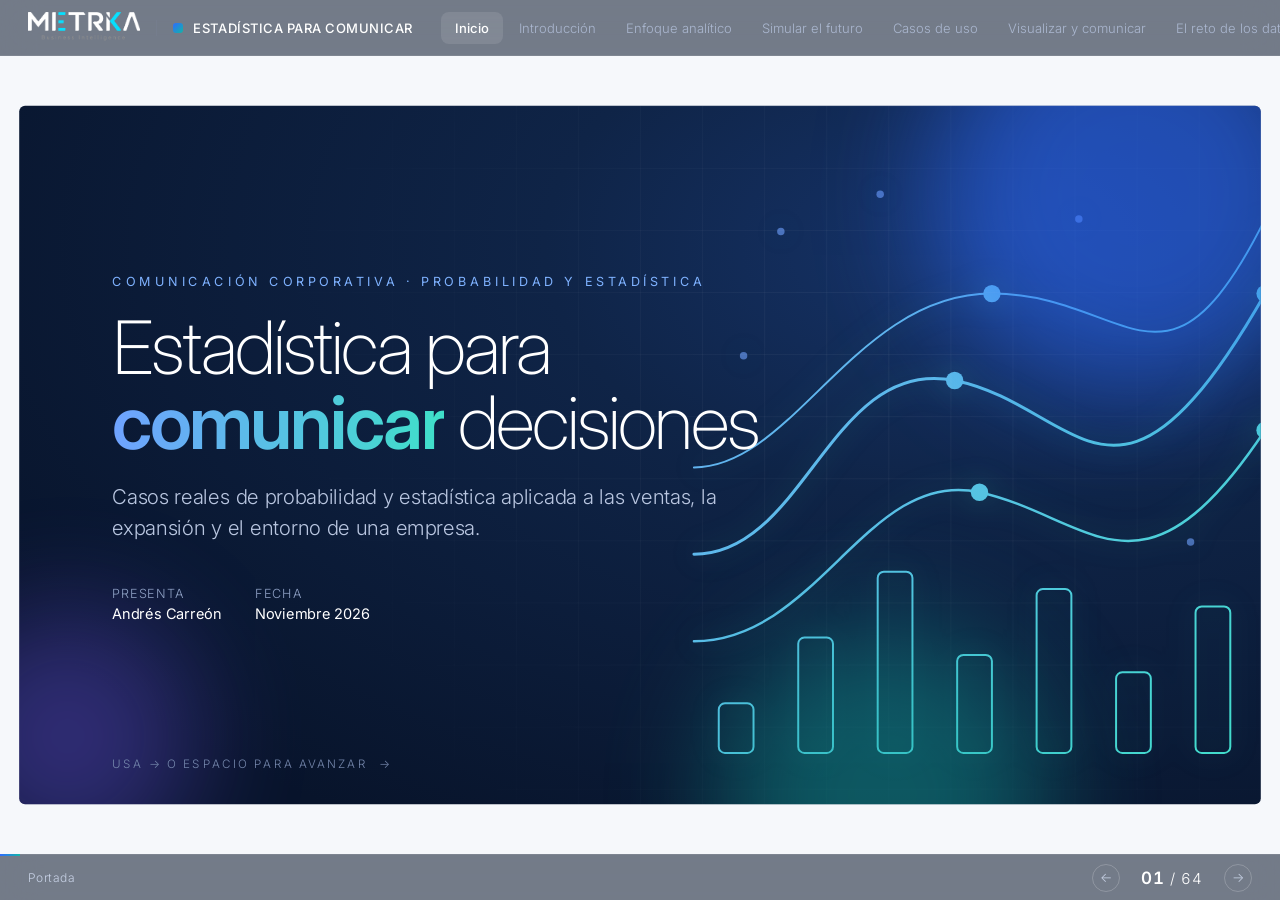
==== index.html @ eb9c6aa5 "feat: rediseño de la lámina 8 (4 enfoques con imagen y técnicas), portada con nombre y nuevo título " ====
<!DOCTYPE html>
<html lang="es">
<head>
<meta charset="utf-8">
<meta name="viewport" content="width=device-width,initial-scale=1">
<title>Estadística para comunicar decisiones · Probabilidad y estadística</title>
<meta name="description" content="Presentación ejecutiva: casos de uso de probabilidad y estadística aplicada a ventas, expansión, entorno socioeconómico, urbano y ambiental.">
<link rel="preconnect" href="https://fonts.googleapis.com">
<link href="https://fonts.googleapis.com/css2?family=Inter:wght@200;300;400;500;600&display=swap" rel="stylesheet">
<link rel="stylesheet" href="styles.css">
</head>
<body data-theme="dark">

<header class="topbar">
  <div class="brand"><img class="logo lg-d" src="assets/logo-metrika.png" alt="Metrika Business Intelligence"><img class="logo lg-w" src="assets/logo-metrika-w.png" alt="Metrika Business Intelligence"><span class="bt"><i></i>ESTADÍSTICA PARA COMUNICAR</span></div>
  <nav class="nav" id="nav"></nav>
  <button class="idx-btn" id="idxBtn">ÍNDICE · M</button>
</header>

<main id="stage">

<!-- ============ INICIO ============ -->
<section class="slide dark cover" data-sec="0" data-title="Portada" data-theme="dark">
  <div class="art" data-art="cover"></div><div class="grid-bg"></div><div class="orb a"></div><div class="orb b"></div><div class="orb c"></div>
  <div class="cover-in">
    <div class="eyebrow rv" style="--i:0">Comunicación Corporativa · Probabilidad y Estadística</div>
    <h1 class="rv" style="--i:1">Estadística para <b>comunicar</b> decisiones</h1>
    <p class="rv" style="--i:2">Casos reales de probabilidad y estadística aplicada a las ventas, la expansión y el entorno de una empresa.</p>
    <div class="meta rv" style="--i:3"><span>PRESENTA<b>Andrés Carreón</b></span><span>FECHA<b>Noviembre 2026</b></span></div>
  </div>
  <div class="hint">Usa → o espacio para avanzar <i>→</i></div>
</section>

<section class="slide content" data-sec="0" data-title="Agenda" data-theme="light">
  <div class="crumb rv" style="--i:0">Inicio</div>
  <h2 class="rv" style="--i:1">Ruta de la <em>sesión</em></h2>
  <p class="lead rv" style="--i:2">Sesenta minutos, siete bloques. Haz clic en uno para saltar a él.</p>
  <div class="body" style="top:190px"><div class="cards" style="grid-template-columns:repeat(4,1fr);grid-template-rows:1fr 1fr;gap:16px"><a class="card sm sa rv" style="--c:var(--blue);--i:3;cursor:pointer" data-go="s1" data-tip="Introducción|Las preguntas que toda empresa se hace y por qué te importan como comunicador."><div class="n">01</div><h3>Introducción</h3><p>Preguntas de negocio y tu papel como comunicador.</p><div class="q2">4 min</div></a><a class="card sm sa rv" style="--c:var(--teal);--i:4;cursor:pointer" data-go="s2" data-tip="Enfoque analítico|Por qué cuantificar y cómo un mismo objetivo tiene muchos caminos."><div class="n">02</div><h3>Enfoque analítico</h3><p>Un objetivo, muchos caminos.</p><div class="q2">8 min</div></a><a class="card sm sa rv" style="--c:var(--navy);--i:5;cursor:pointer" data-go="sx" data-tip="Simular el futuro|Entrenar, calibrar, evaluar y simular escenarios; el modelo se re-entrena."><div class="n">03</div><h3>Simular el futuro</h3><p>Detrás de los modelos predictivos.</p><div class="q2">10 min</div></a><a class="card sm sa rv" style="--c:var(--violet);--i:6;cursor:pointer" data-go="s3" data-tip="Casos de uso|Siete casos: ventas, expansión, entorno socioeconómico, urbano y ambiental."><div class="n">04</div><h3>Casos de uso</h3><p>De las ventas al entorno.</p><div class="q2">24 min</div></a><a class="card sm sa rv" style="--c:var(--amber);--i:7;cursor:pointer" data-go="s4" data-tip="Visualizar y comunicar|Elegir bien el gráfico y explicar los límites del análisis."><div class="n">05</div><h3>Visualizar y comunicar</h3><p>Claro, simple y honesto.</p><div class="q2">5 min</div></a><a class="card sm sa rv" style="--c:var(--coral);--i:8;cursor:pointer" data-go="s5" data-tip="El reto de los datos|No siempre existen los datos que necesitas, y hay que prepararlos."><div class="n">06</div><h3>El reto de los datos</h3><p>Conseguirlos y limpiarlos.</p><div class="q2">5 min</div></a><a class="card sm sa rv" style="--c:var(--green);--i:9;cursor:pointer" data-go="z1" data-tip="Cierre|Síntesis, proyectos relacionados y preguntas."><div class="n">07</div><h3>Cierre</h3><p>Síntesis y proyectos.</p><div class="q2">4 min</div></a></div></div>
</section>

<!-- ============ 1 INTRODUCCIÓN ============ -->
<section class="slide dark section" id="s1" data-sec="1" data-secname="Introducción" data-title="Introducción" data-theme="dark">
  <div class="grid-bg"></div><div class="art" data-art="qmark"></div><div class="orb a"></div><div class="orb c"></div><div class="big">01</div>
  <div class="cover-in"><div class="eyebrow rv" style="--i:0">Bloque 01</div><h1 class="rv" style="--i:1">Las preguntas<br>de toda <b>empresa</b></h1><p class="rv" style="--i:2">Antes de hablar de métodos, hablemos de lo que realmente quieren saber las organizaciones.</p><span class="time rv" style="--i:3">4 MIN</span></div>
</section>

<section class="slide content" data-sec="1" data-title="Preguntas críticas de negocio" data-theme="light">
  <div class="crumb rv" style="--i:0">Introducción · Preguntas</div>
  <h2 class="rv" style="--i:1">Seis preguntas que <em>toda empresa</em> se hace</h2>
  <p class="lead rv" style="--i:2">Cada una se puede responder con datos. Pasa el cursor para ver un ejemplo.</p>
  <div class="body" style="top:190px"><div class="s3x2">
    <div class="card sm sa rv" style="--c:var(--blue);--i:3" data-tip="Ejemplo|¿Qué producto, canal o cliente explica el crecimiento? ¿Qué promoción funciona?"><div class="n">01</div><h3>¿Cómo vender más?</h3><p>Entender qué compran, quién y por qué.</p><div class="q2">Ventas</div></div>
    <div class="card sm sa rv" style="--c:var(--violet);--i:4" data-tip="Ejemplo|¿Cuánto bajaría la demanda si subimos 5% el precio? ¿Y si lo hace la competencia?"><div class="n">02</div><h3>¿A qué precio?</h3><p>El precio que equilibra ingreso y demanda.</p><div class="q2">Precios óptimos</div></div>
    <div class="card sm sa rv" style="--c:var(--amber);--i:5" data-tip="Ejemplo|¿En qué colonia abrir la siguiente tienda sin competir contra nosotros mismos?"><div class="n">03</div><h3>¿Dónde abrir?</h3><p>Elegir ubicaciones con mayor potencial.</p><div class="q2">Expansión geográfica</div></div>
    <div class="card sm sa rv" style="--c:var(--coral);--i:6" data-tip="Ejemplo|¿Qué tan probable es que un cliente deje de pagar, que una máquina falle o que surja una crisis?"><div class="n">04</div><h3>¿Qué puede salir mal?</h3><p>Medir y reducir riesgos de toda naturaleza.</p><div class="q2">Riesgos</div></div>
    <div class="card sm sa rv" style="--c:var(--teal);--i:7" data-tip="Ejemplo|¿Cuántas unidades venderemos el próximo trimestre? ¿Con qué margen de error?"><div class="n">05</div><h3>¿Qué pasará?</h3><p>Predecir variables clave para planear.</p><div class="q2">Planeación estratégica</div></div>
    <div class="card sm sa rv" style="--c:var(--green);--i:8" data-tip="Ejemplo|¿Cuántos empleos genera? ¿Qué impuestos paga? ¿Qué huella ambiental deja?"><div class="n">06</div><h3>¿Qué impacto dejamos?</h3><p>Efectos sociales, económicos y ambientales.</p><div class="q2">Gobernanza y entorno</div></div>
  </div></div>
</section>

<section class="slide content" data-sec="1" data-title="Por qué importa en Comunicación Corporativa" data-theme="light">
  <div class="crumb rv" style="--i:0">Introducción · Tu perfil</div>
  <h2 class="rv" style="--i:1">Por qué importa a la <em>comunicación corporativa</em></h2>
  <p class="lead rv" style="--i:2">Comunicar bien es lograr coherencia entre lo que la organización es, hace, dice y cómo la perciben.</p>
  <div class="body" style="top:200px"><div class="two" style="grid-template-columns:1fr 560px">
    <div class="pts">
      <div class="rv" style="--i:3">Lo que se HACE se mide<small>Ventas, empleos, impuestos, residuos: son hechos cuantificables.</small></div>
      <div class="rv" style="--i:4">Lo que se DICE se verifica<small>Un mensaje creíble se apoya en cifras que cualquiera puede comprobar.</small></div>
      <div class="rv" style="--i:5">Lo PERCIBIDO se escucha<small>Encuestas y monitoreo de medios convierten opiniones en datos.</small></div>
    </div>
    <div class="hub cycle rv" style="--i:4">
      <div class="ring" style="--R:170px;animation-direction:normal"></div>
      <div class="core">Confianza</div>
      <div class="node" style="--a:-90deg;--R:170px;--c:var(--blue)" data-tip="Lo que ES|Identidad, valores y propósito de la organización.">Lo que ES</div>
      <div class="node" style="--a:0deg;--R:170px;--c:var(--teal)" data-tip="Lo que HACE|Operación, impactos y resultados: se miden con datos.">Lo que HACE</div>
      <div class="node" style="--a:90deg;--R:170px;--c:var(--violet)" data-tip="Lo que DICE|Mensajes comprensibles, coherentes y verificables.">Lo que DICE</div>
      <div class="node" style="--a:180deg;--R:170px;--c:var(--amber)" data-tip="Cómo la PERCIBEN|Reputación: se estudia con encuestas y análisis de medios.">Cómo la PERCIBEN</div>
    </div>
  </div></div>
</section>

<!-- ============ 2 ENFOQUE ============ -->
<section class="slide dark section" id="s2" data-sec="2" data-secname="Enfoque analítico" data-title="Enfoque analítico" data-theme="dark">
  <div class="grid-bg"></div><div class="art" data-art="tree"></div><div class="orb b"></div><div class="orb c"></div><div class="big">02</div>
  <div class="cover-in"><div class="eyebrow rv" style="--i:0">Bloque 02</div><h1 class="rv" style="--i:1">Un objetivo,<br>muchos <b>caminos</b></h1><p class="rv" style="--i:2">Por qué conviene cuantificar y cómo se elige el método adecuado.</p><span class="time rv" style="--i:3">8 MIN</span></div>
</section>

<section class="slide content" data-sec="2" data-title="Decidir con evidencia" data-theme="light">
  <div class="crumb rv" style="--i:0">Enfoque analítico · Evidencia</div>
  <h2 class="rv" style="--i:1">Cuando las cifras <em>sustentan</em> el mensaje</h2>
  <p class="lead rv" style="--i:2">Cuatro escenarios donde un resultado cuantitativo es indispensable.</p>
  <div class="body" style="top:190px"><div class="s4">
    <div class="card withph sa rv" style="--c:var(--coral);--i:3" data-tip="En una crisis|Información clara, oportuna, coherente y verificable: sin cifras, se pierde credibilidad."><div class="ph" style="background-image:url(assets/esc-crisis.jpg);background-position:center 40%"><small>Foto: EU2016 SK · CC0</small></div><div class="n">01</div><h3>En una crisis</h3><p>Reconocer el problema y explicar con datos qué se está haciendo.</p><div class="q2">Verificable</div></div>
    <div class="card withph sa rv" style="--c:var(--green);--i:4" data-tip="Sostenibilidad|Un reporte ambiental o social sin cifras es solo una declaración de intenciones."><div class="ph" style="background-image:url(assets/esc-impacto.jpg);background-position:center"><small>Foto: Leon Brooks · dominio público</small></div><div class="n">02</div><h3>Al reportar impacto</h3><p>Empleo, impuestos y huella ambiental respaldan la reputación.</p><div class="q2">Rendición de cuentas</div></div>
    <div class="card withph sa rv" style="--c:var(--violet);--i:5" data-tip="Negociar|Autoridades y comunidades piden evidencia del beneficio y del costo de una operación."><div class="ph" style="background-image:url(assets/esc-autoridades.jpg);background-position:center 35%"><small>Foto: Marvin Nauman / FEMA · dominio público</small></div><div class="n">03</div><h3>Ante autoridades</h3><p>Justificar permisos, inversiones o expansión con evidencia.</p><div class="q2">Legitimidad</div></div>
    <div class="card withph sa rv" style="--c:var(--blue);--i:6" data-tip="Planear|Pronósticos con intervalo de confianza permiten planear sin falsa certeza."><div class="ph" style="background-image:url(assets/esc-planear.jpg);background-position:center"><small>Foto: Rick González · CC BY 2.0</small></div><div class="n">04</div><h3>Al planear</h3><p>Anticipar ventas o riesgos y comunicarlos con su margen de error.</p><div class="q2">Estrategia</div></div>
  </div></div>
</section>

<section class="slide content" data-sec="2" data-title="Un objetivo, muchos caminos" data-theme="light">
  <div class="crumb rv" style="--i:0">Enfoque analítico · Caminos</div>
  <h2 class="rv" style="--i:1">Cuatro enfoques para <em>incrementar las ventas</em></h2>
  <p class="lead rv" style="--i:2">Cada enfoque tiene sub-objetivos y técnicas. Clic en una técnica con ↗ para ver un caso.</p>
  <div class="body" style="top:176px;bottom:40px"><div class="enfs"><div class="enf sa rv" style="--c:var(--amber);--t:#FFF6E3;--i:3"><div class="eim"><svg viewBox="0 0 270 104" preserveAspectRatio="xMidYMid slice"><g stroke="#E4D3B0" stroke-width="1.5" fill="none"><path d="M0 30H270M0 66H270M50 0V104M120 0V104M200 0V104"/></g><g><rect x="8" y="8" width="38" height="18" rx="4" fill="#F5A524" opacity=".25"/><rect x="54" y="36" width="60" height="26" rx="4" fill="#F5A524" opacity=".55"/><rect x="124" y="8" width="70" height="18" rx="4" fill="#F5A524" opacity=".18"/><rect x="204" y="36" width="56" height="26" rx="4" fill="#F5A524" opacity=".35"/><rect x="124" y="70" width="70" height="28" rx="4" fill="#F5A524" opacity=".12" stroke="#F5A524" stroke-dasharray="4 3"/><rect x="8" y="70" width="38" height="28" rx="4" fill="#F5A524" opacity=".3"/></g><circle cx="84" cy="49" r="30" fill="none" stroke="#B97800" stroke-dasharray="4 3"/><path d="M84 58C74 44 70 40 70 34a14 14 0 0128 0c0 6-4 10-14 24z" fill="#E8920C" stroke="#fff" stroke-width="2"/><circle cx="84" cy="34" r="5" fill="#fff"/><path d="M160 84l8-8 8 8" stroke="#B97800" fill="none" stroke-width="1.6" opacity=".6"/><text x="150" y="98" font-size="9" fill="#8A6A2A">zona no atendida</text></svg></div><div class="eh"><b>A</b><h4>Expansión geográfica</h4></div><ul><li>Seleccionar un punto de venta con alto dinamismo económico.</li><li>Seleccionar un punto en un mercado o zona aún no atendida.</li></ul><div class="elb">TÉCNICAS PARA RESPONDERLO</div><div class="etc"><span class="tch" data-go="k7" data-tip="Geoestadística|Analiza datos con ubicación: distancias, cobertura y patrones en el territorio.">Geoestadística</span><span class="tch" data-go="k6" data-tip="Econometría espacial|Modelos que incorporan la vecindad: lo que pasa en un lugar influye en los cercanos.">Econometría espacial</span><span class="tch" data-go="k3" data-tip="Dinamismo económico y competencia|Mide la actividad económica y la competencia por zona.">Dinamismo económico y competencia</span><span class="tch" data-tip="Zonas de influencia (isócronas)|Áreas alcanzables en cierto tiempo de traslado desde un punto.">Zonas de influencia (isócronas)</span></div></div><div class="enf sa rv" style="--c:var(--violet);--t:#F1EDFF;--i:4"><div class="eim"><svg viewBox="0 0 270 104" preserveAspectRatio="xMidYMid slice"><g stroke="#C9C0F5" stroke-width="1.5" fill="none"><path d="M30 12V90H250"/></g><path d="M36 20C80 28 120 58 160 70S230 84 246 86" fill="none" stroke="#7C5CFF" stroke-width="3" stroke-linecap="round"/><path d="M36 20C80 28 120 58 160 70S230 84 246 86V90H36Z" fill="#7C5CFF" opacity=".1"/><g stroke="#7C5CFF" stroke-dasharray="3 3" stroke-width="1.4"><path d="M112 51V90M30 51H112"/></g><circle cx="112" cy="51" r="6" fill="#7C5CFF" stroke="#fff" stroke-width="2"/><g transform="translate(176 16)"><path d="M0 8L8 0H40a4 4 0 014 4V26a4 4 0 01-4 4H8z" fill="#fff" stroke="#7C5CFF" stroke-width="2"/><circle cx="9" cy="15" r="2.4" fill="#7C5CFF"/><text x="16" y="19" font-size="11" font-weight="600" fill="#4B33C9">$ óptimo</text></g><text x="244" y="100" text-anchor="end" font-size="9" fill="#6B5FB5">cantidad</text><text x="34" y="10" font-size="9" fill="#6B5FB5">precio</text></svg></div><div class="eh"><b>B</b><h4>Precios y productos óptimos</h4></div><ul><li>Estrategias específicas para los distintos segmentos del mercado (teoría de la utilidad y de la elección del consumidor).</li><li>Precios competitivos que maximizan el valor de la empresa (elasticidad precio de la demanda).</li></ul><div class="elb">TÉCNICAS PARA RESPONDERLO</div><div class="etc"><span class="tch" data-go="b0" data-tip="Elección discreta (logit)|Probabilidad de elegir según precio y atributos.">Elección discreta (logit)</span><span class="tch" data-go="k1" data-tip="Análisis conjunto|Estima cuánto valora el cliente cada atributo.">Análisis conjunto</span><span class="tch" data-tip="Segmentación|Agrupa clientes con preferencias parecidas.">Segmentación</span><span class="tch" data-tip="Elasticidad precio (modelos lineales)|Cuánto cae la demanda si sube el precio.">Elasticidad precio (modelos lineales)</span></div></div><div class="enf sa rv" style="--c:var(--coral);--t:#FFEEEB;--i:5"><div class="eim"><svg viewBox="0 0 270 104" preserveAspectRatio="xMidYMid slice"><circle cx="100" cy="52" r="40" fill="#F26B5B" opacity=".2" stroke="#F26B5B"/><circle cx="168" cy="52" r="40" fill="#2F6BFF" opacity=".16" stroke="#2F6BFF"/><g><rect x="90" y="42" width="20" height="20" rx="4" fill="#F26B5B"/><path d="M88 44l12-9 12 9z" fill="#C94838"/><rect x="158" y="42" width="20" height="20" rx="4" fill="#2F6BFF"/><path d="M156 44l12-9 12 9z" fill="#1E4FCC"/></g><path d="M118 74h32" stroke="#667085" stroke-width="2" marker-start="url(#ar)" marker-end="url(#ar)"/><defs><marker id="ar" viewBox="0 0 6 6" refX="3" refY="3" markerWidth="5" markerHeight="5" orient="auto-start-reverse"><path d="M0 0L6 3L0 6z" fill="#667085"/></marker></defs><text x="134" y="88" text-anchor="middle" font-size="9" fill="#667085">precio vs precio</text><g fill="#F26B5B" opacity=".55"><circle cx="232" cy="22" r="4"/><circle cx="246" cy="30" r="4"/><circle cx="236" cy="38" r="4"/><circle cx="250" cy="46" r="4"/><circle cx="238" cy="54" r="4"/></g><text x="232" y="74" text-anchor="middle" font-size="9" fill="#C94838">saturación</text></svg></div><div class="eh"><b>C</b><h4>Análisis de la competencia</h4></div><ul><li>Estrategias dinámicas de precios (elasticidad cruzada de la demanda).</li><li>(Re)diseño de productos, nuevos puntos de venta o reubicación según la saturación y concentración espacial del mercado.</li></ul><div class="elb">TÉCNICAS PARA RESPONDERLO</div><div class="etc"><span class="tch" data-tip="Elasticidad cruzada|Cómo cambia mi demanda cuando cambia el precio del competidor.">Elasticidad cruzada</span><span class="tch" data-tip="Teoría de juegos|Modela decisiones que dependen de lo que haga el rival.">Teoría de juegos</span><span class="tch" data-go="k3" data-tip="Índices de concentración y saturación|Miden qué tan concentrado o saturado está un mercado en el espacio.">Índices de concentración y saturación</span><span class="tch" data-tip="Simulación de escenarios|Compara escenarios hipotéticos antes de actuar.">Simulación de escenarios</span></div></div><div class="enf sa rv" style="--c:var(--blue);--t:#EAF0FF;--i:6"><div class="eim"><svg viewBox="0 0 270 104" preserveAspectRatio="xMidYMid slice"><g stroke="#C5D3F5" stroke-width="1.5" fill="none"><path d="M24 12V90H170"/></g><path d="M28 70C46 54 56 62 72 46S96 56 110 40" fill="none" stroke="#2F6BFF" stroke-width="3" stroke-linecap="round"/><path d="M110 40C124 30 136 38 160 24" fill="none" stroke="#12B5A6" stroke-width="3" stroke-dasharray="5 4" stroke-linecap="round"/><path d="M110 40L160 14V40L110 40Z" fill="#12B5A6" opacity=".18"/><line x1="110" y1="12" x2="110" y2="90" stroke="#B7C2D6" stroke-dasharray="3 3"/><g transform="translate(186 36)"><rect x="0" y="34" width="26" height="22" rx="3" fill="#2F6BFF"/><rect x="30" y="34" width="26" height="22" rx="3" fill="#2F6BFF" opacity=".8"/><rect x="0" y="10" width="26" height="22" rx="3" fill="#2F6BFF" opacity=".55"/><rect x="30" y="10" width="26" height="22" rx="3" fill="#2F6BFF" opacity=".3" stroke="#2F6BFF" stroke-dasharray="3 2"/></g><text x="214" y="30" text-anchor="middle" font-size="9" fill="#1E4FCC">inventario justo</text><text x="110" y="100" text-anchor="middle" font-size="9" fill="#5877C9">hoy · pronóstico</text></svg></div><div class="eh"><b>D</b><h4>Predicción de la demanda</h4></div><ul><li>Minimizar inventarios.</li><li>Aprovechar coyunturas económicas.</li></ul><div class="elb">TÉCNICAS PARA RESPONDERLO</div><div class="etc"><span class="tch" data-tip="Series de tiempo|Proyectan tendencia y estacionalidad.">Series de tiempo</span><span class="tch" data-go="k2" data-tip="Predicción por similitud|Estima ventas de una tienda nueva por parecido con otras.">Predicción por similitud</span><span class="tch" data-tip="Modelos con indicadores económicos|Incorporan variables del entorno (empleo, consumo, tipo de cambio).">Modelos con indicadores económicos</span><span class="tch" data-tip="Modelos de clasificación|Predicen si un cliente comprará o no.">Modelos de clasificación</span></div></div></div></div>
</section>

<section class="slide content" data-sec="2" data-title="Caja de herramientas" data-theme="light">
  <div class="crumb rv" style="--i:0">Enfoque analítico · Herramientas</div>
  <h2 class="rv" style="--i:1">Un método para <em>cada pregunta</em></h2>
  <p class="lead rv" style="--i:2">Cada método responde a un tipo de pregunta. Clic para ir al caso donde se usa.</p>
  <div class="body" style="top:190px"><div class="cards" style="grid-template-columns:repeat(4,1fr);grid-template-rows:1fr 1fr;gap:16px">
    <div class="card sm sa rv" style="--c:var(--blue);--i:3;cursor:pointer" data-go="k2" data-tip="Series de tiempo|Observaciones ordenadas en el tiempo: tendencia, estacionalidad, pronóstico."><div class="n">01</div><h3>Series de tiempo</h3><p>¿Qué pasará mañana?</p></div>
    <div class="card sm sa rv" style="--c:var(--teal);--i:4;cursor:pointer" data-go="k3" data-tip="Modelos lineales y Machine Learning|Relacionan una variable con sus causas (regresión, ANOVA) y, con aprendizaje automático, predicen patrones más complejos."><div class="n">02</div><h3>Modelos predictivos</h3><p>¿Qué factores influyen?</p></div>
    <div class="card sm sa rv" style="--c:var(--violet);--i:5;cursor:pointer" data-go="b0" data-tip="Clasificación y logit|Estiman la probabilidad de un resultado: elegir, pagar, fallar."><div class="n">03</div><h3>Clasificación</h3><p>¿Qué tan probable es?</p></div>
    <div class="card sm sa rv" style="--c:var(--amber);--i:6;cursor:pointer" data-go="k1" data-tip="Segmentación|Agrupa clientes o zonas parecidas (clustering, clases latentes)."><div class="n">04</div><h3>Segmentación</h3><p>¿Qué grupos existen?</p></div>
    <div class="card sm sa rv" style="--c:var(--green);--i:7;cursor:pointer" data-go="k7" data-tip="Geoestadística|Analiza datos con ubicación: distancias, cobertura, zonas."><div class="n">05</div><h3>Geoespacial</h3><p>¿Dónde ocurre?</p></div>
    <div class="card sm sa rv" style="--c:var(--coral);--i:8;cursor:pointer" data-go="k5" data-tip="Texto y lenguaje natural|Convierte noticias y opiniones en datos: tema y tono."><div class="n">06</div><h3>Texto y lenguaje</h3><p>¿Qué se dice?</p></div>
    <div class="card sm sa rv" style="--c:var(--navy);--i:9;cursor:pointer" data-go="k6" data-tip="Optimización|Busca la mejor decisión bajo restricciones: inventarios, rutas, ubicación."><div class="n">07</div><h3>Optimización</h3><p>¿Cuál es la mejor opción?</p></div>
    <div class="card sm sa rv" style="--c:var(--blue);--i:10;cursor:pointer" data-go="e4" data-tip="Simulación de escenarios|Esperanza matemática: valor esperado ponderado por probabilidades."><div class="n">08</div><h3>Escenarios</h3><p>¿Y si…?</p></div>
  </div></div>
</section>

<section class="slide content" id="e4" data-sec="2" data-title="Niveles de incertidumbre" data-theme="light">
  <div class="crumb rv" style="--i:0">Enfoque analítico · Incertidumbre</div>
  <h2 class="rv" style="--i:1">Del dato al futuro: <em>cuánta incertidumbre</em> hay</h2>
  <p class="lead rv" style="--i:2">Un mismo ejemplo en los cinco niveles: <b style="font-weight:500;color:var(--ink)">¿cuánto venderá nuestra tienda el próximo mes?</b> Mientras menos claro el futuro, más honesta debe ser la respuesta.</p>
  <div class="body" style="top:210px"><div class="stairs rv" style="--i:3"><div class="stp sa" style="--c:var(--blue);height:52%" data-tip="Nivel 1|Futuro con suficiente claridad: modelo determinista, estimación puntual. «Venderá $790,000»."><small>NIVEL 1</small><h4>Claridad suficiente</h4><p>Un solo número</p><svg viewBox="0 0 200 90" class="mini" fill="none" stroke="#fff" stroke-linecap="round"><line x1="14" y1="64" x2="186" y2="64" stroke-opacity=".5"/><circle cx="100" cy="64" r="8" fill="#fff" stroke="none"/><text x="100" y="42" fill="#fff" stroke="none" font-size="15" text-anchor="middle" font-weight="500">$790 mil</text></svg></div><div class="stp sa" style="--c:var(--teal);height:62%" data-tip="Nivel 2|Modelo estocástico: la estimación viene con un rango (95%). «Entre $730,000 y $850,000»."><small>NIVEL 2</small><h4>Futuros probables</h4><p>Un intervalo de confianza</p><svg viewBox="0 0 200 90" class="mini" fill="none" stroke="#fff" stroke-linecap="round"><line x1="14" y1="64" x2="186" y2="64" stroke-opacity=".5"/><rect x="58" y="56" width="84" height="16" rx="8" fill="#fff" fill-opacity=".35" stroke="none"/><line x1="58" y1="52" x2="58" y2="76" stroke-width="2.5"/><line x1="142" y1="52" x2="142" y2="76" stroke-width="2.5"/><circle cx="100" cy="64" r="6" fill="#fff" stroke="none"/><text x="100" y="40" fill="#fff" stroke="none" font-size="13" text-anchor="middle" font-weight="500">$730 – 850 mil</text></svg></div><div class="stp sa" style="--c:var(--violet);height:72%" data-tip="Nivel 3|Varios resultados ordenados por su probabilidad de ocurrencia."><small>NIVEL 3</small><h4>Con «rankings»</h4><p>Probabilidades ordenadas</p><svg viewBox="0 0 200 90" class="mini" fill="none" stroke="#fff" stroke-linecap="round"><line x1="14" y1="78" x2="186" y2="78" stroke-opacity=".5"/><rect x="34" y="28" width="34" height="50" rx="4" fill="#fff" stroke="none"/><rect x="83" y="48" width="34" height="30" rx="4" fill="#fff" fill-opacity=".7" stroke="none"/><rect x="132" y="60" width="34" height="18" rx="4" fill="#fff" fill-opacity=".45" stroke="none"/><g fill="#fff" stroke="none" font-size="11" text-anchor="middle" font-weight="500"><text x="51" y="22">50%</text><text x="100" y="42">30%</text><text x="149" y="54">20%</text></g><g fill="#fff" stroke="none" font-size="9.5" text-anchor="middle" fill-opacity=".9"><text x="51" y="89">$790</text><text x="100" y="89">$520</text><text x="149" y="89">$840</text></g></svg></div><div class="stp sa" style="--c:var(--amber);height:84%" data-tip="Nivel 4|Se construyen escenarios según supuestos. Cada uno es un valor esperado E[X] = Σ x·P(x). Ej.: con ventas de $1,000,000 (P=0.1), $600,000 (0.5) y $300,000 (0.4), E[X] = $520,000 (pesimista)."><small>NIVEL 4</small><h4>Futuros plausibles</h4><p>Escenarios</p><svg viewBox="0 0 200 90" class="mini" fill="none" stroke="#fff" stroke-linecap="round"><circle cx="14" cy="52" r="5" fill="#fff" stroke="none"/><path d="M14 52C50 48 80 34 112 18" stroke-width="2.6"/><path d="M14 52C50 51 80 47 112 45" stroke-width="2.6" stroke-opacity=".75"/><path d="M14 52C50 56 80 68 112 74" stroke-width="2.6" stroke-opacity=".5"/><g fill="#fff" stroke="none" font-size="10"><text x="118" y="16" font-weight="500">Optimista</text><text x="118" y="27" fill-opacity=".85">$840 mil</text><text x="118" y="44" font-weight="500">Status quo</text><text x="118" y="55" fill-opacity=".85">$790 mil</text><text x="118" y="72" font-weight="500">Pesimista</text><text x="118" y="83" fill-opacity=".85">$520 mil</text></g></svg></div><div class="stp sa" style="--c:var(--coral);height:96%" data-tip="Nivel 5|No se conocen ni los resultados posibles ni sus probabilidades (ej.: un cambio regulatorio o una crisis): se explora, no se predice."><small>NIVEL 5</small><h4>Incertidumbre total</h4><p>Explorar y aprender</p><svg viewBox="0 0 200 90" class="mini" fill="none" stroke="#fff" stroke-linecap="round"><circle cx="30" cy="48" r="3" fill="#fff" fill-opacity="0.30" stroke="none"/><circle cx="54" cy="30" r="3" fill="#fff" fill-opacity="0.30" stroke="none"/><circle cx="62" cy="66" r="3" fill="#fff" fill-opacity="0.50" stroke="none"/><circle cx="80" cy="20" r="3" fill="#fff" fill-opacity="0.30" stroke="none"/><circle cx="86" cy="54" r="3" fill="#fff" fill-opacity="0.70" stroke="none"/><circle cx="100" cy="74" r="3" fill="#fff" fill-opacity="0.30" stroke="none"/><circle cx="112" cy="32" r="3" fill="#fff" fill-opacity="0.70" stroke="none"/><circle cx="120" cy="60" r="3" fill="#fff" fill-opacity="0.30" stroke="none"/><circle cx="134" cy="18" r="3" fill="#fff" fill-opacity="0.50" stroke="none"/><circle cx="142" cy="48" r="3" fill="#fff" fill-opacity="0.40" stroke="none"/><circle cx="150" cy="76" r="3" fill="#fff" fill-opacity="0.30" stroke="none"/><circle cx="166" cy="34" r="3" fill="#fff" fill-opacity="0.70" stroke="none"/><circle cx="172" cy="60" r="3" fill="#fff" fill-opacity="0.30" stroke="none"/><circle cx="40" cy="60" r="3" fill="#fff" fill-opacity="0.30" stroke="none"/><circle cx="96" cy="44" r="3" fill="#fff" fill-opacity="0.70" stroke="none"/><circle cx="24" cy="24" r="3" fill="#fff" fill-opacity="0.40" stroke="none"/><circle cx="70" cy="78" r="3" fill="#fff" fill-opacity="0.30" stroke="none"/><circle cx="180" cy="20" r="3" fill="#fff" fill-opacity="0.30" stroke="none"/><circle cx="184" cy="78" r="3" fill="#fff" fill-opacity="0.50" stroke="none"/><text x="100" y="64" fill="#fff" stroke="none" font-size="56" text-anchor="middle" font-weight="200">?</text></svg></div></div></div>
</section>

<!-- ============ 3 SIMULAR EL FUTURO ============ -->
<section class="slide dark section" id="sx" data-sec="3" data-secname="Simular el futuro" data-title="Simular el futuro" data-theme="dark">
  <div class="grid-bg"></div><div class="art" data-art="sim"></div><div class="orb a"></div><div class="orb b"></div><div class="big">03</div>
  <div class="cover-in"><div class="eyebrow rv" style="--i:0">Bloque 03</div><h1 class="rv" style="--i:1">Detrás del modelo:<br>simular el <b>futuro</b></h1><p class="rv" style="--i:2">Un modelo predictivo no es un fin: es una máquina para probar escenarios antes de decidir.</p><span class="time rv" style="--i:3">10 MIN</span></div>
</section>

<section class="slide content" id="m1" data-sec="3" data-title="El objetivo final: simular" data-theme="light">
  <div class="crumb rv" style="--i:0">Simular el futuro · El objetivo</div>
  <h2 class="rv" style="--i:1">El objetivo final es <em>simular</em></h2>
  <p class="lead rv" style="--i:2">Se entrena una vez con datos históricos. Después, cada lectura actual produce una predicción instantánea.</p>
  <div class="body" style="top:196px"><div class="mflow">
    <div class="mband rv" style="--i:3;--c:var(--blue)">
      <div class="bl"><b>UNA VEZ</b><span>Diseñar el modelo</span></div>
      <div class="chevs" style="height:92px">
        <div class="chev sa" style="--c:var(--navy)" data-tip="Datos históricos|Lo que ya ocurrió: ventas, precios, clima, competencia."><small>1</small><h4>Datos históricos</h4></div>
        <div class="chev sa" style="--c:var(--blue)" data-tip="Entrenar y calibrar|El modelo aprende la relación entre variables y se ajusta."><small>2</small><h4>Entrenar y calibrar</h4></div>
        <div class="chev sa" style="--c:var(--teal)" data-tip="Modelo listo|Una fórmula con parámetros ya estimados."><small>3</small><h4>Modelo listo</h4></div>
      </div>
    </div>
    <div class="mband rv" style="--i:5;--c:var(--amber)">
      <div class="bl"><b>CUANTAS VECES QUIERAS</b><span>Usar el modelo</span></div>
      <div class="chevs" style="height:92px">
        <div class="chev sa" style="--c:var(--violet)" data-tip="Lecturas actuales|Los valores de hoy de las variables independientes."><small>A</small><h4>Lecturas actuales</h4></div>
        <div class="chev sa" style="--c:var(--amber)" data-tip="Valores hipotéticos|«¿Y si el precio sube 10%?»: se prueban escenarios."><small>B</small><h4>O valores hipotéticos</h4></div>
        <div class="chev sa" style="--c:var(--coral)" data-tip="Predicción instantánea|El resultado aparece en milisegundos, con su margen de error."><small>C</small><h4>Predicción al instante</h4></div>
      </div>
    </div>
    <div class="mrow">
      <div class="pts rv" style="--i:7"><div>Modelar = <b style="font-weight:500">poder preguntar «¿y si…?»</b><small>sin arriesgar dinero, clientes ni reputación.</small></div></div>
      <figure class="pic rv" style="--i:8" data-ph="s1"></figure>
    </div>
  </div></div>
</section>

<section class="slide content" id="m2" data-sec="3" data-title="Anatomía de un modelo predictivo" data-theme="light">
  <div class="crumb rv" style="--i:0">Simular el futuro · Anatomía</div>
  <h2 class="rv" style="--i:1">Anatomía de un <em>modelo predictivo</em></h2>
  <p class="lead rv" style="--i:2">Un modelo lineal simple: pasa el cursor sobre cada pieza de la fórmula.</p>
  <div class="body" style="top:190px">
    <div class="fmbox rv" style="--i:3">
      <div class="fm">
        <span class="v y" data-g="y" data-tip="Variable dependiente (Y)|Lo que queremos predecir. Depende de lo demás.">Ventas</span><span class="op">=</span>
        <span class="v b" data-g="b" data-tip="Intercepto (β₀)|Valor base cuando todas las variables valen cero.">β<sub>0</sub></span><span class="op">+</span>
        <span class="v b" data-g="b" data-tip="Coeficiente β₁|Cuánto cambia Y por cada unidad que sube el precio.">β<sub>1</sub></span><span class="op">·</span><span class="v x" data-g="x" data-tip="Variable independiente X₁|Lo que se conoce o se decide: el precio.">Precio</span><span class="op">+</span>
        <span class="v b" data-g="b" data-tip="Coeficiente β₂|Cuánto cambia Y por cada unidad de publicidad.">β<sub>2</sub></span><span class="op">·</span><span class="v x" data-g="x" data-tip="Variable independiente X₂|La inversión en publicidad.">Publicidad</span><span class="op">+</span>
        <span class="v b" data-g="b" data-tip="Coeficiente β₃|Cuánto cambia Y por cada competidor cercano.">β<sub>3</sub></span><span class="op">·</span><span class="v x" data-g="x" data-tip="Variable independiente X₃|Número de competidores en la zona.">Competidores</span><span class="op">+</span>
        <span class="v e" data-g="e" data-tip="Error (ε)|Lo que el modelo no explica: azar, factores no medidos.">ε</span>
      </div>
      <div class="fm2">Con parámetros ya estimados: <b>Ventas = 120 − 4.5·Precio + 2.1·Publicidad − 3.2·Competidores</b></div>
    </div>
    <div class="roles">
      <div class="role sa rv" style="--c:var(--blue);--i:4" data-g="y"><b>Variable dependiente</b><span>Y · lo que se predice</span><i>Ventas</i></div>
      <div class="role sa rv" style="--c:#0c8f82;--i:5" data-g="x"><b>Variables independientes</b><span>X · lo que se conoce o se decide</span><i>Precio, publicidad, competidores</i></div>
      <div class="role sa rv" style="--c:#b97800;--i:6" data-g="b"><b>Parámetros (coeficientes)</b><span>β · los aprende el modelo con datos</span><i>120 · −4.5 · 2.1 · −3.2</i></div>
      <div class="role sa rv" style="--c:var(--coral);--i:7" data-g="e"><b>Error</b><span>ε · lo que el modelo no explica</span><i>Se mide para saber cuánto confiar</i></div>
    </div>
    <div class="strip rv" style="--i:8;position:relative;left:0;right:0;bottom:0;margin-top:14px"><b>LECTURA</b><span>β₁ = −4.5: si el precio sube $1 y todo lo demás se mantiene igual, se esperan 4.5 unidades menos de venta.</span></div>
  </div>
</section>

<section class="slide content" id="m3" data-sec="3" data-title="Entrenar, calibrar, evaluar" data-theme="light">
  <div class="crumb rv" style="--i:0">Simular el futuro · Cómo nace un modelo</div>
  <h2 class="rv" style="--i:1">Entrenar, calibrar y <em>evaluar</em></h2>
  <p class="lead rv" style="--i:2">Tres etapas, cada una con sus propios datos. Nunca se evalúa con lo que ya se vio.</p>
  <div class="body" style="top:196px">
    <div class="chevs rv" style="--i:3;height:120px">
      <div class="chev sa" style="--c:var(--blue)" data-tip="Entrenar|El algoritmo busca los parámetros β que mejor reproducen los datos históricos."><small>PASO 1</small><h4>Entrenar</h4></div>
      <div class="chev sa" style="--c:var(--violet)" data-tip="Calibrar|Se ajusta la complejidad del modelo y se comparan alternativas con datos de validación."><small>PASO 2</small><h4>Calibrar</h4></div>
      <div class="chev sa" style="--c:var(--teal)" data-tip="Evaluar|Se mide el error con datos que el modelo nunca vio."><small>PASO 3</small><h4>Evaluar</h4></div>
    </div>
    <div class="chev-notes rv" style="--i:4;margin-top:14px"><div>El modelo «aprende» sus parámetros comparando sus estimaciones contra lo ocurrido.</div><div>Se elige la complejidad adecuada: ni muy simple ni demasiado rebuscado.</div><div>Una nota final honesta: RMSE, error absoluto medio, R².</div></div>
    <div class="splitbar rv" style="--i:5">
      <div class="lbl">LOS DATOS HISTÓRICOS SE REPARTEN</div>
      <div class="sb"><div class="sg" style="--c:var(--blue);--w:70%" data-tip="Entrenamiento (70%)|Con estos datos el modelo estima sus parámetros."><span>Entrenamiento · 70%</span></div><div class="sg" style="--c:var(--violet);--w:15%" data-tip="Validación (15%)|Para calibrar y comparar modelos."><span>Valid. 15%</span></div><div class="sg" style="--c:var(--teal);--w:15%" data-tip="Prueba (15%)|Se usa una sola vez al final para evaluar."><span>Prueba 15%</span></div></div>
      <div class="metrics"><span data-tip="RMSE|Raíz del error cuadrático medio: el error típico, en las unidades de Y.">RMSE</span><span data-tip="MAE|Error absoluto medio: cuánto se equivoca en promedio.">MAE</span><span data-tip="R²|Proporción de la variación de Y que el modelo explica (0 a 1).">R²</span><span data-tip="Validación cruzada|Repetir el reparto varias veces para no depender de la suerte.">Validación cruzada</span></div>
    </div>
    <figure class="pic wide rv" style="--i:6" data-ph="s2"></figure>
  </div>
</section>

<section class="slide content" id="m4" data-sec="3" data-title="Sub-ajuste, robusto o sobre-ajuste" data-theme="light">
  <div class="crumb rv" style="--i:0">Simular el futuro · Calibrar</div>
  <h2 class="rv" style="--i:1">Ni muy simple, ni <em>demasiado rebuscado</em></h2>
  <p class="lead rv" style="--i:2">Sube la complejidad del modelo y compara el error con datos de entrenamiento y de prueba.</p>
  <div class="body" style="top:190px"><div class="demo rv" style="--i:3;grid-template-columns:1.35fr 1fr;gap:26px">
    <div class="panel" style="padding:14px 16px"><svg id="polySvg" viewBox="0 0 560 330" style="width:100%;height:300px"></svg>
      <div class="row2" style="margin:6px 0 0"><label style="min-width:130px">Complejidad (grado)</label><input type="range" id="degS" min="1" max="9" step="1" value="2"><b id="degV" style="font-weight:500;min-width:20px">2</b></div></div>
    <div class="panel"><div class="lbl">DIAGNÓSTICO</div>
      <div id="polyTag" class="ptag"></div>
      <div class="pbar" style="--c:var(--blue)"><span>Error entren.</span><div class="t"><div class="f" id="eTr"></div></div><b id="eTrV"></b></div>
      <div class="pbar" style="--c:var(--coral)"><span>Error prueba</span><div class="t"><div class="f" id="eTe"></div></div><b id="eTeV"></b></div>
      <p id="polyTxt" style="font-size:13.5px;line-height:1.5;color:var(--mute);margin-top:12px"></p>
      <div style="display:flex;gap:14px;font-size:12px;color:var(--mute);margin-top:10px"><span><i class="lg" style="background:var(--blue)"></i>Entrenamiento</span><span><i class="lg o"></i>Prueba (no vistos)</span></div>
    </div>
  </div></div>
</section>

<section class="slide content" id="m5" data-sec="3" data-title="Simulador de escenarios" data-theme="light">
  <div class="crumb rv" style="--i:0">Simular el futuro · Escenarios</div>
  <h2 class="rv" style="--i:1">Simulador de <em>escenarios</em>: ¿y si…?</h2>
  <div class="fm sm rv" style="--i:2"><span class="v y">Ventas</span><span class="op">=</span><span class="v b">120</span><span class="op">−</span><span class="v b">4.5</span><span class="op">·</span><span class="v x">Precio</span><span class="op">+</span><span class="v b">2.1</span><span class="op">·</span><span class="v x">Publicidad</span><span class="op">−</span><span class="v b">3.2</span><span class="op">·</span><span class="v x">Competidores</span><small>Mueve los valores hipotéticos: la predicción es instantánea.</small></div>
  <div class="body" style="top:196px"><div class="demo rv" style="--i:3;grid-template-columns:1fr 1.1fr;gap:24px">
    <div class="panel">
      <div class="lbl">VARIABLES INDEPENDIENTES (HIPOTÉTICAS)</div>
      <div class="row2"><label>Precio ($)</label><input type="range" id="xP" min="5" max="20" step="0.5" value="10"><b id="xPv" class="xv">10</b></div>
      <div class="row2"><label>Publicidad</label><input type="range" id="xA" min="0" max="50" step="1" value="20"><b id="xAv" class="xv">20</b></div>
      <div class="row2"><label>Competidores</label><input type="range" id="xC" min="0" max="10" step="1" value="4"><b id="xCv" class="xv">4</b></div>
      <div class="lbl" style="margin-top:16px">ESCENARIOS PREDEFINIDOS</div>
      <div class="scn"><button class="btn alt on" data-s="10,20,4">Hoy</button><button class="btn alt" data-s="9,30,3">Optimista</button><button class="btn alt" data-s="12,10,7">Pesimista</button><button class="btn alt" data-s="8,25,8">Guerra de precios</button></div>
      <div class="lbl" style="margin-top:14px">CURVA DE LA DEMANDA (precio vs. unidades)</div>
      <svg id="dcSvg" viewBox="0 0 560 250" style="width:100%;height:236px"></svg>
    </div>
    <div class="panel">
      <div class="lbl">PREDICCIÓN DEL MODELO</div>
      <div class="big2"><span id="yHat">104.2</span><small> miles de unidades</small><em id="yDelta"></em></div>
      <div class="ci"><div class="cib"><div id="ciBar"></div></div><span id="ciTxt"></span></div>
      <div class="lbl" style="margin-top:14px">CONTRIBUCIÓN DE CADA VARIABLE</div>
      <div id="wf"></div>
      <div class="elas"><div class="lbl">ELASTICIDAD PRECIO DE LA DEMANDA</div>
        <div class="erow"><span class="eb" id="eVal">−0.30</span><span class="etag" id="eTag">INELÁSTICA</span></div>
        <div class="etxt" id="eTxt"></div>
        <div class="eform">ε = (ΔQ/Q) ÷ (ΔP/P) = β<sub>precio</sub> · P / Q</div>
      </div>
    </div>
  </div></div>
</section>

<section class="slide content" id="m6" data-sec="3" data-title="El futuro cambia: re-entrenar" data-theme="light">
  <div class="crumb rv" style="--i:0">Simular el futuro · Re-entrenar</div>
  <h2 class="rv" style="--i:1">El mercado cambia: hay que <em>re-entrenar</em></h2>
  <p class="lead rv" style="--i:2">Un modelo entrenado con el pasado deja de acertar cuando las condiciones cambian.</p>
  <div class="body" style="top:190px"><div class="demo rv" style="--i:3;grid-template-columns:1.5fr 1fr;gap:24px">
    <div class="panel" style="padding:14px 16px"><svg id="driftSvg" viewBox="0 0 600 300" style="width:100%;height:290px"></svg>
      <div style="display:flex;gap:10px;margin-top:6px;align-items:center"><button class="btn" id="retrain">Re-entrenar con datos recientes</button><button class="btn alt" id="resetDrift">Restablecer</button></div></div>
    <div class="panel"><div class="lbl">ERROR DEL MODELO (MAE)</div>
      <div class="pbar" style="--c:var(--violet)"><span>Original</span><div class="t"><div class="f" id="mOld"></div></div><b id="mOldV"></b></div>
      <div class="pbar" style="--c:var(--green)"><span>Re-entrenado</span><div class="t"><div class="f" id="mNew" style="width:0"></div></div><b id="mNewV">—</b></div>
      <div class="drtxt" id="drTxt">Hasta la semana 30 el modelo acierta. Luego llega un competidor nuevo y el nivel de ventas cambia: el modelo sigue proyectando el pasado.</div>
      <figure class="pic sm" data-ph="s3"></figure>
    </div>
  </div></div>
</section>

<section class="slide content" id="m7" data-sec="3" data-title="Aprendizaje: un modelo vivo" data-theme="light">
  <div class="crumb rv" style="--i:0">Simular el futuro · Aprendizaje</div>
  <h2 class="rv" style="--i:1">Un modelo no se entrega: se <em>mantiene vivo</em></h2>
  <p class="lead rv" style="--i:2">El futuro se proyecta con modelos entrenados en el pasado, y se reentrenan mientras el mercado evoluciona.</p>
  <div class="body" style="top:200px"><div class="two" style="grid-template-columns:1fr 600px">
    <div class="pts">
      <div class="rv" style="--i:3">El pasado entrena, el presente alimenta<small>Los datos históricos enseñan; las lecturas actuales disparan la predicción.</small></div>
      <div class="rv" style="--i:4">Simular es explorar, no adivinar<small>Cada escenario es una hipótesis con su margen de error.</small></div>
      <div class="rv" style="--i:5">Lo único constante es el cambio<small>Vigilar el error y re-entrenar es parte del trabajo, no un fallo.</small></div>
    </div>
    <div class="hub cycle rv" style="--i:4">
      <div class="ring" style="--R:190px;animation-direction:normal"></div>
      <div class="core">Modelo vivo</div>
      <div class="node" style="--a:-90deg;--c:var(--blue)" data-tip="Entrenar|Aprender parámetros con datos históricos.">1 · Entrenar</div>
      <div class="node" style="--a:-30deg;--c:var(--violet)" data-tip="Calibrar|Ajustar la complejidad y elegir el mejor modelo.">2 · Calibrar</div>
      <div class="node" style="--a:30deg;--c:var(--teal)" data-tip="Evaluar|Medir el error con datos no vistos.">3 · Evaluar</div>
      <div class="node" style="--a:90deg;--c:var(--amber)" data-tip="Simular|Probar escenarios con valores hipotéticos.">4 · Simular</div>
      <div class="node" style="--a:150deg;--c:var(--coral)" data-tip="Monitorear|Comparar predicciones contra la realidad.">5 · Monitorear</div>
      <div class="node" style="--a:210deg;--c:var(--green)" data-tip="Re-entrenar|Actualizar el modelo con datos recientes.">6 · Re-entrenar</div>
    </div>
  </div></div>
</section>

<!-- ============ 3 CASOS ============ -->
<section class="slide dark section" id="s3" data-sec="4" data-secname="Casos de uso" data-title="Casos de uso" data-theme="dark">
  <div class="grid-bg"></div><div class="art" data-art="map"></div><div class="orb a"></div><div class="orb c"></div><div class="big">04</div>
  <div class="cover-in"><div class="eyebrow rv" style="--i:0">Bloque 04</div><h1 class="rv" style="--i:1">Siete casos<br>de uso <b>reales</b></h1><p class="rv" style="--i:2">Del cliente y las ventas al entorno social, urbano y ambiental de la empresa.</p><span class="time rv" style="--i:3">24 MIN</span></div>
</section>

<section class="slide content" data-sec="4" data-title="Cómo leer cada caso" data-theme="light">
  <div class="crumb rv" style="--i:0">Casos de uso · Guía de lectura</div>
  <h2 class="rv" style="--i:1">Cómo leer <em>cada caso</em></h2>
  <p class="lead rv" style="--i:2">Todos siguen la misma estructura: de la pregunta a lo que debes saber comunicar.</p>
  <div class="body" style="top:210px"><div class="chevs rv" style="--i:3;height:150px">
    <div class="chev sa" style="--c:var(--blue)" data-tip="Pregunta|La duda de negocio que se quiere responder."><small>01</small><h4>Pregunta</h4></div>
    <div class="chev sa" style="--c:var(--teal)" data-tip="Hipótesis|La respuesta tentativa que los datos van a contrastar."><small>02</small><h4>Hipótesis</h4></div>
    <div class="chev sa" style="--c:var(--violet)" data-tip="Método|Las técnicas estadísticas empleadas."><small>03</small><h4>Método</h4></div>
    <div class="chev sa" style="--c:var(--amber)" data-tip="Resultado|Un ejemplo de lo que se obtiene."><small>04</small><h4>Resultado</h4></div>
    <div class="chev sa" style="--c:var(--coral)" data-tip="Lectura|Qué debe comunicar y con qué cuidado un comunicador."><small>05</small><h4>Lectura</h4></div>
  </div>
  <div class="chev-notes rv" style="--i:5;margin-top:40px"><div>¿Qué queremos saber?</div><div>¿Qué creemos que pasa?</div><div>¿Con qué técnicas?</div><div>¿Qué se encontró?</div><div>¿Cómo lo cuento sin exagerar?</div></div></div>
</section>

<section class="slide content" data-sec="4" data-title="El recorrido" data-theme="light">
  <div class="crumb rv" style="--i:0">Casos de uso · Recorrido</div>
  <h2 class="rv" style="--i:1">El recorrido: de la venta al <em>entorno</em></h2>
  <p class="lead rv" style="--i:2">Cada bloque nace de la pregunta anterior. Clic en una estación para saltar a ella.</p>
  <div class="body" style="top:190px"><div class="path rv" style="--i:3">
    <div class="st" data-go="b0" style="--c:var(--blue)"><div class="dot">1</div><h4>Ventas</h4><p>¿Qué quiere el cliente y cuánto venderemos?</p><span class="q">Casos 1 · 2</span></div>
    <div class="st" data-go="b1" style="--c:var(--amber)"><div class="dot">2</div><h4>Expansión geográfica</h4><p>¿Dónde abrir y contra quién competimos?</p><span class="q">Caso 3</span></div>
    <div class="st" data-go="b2" style="--c:var(--violet)"><div class="dot">3</div><h4>Entorno socioeconómico</h4><p>¿Qué efecto tenemos y cómo nos perciben?</p><span class="q">Casos 4 · 5</span></div>
    <div class="st" data-go="b3" style="--c:var(--teal)"><div class="dot">4</div><h4>Entorno urbano</h4><p>¿Cómo influye la movilidad de la ciudad?</p><span class="q">Caso 6</span></div>
    <div class="st" data-go="b4" style="--c:var(--green)"><div class="dot">5</div><h4>Entorno ambiental</h4><p>¿Qué huella dejamos en el planeta?</p><span class="q">Caso 7</span></div>
  </div></div>
</section>

<template id="tplTheory">
<section class="slide content" id="b0" data-sec="4" data-block="Ventas" data-bi="0" data-title="Teoría · De la utilidad a la elección" data-theme="light">
  <div class="crumb rv" style="--i:0">Casos de uso · Ventas · Puente teórico</div>
  <div class="thread" data-bi="0"></div>
  <h2 class="rv" style="--i:1">¿Por qué elegimos lo que <em>elegimos</em>?</h2>
  <p class="lead rv" style="--i:2">Un cliente compara opciones y elige la de mayor utilidad. Nosotros no vemos la utilidad: la convertimos en probabilidad.</p>
  <div class="body" style="top:196px"><div class="demo rv" style="--i:3">
    <div class="panel">
      <div class="selrow"><div class="lbl">TRES CEREALES · ELIGE CUÁL MOVER</div><select id="sSel" class="cbx"><option value="A">Cereal A</option><option value="B" selected>Cereal B</option><option value="C">Cereal C</option></select></div>
      <table class="utbl"><thead><tr><th>Opción</th><th>Precio</th><th>Calidad</th><th>Marca</th><th>Utilidad</th></tr></thead><tbody><tr id="uA"><td><span class="cn"><img src="assets/ph-cA.jpg" alt="">A</span></td><td id="vPA">3</td><td id="vQA">4</td><td>0</td><td class="u">–2.0</td></tr><tr id="uB"><td><span class="cn"><img src="assets/ph-cB.jpg" alt="">B</span></td><td id="vPB">2</td><td id="vQB">5</td><td>1</td><td class="u">1.5</td></tr><tr id="uC"><td><span class="cn"><img src="assets/ph-cC.jpg" alt="">C</span></td><td id="vPC">4</td><td id="vQC">5</td><td>1</td><td class="u">–1.5</td></tr></tbody></table>
      <div class="row2"><label>Precio</label><input type="range" id="sP" min="1" max="8" step="0.5" value="2"></div>
      <div class="row2"><label>Calidad</label><input type="range" id="sQ" min="1" max="8" step="0.5" value="5"></div>
      <div class="lbl" style="margin-top:8px">CURVA DE UTILIDAD · U = –1.5·precio + 0.625·calidad + 1.375·marca</div><svg id="ucSvg" viewBox="0 0 560 170" style="width:100%;height:158px"></svg>
    </div>
    <div class="panel">
      <div class="lbl">PROBABILIDAD DE QUE CADA OPCIÓN SEA ELEGIDA</div>
      <div class="pbar" style="--c:var(--blue)"><span class="cn"><img src="assets/ph-cA.jpg" alt="">Cereal A</span><div class="t"><div class="f" id="pA"></div></div><b id="tA"></b></div>
      <div class="pbar" style="--c:var(--teal)"><span class="cn"><img src="assets/ph-cB.jpg" alt="">Cereal B</span><div class="t"><div class="f" id="pB"></div></div><b id="tB"></b></div>
      <div class="pbar" style="--c:var(--amber)"><span class="cn"><img src="assets/ph-cC.jpg" alt="">Cereal C</span><div class="t"><div class="f" id="pC"></div></div><b id="tC"></b></div>
      <div class="lbl" style="margin-top:10px">PROBABILIDAD DE ELEGIR <b id="selName">B</b> SEGÚN SU PRECIO</div><svg id="pcSvg" viewBox="0 0 560 150" style="width:100%;height:130px"></svg>
      <div class="trad"><div class="t1"><small>TRADUCCIÓN COTIDIANA</small>«Entre las opciones que vi, <b id="winName">B</b> es la que más me conviene.»</div><div class="t2"><small>LO QUE OBSERVAMOS</small>La elección final, no la utilidad completa que llevó a ella.</div></div>
      <div class="fnote"><b>P(j) = e<sup>U<sub>j</sub></sup> / Σ e<sup>U<sub>k</sub></sup></b> · las probabilidades siempre suman 100 %</div>
    </div>
  </div></div>
</section>

<section class="slide content" id="b0b" data-sec="4" data-block="Ventas" data-bi="0" data-title="Teoría · Supuestos y decisiones" data-theme="light">
  <div class="crumb rv" style="--i:0">Casos de uso · Ventas · Puente teórico</div>
  <div class="thread" data-bi="0"></div>
  <h2 class="rv" style="--i:1">Del modelo a la <em>decisión</em></h2>
  <p class="lead rv" style="--i:2">La utilidad no es un puntaje definitivo: se convierte en una probabilidad de elección. No conocemos toda la parte no observada, pero sí podemos decir qué tan probable es cada opción.</p>
  <div class="body" style="top:214px;bottom:112px;display:grid;grid-template-columns:1.25fr 1fr;gap:26px">
    <div class="panel rv" style="--i:3"><div class="lbl">SUPUESTOS QUE SOSTIENEN EL MODELO</div>
      <div class="asm"><i></i><b>Elección racional comparativa</b><span>Se elige la alternativa de mayor utilidad, dadas las opciones.</span></div>
      <div class="asm"><i></i><b>Información coherente</b><span>Los atributos incluidos son los que realmente influían antes de elegir.</span></div>
      <div class="asm"><i></i><b>Especificación correcta</b><span>La utilidad refleja una relación razonable: lineal u otra que se justifique.</span></div>
      <div class="asm hl"><i></i><b>Logit multinomial</b><span>Lo no observado es independiente e idénticamente distribuido: lleva al supuesto IIA.</span></div>
      <div class="asm"><i></i><b>Observaciones independientes</b><span>Si hay elecciones repetidas, se debe modelar esa dependencia.</span></div>
      <div class="iia"><b>IIA:</b> la relación entre dos alternativas no debería cambiar por la presencia de una tercera muy parecida.</div>
    </div>
    <div class="panel rv" style="--i:4"><div class="lbl">QUÉ SE PUEDE HACER CON EL MODELO</div>
      <div class="dec sa" style="--c:var(--coral)"><b>Precio</b><span>Simular cómo cambiaría la preferencia ante una promoción.</span></div>
      <div class="dec sa" style="--c:var(--blue)"><b>Producto</b><span>Identificar atributos que realmente elevan la utilidad.</span></div>
      <div class="dec sa" style="--c:var(--teal)"><b>Marca</b><span>Cuantificar el valor de la familiaridad o la confianza.</span></div>
      <div class="dec sa" style="--c:var(--violet)"><b>Segmentos</b><span>Detectar grupos que responden de manera distinta.</span></div>
    </div>
  </div>
  <div class="strip rv" style="--i:7"><b>LECTURA PARA EL COMUNICADOR</b><span>No sustituye el criterio de negocio: lo vuelve explícito, contrastable y reproducible.</span></div>
</section>
</template>

<div id="casesMount" hidden></div>

<!-- ============ 4 VISUALIZAR ============ -->
<section class="slide dark section" id="s4" data-sec="5" data-secname="Visualizar y comunicar" data-title="Visualizar y comunicar" data-theme="dark">
  <div class="grid-bg"></div><div class="art" data-art="chart"></div><div class="orb a"></div><div class="orb b"></div><div class="big">05</div>
  <div class="cover-in"><div class="eyebrow rv" style="--i:0">Bloque 05</div><h1 class="rv" style="--i:1">Visualizar<br>y <b>comunicar</b></h1><p class="rv" style="--i:2">El mejor análisis no sirve si quien decide no lo entiende, o lo entiende mal.</p><span class="time rv" style="--i:3">5 MIN</span></div>
</section>

<section class="slide content" data-sec="5" data-title="Elegir el gráfico adecuado" data-theme="light">
  <div class="crumb rv" style="--i:0">Visualizar · Tabla vs. gráfico</div>
  <h2 class="rv" style="--i:1">El gráfico <em>adecuado</em> a la pregunta</h2>
  <p class="lead rv" style="--i:2">Cada pregunta pide una forma. Elige una pregunta para ver los gráficos que más usamos.</p>
  <div class="body" style="top:170px;bottom:40px"><div class="vzx rv" style="--i:3" id="vzRows"></div></div>
</section>

<section class="slide content" data-sec="5" data-title="Mismos datos, dos historias" data-theme="light">
  <div class="crumb rv" style="--i:0">Visualizar · El eje importa</div>
  <h2 class="rv" style="--i:1">Mismos datos, <em>dos historias</em></h2>
  <p class="lead rv" style="--i:2">Las ventas crecieron 8% en cuatro trimestres. Cambia dónde empieza el eje y observa el mensaje.</p>
  <div class="body" style="top:200px"><div class="demo rv" style="--i:3;grid-template-columns:1.2fr 1fr">
    <div class="panel">
      <div class="lbl">VENTAS TRIMESTRALES (MILLONES)</div>
      <div class="vbars" id="vbars"></div><div class="vlab"><div>T1</div><div>T2</div><div>T3</div><div>T4</div></div>
      <div style="display:flex;gap:10px;margin-top:16px"><button class="btn alt" id="ax0">Eje desde 0</button><button class="btn alt on" id="ax90">Eje desde 90</button></div>
    </div>
    <div class="pts" style="justify-content:center">
      <div id="axTxt" style="font-size:20px;font-weight:300;line-height:1.4;color:var(--ink)"></div>
      <div>Un eje truncado no es mentira, pero <b style="font-weight:500">exagera</b>.<small>Si lo usas, dilo; para comparar magnitudes, empieza en cero.</small></div>
      <div>La conclusión no cambia los datos, cambia la <b style="font-weight:500">percepción</b>.<small>Ese es el terreno del comunicador.</small></div>
      <figure class="pic" style="height:150px;padding:0;border:0;border-radius:16px" data-ph="s3"></figure>
    </div>
  </div></div>
</section>

<section class="slide content" data-sec="5" data-title="Misma información, dos formas" data-theme="light">
  <div class="crumb rv" style="--i:0">Visualizar · Tabla vs. gráfico</div>
  <h2 class="rv" style="--i:1">La misma información, <em>dos formas</em></h2>
  <p class="lead rv" style="--i:2">Ventas por sucursal (millones de pesos) y su crecimiento en dos comparaciones.</p>
  <div class="body" style="top:180px;bottom:40px"><div class="vz2"><div class="vzvs rv" style="--i:5">VS</div>
    <figure class="vzp rv" style="--i:3"><div class="vzh">TABLA<em>Hay que leerla fila por fila</em></div><div class="vzb"><table class="vztb" id="vzTab"></table></div><figcaption>Exacta, pero hay que leerla fila por fila.</figcaption></figure>
    <figure class="vzp rv" style="--i:4"><div class="vzh g">GRÁFICO<em>✓ Se entiende en 5 segundos</em></div><div class="vzb"><div class="vzt">Centro y Norte concentran casi la mitad de las ventas y siguen creciendo</div><div id="vzBars"></div></div><figcaption>Tamaño y crecimiento a la vista; el título ya dice la conclusión.</figcaption></figure>
  </div>
  <div class="strip rv" style="--i:6;position:static;margin-top:12px"><b>LECTURA</b><span>Con el año previo se descarta la estacionalidad; con el trimestre previo se ve el último movimiento. Centro crece en ambas; Sur, Oriente y Poniente caen en ambas.</span></div></div>
</section>

<section class="slide content" data-sec="5" data-title="La serie y su tasa de crecimiento" data-theme="light">
  <div class="crumb rv" style="--i:0">Visualizar · La forma cambia el mensaje</div>
  <h2 class="rv" style="--i:1">La serie dice una cosa, su <em>tasa de crecimiento</em>, otra</h2>
  <p class="lead rv" style="--i:2">Dos años de ventas en una sola gráfica: elige una serie en la leyenda para resaltarla.</p>
  <div class="body" style="top:180px;bottom:40px">
    <figure class="vzp rv" style="--i:3;margin:0"><div class="vzleg" id="vzLeg"></div><div class="vzb" style="min-height:0;padding:6px 14px 4px"><div id="vzCombo"></div></div><figcaption id="vzMsg"></figcaption></figure>
    <div class="strip rv" style="--i:6;position:static;margin-top:12px"><b>LECTURA</b><span>Ninguna gráfica miente, pero cada serie invita a una conclusión distinta. Elegir cuál mostrar es parte de comunicar con rigor.</span></div>
  </div>
</section>

<section class="slide content" data-sec="5" data-title="Comunicar a la alta dirección" data-theme="light">
  <div class="crumb rv" style="--i:0">Visualizar · Alta dirección</div>
  <h2 class="rv" style="--i:1">Comunicar a quien <em>decide</em></h2>
  <p class="lead rv" style="--i:2">Tu valor como comunicador: traducir el análisis sin perder rigor ni exagerar su alcance.</p>
  <div class="body" style="top:196px;display:grid;grid-template-columns:1fr 330px;gap:24px"><div class="layers" style="justify-content:flex-start;gap:10px">
    <div class="layer sa rv" style="--c:var(--blue);--i:3;grid-template-columns:230px 1fr"><h4>1 · Una idea por lámina<small>Menos es más</small></h4><div class="tags"><span class="tag" data-tip="Foco|Un gráfico, un mensaje. Lo demás va en el anexo.">Un gráfico, un mensaje</span></div></div>
    <div class="layer sa rv" style="--c:var(--teal);--i:4;grid-template-columns:230px 1fr"><h4>2 · El título es la conclusión<small>No «Ventas 2026»</small></h4><div class="tags"><span class="tag" data-tip="Ejemplo|«Las ventas crecen 8% en 4 trimestres» dice más que «Ventas trimestrales».">Di lo que se ve</span></div></div>
    <div class="layer sa rv" style="--c:var(--violet);--i:5;grid-template-columns:230px 1fr"><h4>3 · Muestra la incertidumbre<small>Intervalos, no certezas</small></h4><div class="tags"><span class="tag" data-tip="Intervalo|«Entre 80 y 95 mil» es más honesto que «87 mil».">Rangos y márgenes de error</span></div></div>
    <div class="layer sa rv" style="--c:var(--amber);--i:6;grid-template-columns:230px 1fr"><h4>4 · Di qué NO dice el modelo<small>Los límites importan</small></h4><div class="tags"><span class="tag" data-tip="Correlación|Que dos variables se muevan juntas no prueba que una cause la otra.">Correlación no es causalidad</span><span class="tag" data-tip="Alcance|Un modelo vale para los datos con los que se construyó.">Alcance del modelo</span></div></div>
    <div class="layer sa rv" style="--c:var(--coral);--i:7;grid-template-columns:230px 1fr"><h4>5 · Termina en una decisión<small>Y qué sigue</small></h4><div class="tags"><span class="tag" data-tip="Acción|Cada resultado debe responder: ¿qué hacemos distinto mañana?">Recomendación accionable</span></div></div>
  </div><figure class="pic rv" style="--i:8;height:100%;min-height:0" data-ph="v1"></figure></div>
</section>

<!-- ============ 5 DATOS ============ -->
<section class="slide dark section" id="s5" data-sec="6" data-secname="El reto de los datos" data-title="El reto de los datos" data-theme="dark">
  <div class="grid-bg"></div><div class="art" data-art="clean"></div><div class="orb b"></div><div class="orb c"></div><div class="big">06</div>
  <div class="cover-in"><div class="eyebrow rv" style="--i:0">Bloque 06</div><h1 class="rv" style="--i:1">El reto de<br>los <b>datos</b></h1><p class="rv" style="--i:2">Tener claro el objetivo no basta: hay que encontrar los datos y dejarlos listos para analizar.</p><span class="time rv" style="--i:3">5 MIN</span></div>
</section>

<section class="slide content" data-sec="6" data-title="¿Dónde están los datos?" data-theme="light">
  <div class="crumb rv" style="--i:0">El reto de los datos · Fuentes</div>
  <h2 class="rv" style="--i:1">El objetivo es claro. ¿Y los <em>datos</em>?</h2>
  <p class="lead rv" style="--i:2">En los casos anteriores combinamos fuentes muy distintas. Conseguirlas es de las partes más difíciles.</p>
  <div class="body" style="top:196px"><div class="cards" style="grid-template-columns:repeat(5,1fr);height:330px">
    <div class="card sa rv" style="--c:var(--blue);--i:3" data-tip="Oficiales|INEGI: censos, directorio de unidades económicas, marco geoestadístico. Públicos pero con formatos y niveles distintos."><div class="n">01</div><h3>Oficiales</h3><p>Censos, directorios económicos, cartografía.</p><div class="tags"><span class="tag">INEGI</span></div></div>
    <div class="card sa rv" style="--c:var(--teal);--i:4" data-tip="Gremiales y de la empresa|Asociaciones del sector y bases internas: ventas, tiendas, clientes. Dependen de acuerdos."><div class="n">02</div><h3>Del sector</h3><p>Asociaciones y bases internas de la empresa.</p><div class="tags"><span class="tag">Ventas</span></div></div>
    <div class="card sa rv" style="--c:var(--violet);--i:5" data-tip="Encuestas propias|Cuando no existe el dato, se diseña un cuestionario: preguntas, muestra y aplicación."><div class="n">03</div><h3>Encuestas</h3><p>Se diseñan cuando el dato no existe.</p><div class="tags"><span class="tag">Conjoint</span></div></div>
    <div class="card sa rv" style="--c:var(--amber);--i:6" data-tip="Digitales|Noticias, redes y servicios web (más de 650 fuentes periodísticas). Texto sin estructura."><div class="n">04</div><h3>Digitales</h3><p>Noticias, redes y servicios en línea.</p><div class="tags"><span class="tag">Texto</span></div></div>
    <div class="card sa rv" style="--c:var(--green);--i:7" data-tip="Geoespaciales|Imágenes satelitales, tráfico en vivo y mapas: grandes volúmenes y formatos técnicos."><div class="n">05</div><h3>Geoespaciales</h3><p>Satélites, tráfico y mapas.</p><div class="tags"><span class="tag">Mapas</span></div></div>
  </div>
  <div class="chev-notes rv" style="--i:8;margin-top:26px;font-size:15px"><div>Encontrar → Obtener → Entender → Confiar. Cada paso consume tiempo y criterio.</div></div></div>
</section>

<section class="slide content" data-sec="6" data-title="De dato crudo a dato útil" data-theme="light">
  <div class="crumb rv" style="--i:0">El reto de los datos · Preprocesamiento</div>
  <h2 class="rv" style="--i:1">De dato crudo a <em>dato útil</em></h2>
  <p class="lead rv" style="--i:2">El preprocesamiento es la fase menos vistosa y la que más determina la calidad del resultado.</p>
  <div class="body" style="top:200px"><div class="chevs rv" style="--i:3;height:130px">
    <div class="chev sa" style="--c:var(--navy)" data-tip="Extracción|Datos estructurados (CSV, XLS), semi-estructurados (JSON) y no estructurados (imágenes, PDF)."><small>1</small><h4>Extracción</h4></div>
    <div class="chev sa" style="--c:var(--coral);filter:saturate(1.2)" data-tip="Preprocesamiento|Integrar, corregir errores, normalizar, tratar atípicos y faltantes."><small>2</small><h4>Preprocesamiento</h4></div>
    <div class="chev sa" style="--c:var(--blue)" data-tip="Exploración|Estadísticas básicas, correlaciones y gráficos."><small>3</small><h4>Exploración</h4></div>
    <div class="chev sa" style="--c:var(--teal)" data-tip="Modelación|Modelos supervisados o no supervisados."><small>4</small><h4>Modelación</h4></div>
    <div class="chev sa" style="--c:var(--violet)" data-tip="Evaluación|Bondad de ajuste y validación cruzada."><small>5</small><h4>Evaluación</h4></div>
    <div class="chev sa" style="--c:var(--green)" data-tip="Recalibración|Reajustar el modelo ante nuevas realidades."><small>6</small><h4>Recalibración</h4></div>
  </div>
  <div class="cards rv" style="--i:5;grid-template-columns:repeat(5,1fr);height:190px;margin-top:26px">
    <div class="card sm sa" style="--c:var(--coral)" data-tip="Datos atípicos (outliers)|Valores extremos: ¿error de captura o hecho real? Distorsionan promedios."><div class="n" style="font-size:26px">Atípicos</div><p>¿Error o caso real?</p></div>
    <div class="card sm sa" style="--c:var(--amber)" data-tip="Datos faltantes|Celdas vacías: se eliminan, se rellenan (imputación) o se señalan."><div class="n" style="font-size:26px">Faltantes</div><p>Vacíos que hay que decidir.</p></div>
    <div class="card sm sa" style="--c:var(--blue)" data-tip="Formatos|Fechas 03/11/2026 vs 2026-11-03; comas y puntos decimales; mayúsculas."><div class="n" style="font-size:26px">Formatos</div><p>Mismo dato, distinta forma.</p></div>
    <div class="card sm sa" style="--c:var(--teal)" data-tip="Unidades|Miles vs. millones; metros vs. kilómetros; pesos vs. dólares."><div class="n" style="font-size:26px">Unidades</div><p>Miles, millones, pesos.</p></div>
    <div class="card sm sa" style="--c:var(--violet)" data-tip="Integración|Unir fuentes con llaves comunes (nombre, código, coordenada)."><div class="n" style="font-size:26px">Integración</div><p>Que las fuentes «hablen».</p></div>
  </div></div>
</section>

<section class="slide content" data-sec="6" data-title="Demo: limpiar datos" data-theme="light">
  <div class="crumb rv" style="--i:0">El reto de los datos · Demostración</div>
  <h2 class="rv" style="--i:1">Un promedio puede <em>mentir</em></h2>
  <p class="lead rv" style="--i:2">Cinco registros de ventas por tienda, con los problemas típicos. Presiona «Limpiar» y compara el promedio.</p>
  <div class="body" style="top:196px"><div class="demo rv" style="--i:3;grid-template-columns:1.5fr 1fr">
    <div class="panel"><table class="dtbl dirty" id="dtbl">
      <thead><tr><th>Tienda</th><th>Ventas</th><th>Fecha</th><th>Unidad</th><th>Problema</th></tr></thead>
      <tbody>
        <tr><td>A</td><td>1,250</td><td><span class="raw bad">03/11/2026</span><span class="clean">2026-11-03</span></td><td>miles $</td><td><span class="badge" id="b1">formato de fecha</span></td></tr>
        <tr><td>B</td><td><span class="raw bad">1.2</span><span class="clean">1,200</span></td><td>2026-11-03</td><td><span class="raw bad">millones $</span><span class="clean">miles $</span></td><td><span class="badge">unidades distintas</span></td></tr>
        <tr class="drop"><td>C</td><td><span class="raw bad">98,000</span><span class="clean">revisar</span></td><td>2026-11-03</td><td>miles $</td><td><span class="badge">atípico (¿ceros de más?)</span></td></tr>
        <tr><td>D</td><td><span class="raw bad">—</span><span class="clean">1,225</span></td><td>2026-11-03</td><td>miles $</td><td><span class="badge">dato faltante</span></td></tr>
        <tr class="drop"><td>A</td><td>1,250</td><td>2026-11-03</td><td>miles $</td><td><span class="badge">registro duplicado</span></td></tr>
      </tbody></table>
      <div style="display:flex;gap:10px;margin-top:18px"><button class="btn" id="clean">Limpiar datos</button><button class="btn alt" id="dirty">Restablecer</button></div>
    </div>
    <div class="pts" style="justify-content:center">
      <div class="mean"><span>Promedio de ventas</span><b id="meanV">25,125</b></div>
      <div id="meanTxt" style="font-size:16px;line-height:1.5;color:var(--mute)">Con los datos crudos, un solo valor atípico y los duplicados inflan el promedio muy por encima de lo que vende cualquier tienda.</div>
      <div>Antes de modelar, <b style="font-weight:500">limpiar</b>.<small>Documenta cada decisión: qué se corrigió, qué se excluyó y por qué.</small></div>
    </div>
  </div></div>
</section>

<!-- ============ 6 CIERRE ============ -->
<section class="slide content" id="z1" data-sec="7" data-secname="Cierre" data-title="Qué nos llevamos" data-theme="light">
  <div class="crumb rv" style="--i:0">Cierre · Síntesis</div>
  <h2 class="rv" style="--i:1">Qué nos <em>llevamos</em></h2>
  <p class="lead rv" style="--i:2">Cuatro ideas para recordar.</p>
  <div class="body" style="top:190px"><div class="s4" style="height:330px">
    <div class="card sa rv" style="--c:var(--blue);--i:3" data-tip="Idea 1|Toda decisión de negocio puede traducirse en una pregunta que los datos ayudan a responder."><div class="n">01</div><h3>Pregunta primero</h3><p>El método se elige según la pregunta, no al revés.</p></div>
    <div class="card sa rv" style="--c:var(--teal);--i:4" data-tip="Idea 2|Formular una hipótesis obliga a decir qué evidencia la confirmaría o la refutaría."><div class="n">02</div><h3>Hipótesis explícita</h3><p>Decir qué creemos y cómo lo comprobaríamos.</p></div>
    <div class="card sa rv" style="--c:var(--violet);--i:5" data-tip="Idea 3|Los resultados son estimaciones con margen de error; comunicarlo genera confianza."><div class="n">03</div><h3>Incertidumbre honesta</h3><p>Probabilidades e intervalos, no certezas absolutas.</p></div>
    <div class="card sa rv" style="--c:var(--amber);--i:6" data-tip="Idea 4|Tu rol: traducir el análisis a mensajes claros, coherentes y creíbles para cada público."><div class="n">04</div><h3>Comunicar con rigor</h3><p>Claro, simple y consciente de los límites.</p></div>
  </div>
  <div class="strip rv" style="--i:8"><b>PARA TU CARRERA</b><span>Identidad, coherencia, diálogo y confianza: los datos son la evidencia que sostiene las cuatro.</span></div></div>
</section>

<section class="slide content" id="maq" data-sec="7" data-title="Maqueta del Tec de Monterrey" data-theme="light">
  <div class="crumb rv" style="--i:0">Cierre · Del dato al territorio</div>
  <h2 class="rv" style="--i:1">Del dato al <em>territorio</em>: maqueta del Tec de Monterrey</h2>
  <p class="lead rv" style="--i:2">Todo lo visto —población, afluencia, competencia, entorno— reunido en una maqueta 3D interactiva.</p>
  <div class="body" style="top:200px;bottom:44px"><div class="maqbox rv" style="--i:3" id="maqBox">
    <div class="maqcover" id="maqCover"><div class="art" data-art="chart"></div><div class="mc"><b>Maqueta 3D · Tec de Monterrey</b><span>Se carga solo cuando la pidas, para no frenar la presentación.</span><button class="btn" id="maqShow">Mostrar maqueta</button></div></div>
    <div class="maqbar" id="maqBar" hidden><button class="btn alt" id="maqHide">Ocultar maqueta</button><a class="btn alt" id="maqOpen" target="_blank" rel="noopener">Abrir en pestaña nueva ↗</a></div>
    <iframe id="maqFrame" title="Maqueta del Tec de Monterrey" allow="fullscreen" hidden></iframe>
  </div></div>
</section>

<section class="slide content" data-sec="7" data-title="Proyectos relacionados" data-theme="light">
  <div class="crumb rv" style="--i:0">Cierre · Proyectos</div>
  <h2 class="rv" style="--i:1">Proyectos <em>relacionados</em></h2>
  <p class="lead rv" style="--i:2">Para profundizar en cada caso. Clic para abrir.</p>
  <div class="body" style="top:190px"><div class="cards" style="grid-template-columns:repeat(4,1fr);grid-template-rows:1fr 1fr;gap:16px">
    <a class="card link-card sm sa rv" style="--c:var(--blue);--i:3;min-height:0" href="#" target="_blank" rel="noopener" data-tip="Ventas|Reemplazar con la URL real."><div><div class="n">01</div><h3>Ventas y consumidor</h3></div><span class="go">ABRIR →</span></a>
    <a class="card link-card sm sa rv" style="--c:var(--amber);--i:4;min-height:0" href="#" target="_blank" rel="noopener" data-tip="Expansión|Reemplazar con la URL real."><div><div class="n">02</div><h3>Expansión y competencia</h3></div><span class="go">ABRIR →</span></a>
    <a class="card link-card sm sa rv" style="--c:var(--violet);--i:5;min-height:0" href="#" target="_blank" rel="noopener" data-tip="Socioeconómico|Reemplazar con la URL real."><div><div class="n">03</div><h3>Impacto socioeconómico</h3></div><span class="go">ABRIR →</span></a>
    <a class="card link-card sm sa rv" style="--c:var(--coral);--i:6;min-height:0" href="#" target="_blank" rel="noopener" data-tip="Medios|Reemplazar con la URL real."><div><div class="n">04</div><h3>Medios y redes</h3></div><span class="go">ABRIR →</span></a>
    <a class="card link-card sm sa rv" style="--c:var(--teal);--i:7;min-height:0" href="#" target="_blank" rel="noopener" data-tip="Urbano|Reemplazar con la URL real."><div><div class="n">05</div><h3>Movilidad urbana</h3></div><span class="go">ABRIR →</span></a>
    <a class="card link-card sm sa rv" style="--c:var(--green);--i:8;min-height:0" href="#" target="_blank" rel="noopener" data-tip="Ambiental|Reemplazar con la URL real."><div><div class="n">06</div><h3>Entorno ambiental</h3></div><span class="go">ABRIR →</span></a>
    <a class="card link-card sm sa rv" style="--c:var(--navy);--i:9;min-height:0" href="#" target="_blank" rel="noopener" data-tip="Datos|Reemplazar con la URL real."><div><div class="n">07</div><h3>Datos abiertos</h3></div><span class="go">ABRIR →</span></a>
    <a class="card link-card sm sa rv" style="--c:var(--blue);--i:10;min-height:0" href="#" target="_blank" rel="noopener" data-tip="Más|Reemplazar con la URL real."><div><div class="n">08</div><h3>Más proyectos</h3></div><span class="go">ABRIR →</span></a>
  </div></div>
</section>

<section class="slide content" data-sec="7" data-title="Créditos de imágenes" data-theme="light">
  <div class="crumb rv" style="--i:0">Cierre · Créditos</div>
  <h2 class="rv" style="--i:1">Créditos de <em>imágenes</em></h2>
  <p class="lead rv" style="--i:2">Fotografías de Wikimedia Commons con licencias libres. Clic para ver la fuente original.</p>
  <div class="body" style="top:190px"><div class="credits rv" id="credits" style="--i:3"></div></div>
</section>

<section class="slide dark cover" data-sec="7" data-title="Preguntas" data-theme="dark">
  <div class="grid-bg"></div><div class="art" data-art="qmark"></div><div class="cover-in"><div class="eyebrow rv" style="--i:0">Cierre</div><h1 class="rv" style="--i:1">¿Qué decisión de tu futura organización <b>no</b> debería tomarse sin datos?</h1><p class="rv" style="--i:2">Gracias. Preguntas y conversación.</p><div class="meta rv" style="--i:3"><span>CONTACTO<b>correo@empresa.com</b></span><span>WEB<b>www.empresa.com</b></span></div></div>
</section>

</main>

<footer class="botbar">
  <div class="progress" id="progress"></div>
  <div class="crumbs" id="crumbs"></div>
  <div class="ctrl"><button id="prev" aria-label="Anterior">←</button><div class="pager" id="pager"></div><button id="next" aria-label="Siguiente">→</button></div>
</footer>

<div id="index"><button class="close" id="idxClose" aria-label="Cerrar">×</button><h3>Índice general</h3><div class="idx-grid" id="idxGrid"></div></div>
<div id="tip"></div>

<script src="app.js"></script>
</body>
</html>
---- styles.css ----
:root{
  --navy:#08142B; --navy2:#0F2447; --ink:#1B2336; --mute:#667085; --line:#E3E8F0; --bg:#F6F8FB; --card:#fff;
  --blue:#2F6BFF; --teal:#12B5A6; --amber:#F5A524; --coral:#F26B5B; --violet:#7C5CFF;
  --font:-apple-system,BlinkMacSystemFont,"SF Pro Display","SF Pro Text","Inter","Helvetica Neue",Arial,sans-serif;
  --top:56px; --bot:46px;
}
*{box-sizing:border-box;margin:0;padding:0}
html,body{height:100%;overflow:hidden;background:var(--bg);color:var(--ink);font-family:var(--font);font-weight:300;-webkit-font-smoothing:antialiased}
button{font:inherit;color:inherit;background:none;border:0;cursor:pointer}
a{color:inherit;text-decoration:none}

/* ---------- top bar & nav ---------- */
.topbar{position:fixed;inset:0 0 auto 0;height:var(--top);display:flex;align-items:center;gap:28px;padding:0 28px;z-index:50;
  background:rgba(255,255,255,.82);backdrop-filter:blur(18px);border-bottom:1px solid var(--line);transition:.5s}
.brand{font-weight:500;letter-spacing:.04em;font-size:13px;display:flex;align-items:center;gap:10px;white-space:nowrap}
.brand i{width:10px;height:10px;border-radius:3px;background:linear-gradient(135deg,var(--blue),var(--teal));display:inline-block}
.nav{display:flex;gap:2px;margin-left:auto}
.nav-item{position:relative}
.nav-item>button{padding:8px 14px;font-size:13px;border-radius:8px;color:var(--mute);transition:.25s;white-space:nowrap}
.nav-item:hover>button,.nav-item.cur>button{color:var(--ink);background:rgba(47,107,255,.08)}
.nav-item.cur>button{font-weight:500}
.sub{position:absolute;top:100%;left:0;min-width:270px;padding:8px;margin-top:6px;background:#fff;border:1px solid var(--line);border-radius:12px;
  box-shadow:0 18px 44px rgba(8,20,43,.14);opacity:0;visibility:hidden;transform:translateY(6px);transition:.22s}
.nav-item:last-child .sub,.nav-item:nth-last-child(2) .sub{left:auto;right:0}
.nav-item:hover .sub{opacity:1;visibility:visible;transform:none}
.sub button{display:flex;gap:10px;width:100%;text-align:left;padding:8px 10px;border-radius:8px;font-size:13px;color:var(--ink);transition:.2s}
.sub button:hover{background:rgba(47,107,255,.08);color:var(--blue)}
.sub button.cur{color:var(--blue);font-weight:500}
.sub b{font-weight:400;color:var(--mute);min-width:22px;font-variant-numeric:tabular-nums}
.idx-btn{padding:7px 14px;border:1px solid var(--line);border-radius:999px;font-size:12px;letter-spacing:.06em;transition:.25s}
.idx-btn:hover{border-color:var(--blue);color:var(--blue)}

/* ---------- footer ---------- */
.botbar{position:fixed;inset:auto 0 0 0;height:var(--bot);display:flex;align-items:center;justify-content:space-between;padding:0 28px;z-index:50;
  background:rgba(255,255,255,.82);backdrop-filter:blur(18px);border-top:1px solid var(--line);font-size:12px;color:var(--mute);transition:.5s}
.progress{position:absolute;left:0;top:-1px;height:2px;background:linear-gradient(90deg,var(--blue),var(--teal));transition:width .6s cubic-bezier(.2,.8,.2,1)}
.crumbs{letter-spacing:.04em}
.crumbs b{font-weight:500;color:var(--ink)}
.ctrl{display:flex;align-items:center;gap:14px}
.ctrl button{width:28px;height:28px;border-radius:50%;border:1px solid var(--line);transition:.2s;font-size:13px;line-height:1}
.ctrl button:hover{border-color:var(--blue);color:var(--blue)}
.pager{font-variant-numeric:tabular-nums;font-size:15px;color:var(--ink);font-weight:300;letter-spacing:.06em;min-width:76px;text-align:center}
.pager b{font-weight:600;font-size:17px}
body[data-theme=dark] .topbar,body[data-theme=dark] .botbar{background:rgba(8,20,43,.55);border-color:rgba(255,255,255,.08);color:#c6d0e4}
body[data-theme=dark] .nav-item>button{color:#aab6cf}
body[data-theme=dark] .nav-item:hover>button,body[data-theme=dark] .nav-item.cur>button{color:#fff;background:rgba(255,255,255,.1)}
body[data-theme=dark] .brand,body[data-theme=dark] .pager,body[data-theme=dark] .crumbs b{color:#fff}
body[data-theme=dark] .idx-btn,body[data-theme=dark] .ctrl button{border-color:rgba(255,255,255,.2)}

/* ---------- stage ---------- */
#stage{position:absolute;left:50%;width:1280px;height:720px;transform-origin:center center}
.slide{position:absolute;inset:0;overflow:hidden;opacity:0;visibility:hidden;transform:translateY(14px) scale(.992);transition:opacity .55s,transform .7s cubic-bezier(.2,.8,.2,1),visibility 0s .7s;border-radius:6px}
.slide.active{opacity:1;visibility:visible;transform:none;transition:opacity .55s,transform .7s cubic-bezier(.2,.8,.2,1)}
.slide.content{background:#fff;padding:54px 72px;box-shadow:0 30px 80px rgba(8,20,43,.10)}
.slide.content::before{content:"";position:absolute;right:-160px;top:-160px;width:420px;height:420px;border-radius:50%;background:radial-gradient(circle,rgba(47,107,255,.10),transparent 70%)}
.slide.dark{color:#fff;background:radial-gradient(1200px 700px at 78% 20%,#16346B 0%,var(--navy2) 38%,var(--navy) 100%)}
.rv{opacity:0}
.slide.active .rv{animation:rise .8s cubic-bezier(.2,.8,.2,1) both;animation-delay:calc(var(--i,0)*80ms + 180ms)}
@keyframes rise{from{opacity:0;transform:translateY(22px)}to{opacity:1;transform:none}}

.crumb{font-size:12px;letter-spacing:.18em;text-transform:uppercase;color:var(--blue);font-weight:500;display:flex;align-items:center;gap:10px}
.crumb::before{content:"";width:22px;height:1px;background:currentColor}
h2{font-size:40px;font-weight:200;letter-spacing:-.02em;margin-top:12px;line-height:1.1}
h2 em{font-style:normal;font-weight:500;background:linear-gradient(90deg,var(--blue),var(--teal));-webkit-background-clip:text;background-clip:text;color:transparent}
.lead{font-size:17px;color:var(--mute);margin-top:10px;max-width:760px;line-height:1.5}
.body{position:absolute;left:72px;right:72px;top:176px;bottom:50px}

/* ---------- cover / section ---------- */
.orb{position:absolute;border-radius:50%;filter:blur(60px);opacity:.55;animation:float 14s ease-in-out infinite}
.orb.a{width:420px;height:420px;background:var(--blue);right:-80px;top:-120px}
.orb.b{width:340px;height:340px;background:var(--teal);right:220px;bottom:-160px;animation-delay:-5s;opacity:.4}
.orb.c{width:260px;height:260px;background:var(--violet);left:-80px;bottom:-60px;animation-delay:-9s;opacity:.35}
@keyframes float{50%{transform:translate(30px,-26px) scale(1.08)}}
.grid-bg{position:absolute;inset:0;background-image:linear-gradient(rgba(255,255,255,.05) 1px,transparent 1px),linear-gradient(90deg,rgba(255,255,255,.05) 1px,transparent 1px);background-size:64px 64px;
  -webkit-mask-image:radial-gradient(circle at 70% 40%,#000,transparent 70%);mask-image:radial-gradient(circle at 70% 40%,#000,transparent 70%)}
.cover-in{position:absolute;left:96px;top:50%;transform:translateY(-52%);max-width:780px}
.eyebrow{font-size:13px;letter-spacing:.3em;text-transform:uppercase;color:#7FB2FF;font-weight:400}
.cover h1{font-size:76px;font-weight:200;letter-spacing:-.035em;line-height:1.02;margin:22px 0 22px}
.cover h1 b{font-weight:600;background:linear-gradient(90deg,#6FA2FF,#3FE0C9);-webkit-background-clip:text;background-clip:text;color:transparent}
.cover p{font-size:21px;color:#b9c6e0;line-height:1.5;max-width:640px}
.meta{margin-top:44px;display:flex;gap:34px;font-size:13px;color:#8ea0c4;letter-spacing:.08em}
.meta span b{display:block;color:#fff;font-weight:400;font-size:15px;letter-spacing:0;margin-top:4px}
.hint{position:absolute;left:96px;bottom:34px;font-size:12px;letter-spacing:.2em;color:#7587ac;text-transform:uppercase}
.hint i{display:inline-block;animation:nudge 1.8s ease-in-out infinite;font-style:normal;margin-left:6px}
@keyframes nudge{50%{transform:translateX(7px)}}
.section .big{position:absolute;right:70px;top:40px;font-size:420px;font-weight:100;line-height:1;color:rgba(255,255,255,.06);letter-spacing:-.05em}
.section .cover-in{max-width:700px}
.section h1{font-size:64px}
.section .time{display:inline-block;margin-top:30px;padding:8px 18px;border:1px solid rgba(255,255,255,.22);border-radius:999px;font-size:13px;letter-spacing:.12em;color:#b9c6e0}

/* ---------- tooltip & hover base ---------- */
#tip{position:fixed;z-index:200;pointer-events:none;max-width:290px;padding:12px 15px;border-radius:12px;background:rgba(8,20,43,.94);color:#fff;font-size:13px;line-height:1.45;
  box-shadow:0 14px 36px rgba(8,20,43,.35);opacity:0;transform:translateY(6px);transition:opacity .18s,transform .18s}
#tip.on{opacity:1;transform:none}
#tip b{display:block;font-weight:500;font-size:14px;margin-bottom:3px;color:#8DB6FF}
#tip span{color:#cdd7ea;font-weight:300}
[data-tip]{cursor:default}
.sa{transition:transform .3s cubic-bezier(.2,.8,.2,1),box-shadow .3s,filter .3s,background .3s,border-color .3s}
.sa:hover,.sa.hl{transform:translateY(-5px);filter:saturate(1.15) brightness(1.06);z-index:5}

/* ---------- SmartArt: cards ---------- */
.cards{display:grid;gap:18px;height:100%}
.card{background:var(--card);border:1px solid var(--line);border-radius:18px;padding:26px 22px;display:flex;flex-direction:column;position:relative;overflow:hidden}
.card::after{content:"";position:absolute;left:0;top:0;height:4px;width:100%;background:var(--c,var(--blue));transform-origin:left;transform:scaleX(.28);transition:transform .45s cubic-bezier(.2,.8,.2,1)}
.card:hover{box-shadow:0 22px 46px rgba(8,20,43,.12);border-color:transparent}
.card:hover::after,.card.hl::after{transform:scaleX(1)}
.card .n{font-size:44px;font-weight:200;color:var(--c,var(--blue));letter-spacing:-.03em}
.card h3{font-size:19px;font-weight:500;margin:14px 0 8px;letter-spacing:-.01em}
.card p{font-size:14px;color:var(--mute);line-height:1.5}
.tags{display:flex;flex-wrap:wrap;gap:6px;margin-top:auto;padding-top:14px}
.tag{font-size:11px;padding:4px 10px;border-radius:999px;background:rgba(47,107,255,.08);color:var(--blue);letter-spacing:.02em;transition:.25s}
.tag:hover{background:var(--blue);color:#fff}

/* ---------- SmartArt: chevron process ---------- */
.chevs{display:flex;height:100%;align-items:center}
.chev{flex:1;height:150px;position:relative;margin-left:-26px;display:flex;flex-direction:column;justify-content:center;padding:0 52px 0 58px;color:#fff;
  clip-path:polygon(0 0,calc(100% - 38px) 0,100% 50%,calc(100% - 38px) 100%,0 100%,38px 50%);background:var(--c)}
.chev:first-child{margin-left:0;clip-path:polygon(0 0,calc(100% - 38px) 0,100% 50%,calc(100% - 38px) 100%,0 100%);padding-left:30px}
.chev small{font-size:12px;letter-spacing:.14em;opacity:.8}
.chev h4{font-size:18px;font-weight:500;margin-top:6px}
.chev:hover{transform:translateY(-8px);filter:brightness(1.12)}
.chev-notes{display:flex;gap:14px;margin-top:-90px}
.chev-notes div{flex:1;font-size:14px;color:var(--mute);line-height:1.5;padding-top:14px;border-top:1px solid var(--line)}

/* ---------- SmartArt: hub & spoke / cycle ---------- */
.hub{position:relative;width:560px;height:480px;margin:0 auto}
.hub .core{position:absolute;left:50%;top:50%;width:150px;height:150px;margin:-75px 0 0 -75px;border-radius:50%;display:flex;align-items:center;justify-content:center;text-align:center;
  background:linear-gradient(135deg,var(--blue),var(--teal));color:#fff;font-weight:500;font-size:17px;z-index:3;box-shadow:0 18px 44px rgba(47,107,255,.35)}
.hub .core::before{content:"";position:absolute;inset:-14px;border-radius:50%;border:1px dashed rgba(47,107,255,.4);animation:spin 40s linear infinite}
@keyframes spin{to{transform:rotate(360deg)}}
.spoke{position:absolute;left:50%;top:50%;width:var(--R,190px);height:1px;background:linear-gradient(90deg,var(--line),var(--c));transform-origin:0 50%;transform:rotate(var(--a))}
.node{position:absolute;left:50%;top:50%;width:150px;height:62px;margin:-31px 0 0 -75px;display:flex;align-items:center;justify-content:center;text-align:center;padding:0 12px;
  border-radius:16px;background:#fff;border:1.5px solid var(--c);font-size:13.5px;line-height:1.25;color:var(--ink);z-index:4;font-weight:400;
  --t:rotate(var(--a)) translateX(var(--R,190px)) rotate(calc(-1*var(--a)));transform:var(--t);box-shadow:0 8px 22px rgba(8,20,43,.07);transition:.3s}
.node:hover{background:var(--c);color:#fff;transform:var(--t) scale(1.08);box-shadow:0 14px 30px rgba(8,20,43,.2)}
.ring{position:absolute;left:50%;top:50%;width:calc(var(--R)*2);height:calc(var(--R)*2);margin:calc(var(--R)*-1) 0 0 calc(var(--R)*-1);border-radius:50%;border:1px dashed #cfd8e8;animation:spin 90s linear infinite reverse}
.cycle .node{width:140px}
.cycle .core{width:130px;height:130px;margin:-65px 0 0 -65px;font-size:15px}

/* ---------- SmartArt: pyramid ---------- */
.pyr{position:relative;width:440px;height:360px}
.band{position:absolute;inset:0;background:var(--c);display:flex;align-items:center;justify-content:center;color:#fff;font-weight:500;font-size:15px}
.band span{position:absolute;left:0;right:0;text-align:center}
.pyr .b1{clip-path:polygon(50% 0,66% 32%,34% 32%)}
.pyr .b2{clip-path:polygon(33% 34%,67% 34%,82.5% 65%,17.5% 65%)}
.pyr .b3{clip-path:polygon(16.5% 67%,83.5% 67%,100% 100%,0 100%)}
.pyr .b1 span{top:19%}.pyr .b2 span{top:49%}.pyr .b3 span{top:82%}
.band:hover,.band.hl{filter:brightness(1.14)}
.pyr .band:hover,.pyr .band.hl{transform:scale(1.03)}
.row{display:grid;grid-template-columns:480px 1fr;gap:56px;height:100%;align-items:center}
.stack{display:flex;flex-direction:column;gap:14px}
.li{display:flex;gap:18px;align-items:flex-start;padding:18px 20px;border-radius:16px;background:#fff;border:1px solid var(--line);border-left:5px solid var(--c)}
.li h4{font-size:17px;font-weight:500}.li p{font-size:14px;color:var(--mute);margin-top:4px;line-height:1.45}
.li:hover,.li.hl{box-shadow:0 16px 36px rgba(8,20,43,.10)}
.li .k{font-size:28px;font-weight:200;color:var(--c);min-width:38px}

/* ---------- SmartArt: honeycomb ---------- */
.honey{position:relative;width:540px;height:430px;margin:0 auto}
.hex{position:absolute;width:168px;height:194px;clip-path:polygon(50% 0,100% 25%,100% 75%,50% 100%,0 75%,0 25%);background:var(--c);color:#fff;display:flex;flex-direction:column;
  align-items:center;justify-content:center;text-align:center;padding:0 20px;font-size:14px;font-weight:400;line-height:1.25;left:var(--x);top:var(--y)}
.hex small{font-size:11px;letter-spacing:.14em;opacity:.8;margin-bottom:6px}
.hex:hover{filter:brightness(1.15);transform:scale(1.07)}

/* ---------- SmartArt: matrix ---------- */
.mtx{position:relative;display:grid;grid-template-columns:1fr 1fr;gap:14px;height:100%;padding:0 0 28px 30px}
.q{border-radius:18px;padding:26px 28px;background:color-mix(in srgb,var(--c) 9%,#fff);border:1px solid color-mix(in srgb,var(--c) 28%,#fff);position:relative}
.q h3{font-size:22px;font-weight:300;color:var(--c)}
.q p{font-size:14px;color:var(--mute);margin-top:8px;line-height:1.5;max-width:380px}
.q .big{position:absolute;right:22px;bottom:8px;font-size:84px;font-weight:100;color:var(--c);opacity:.18}
.q:hover{background:var(--c);border-color:var(--c)}.q:hover h3,.q:hover p,.q:hover .big{color:#fff}.q:hover .big{opacity:.3}
.axis{position:absolute;font-size:11px;letter-spacing:.2em;text-transform:uppercase;color:var(--mute)}
.axis.x{bottom:0;left:30px;right:0;text-align:center}
.axis.y{left:0;top:0;bottom:28px;writing-mode:vertical-rl;transform:rotate(180deg);text-align:center}

/* ---------- SmartArt: layers ---------- */
.layers{display:flex;flex-direction:column;gap:12px;height:100%;justify-content:center}
.layer{display:grid;grid-template-columns:200px 1fr;align-items:center;gap:20px;padding:16px 22px;border-radius:16px;background:color-mix(in srgb,var(--c) 8%,#fff);border:1px solid color-mix(in srgb,var(--c) 25%,#fff);position:relative;overflow:hidden}
.layer::before{content:"";position:absolute;left:0;top:0;bottom:0;width:6px;background:var(--c)}
.layer h4{font-size:16px;font-weight:500;padding-left:8px}.layer h4 small{display:block;font-weight:300;color:var(--mute);font-size:12px;margin-top:2px}
.layer .tags{margin:0;padding:0}
.layer .tag{background:#fff;color:var(--ink);border:1px solid var(--line);font-size:12px;padding:6px 12px}
.layer .tag:hover{background:var(--c);border-color:var(--c);color:#fff}
.layer:hover{transform:translateX(8px)}
.layer .arrow{position:absolute;right:22px;color:var(--c);font-size:18px;opacity:.5}

/* ---------- KPI / bars / venn / timeline ---------- */
.kpis{display:grid;grid-template-columns:repeat(3,1fr);gap:16px}
.kpi{padding:18px 20px;border-radius:16px;background:var(--bg);border:1px solid var(--line)}
.kpi .v{font-size:42px;font-weight:200;letter-spacing:-.03em;color:var(--c)}
.kpi .v small{font-size:20px;margin-left:2px}
.kpi p{font-size:13px;color:var(--mute);margin-top:2px}
.kpi:hover{background:#fff;box-shadow:0 16px 36px rgba(8,20,43,.10)}
.bars{display:flex;flex-direction:column;gap:20px;justify-content:center;height:100%}
.bar{display:grid;grid-template-columns:210px 1fr 70px;align-items:center;gap:20px}
.bar label{font-size:15px;font-weight:400}
.track{height:16px;border-radius:99px;background:#EEF2F8;overflow:hidden}
.fill{height:100%;width:0;border-radius:99px;background:linear-gradient(90deg,var(--c),color-mix(in srgb,var(--c) 55%,#fff));transition:width 1.4s cubic-bezier(.2,.8,.2,1) .5s}
.slide.active .fill{width:var(--w)}
.bar b{font-weight:300;font-size:22px;text-align:right;color:var(--c)}
.bar:hover .track{box-shadow:0 0 0 4px color-mix(in srgb,var(--c) 18%,transparent)}
.note{font-size:12px;color:var(--mute);letter-spacing:.04em;margin-top:6px}
.venn{position:relative;width:480px;height:400px;margin:0 auto}
.vc{position:absolute;width:250px;height:250px;border-radius:50%;background:var(--c);opacity:.78;mix-blend-mode:multiply;display:flex;align-items:center;justify-content:center;text-align:center;font-size:15px;font-weight:500;color:#fff;transition:.3s}
.vc:hover{opacity:.95;transform:scale(1.05)}
.vc.v1{left:50px;top:0;justify-content:flex-start;padding:0 0 70px 34px}.vc.v2{left:180px;top:0;justify-content:flex-end;padding:0 34px 70px 0}.vc.v3{left:115px;top:140px;align-items:flex-end;padding-bottom:34px}
.venn .mid{position:absolute;left:50%;top:150px;transform:translateX(-50%);z-index:5;font-size:14px;font-weight:600;color:var(--navy);pointer-events:none;text-align:center}
.tl{position:relative;height:100%;display:flex;align-items:center}
.tl::before{content:"";position:absolute;left:0;right:0;top:50%;height:2px;background:linear-gradient(90deg,var(--blue),var(--teal))}
.ms{flex:1;position:relative;height:100%}
.ms .dot{position:absolute;left:50%;top:50%;width:22px;height:22px;margin:-11px 0 0 -11px;border-radius:50%;background:#fff;border:4px solid var(--c);z-index:2;transition:.3s}
.ms:hover .dot{transform:scale(1.5);background:var(--c)}
.ms .txt{position:absolute;left:50%;transform:translateX(-50%);width:230px;text-align:center}
.ms:nth-child(odd) .txt{bottom:calc(50% + 28px)}.ms:nth-child(even) .txt{top:calc(50% + 28px)}
.ms .txt small{font-size:12px;letter-spacing:.16em;color:var(--c);font-weight:500}
.ms .txt h4{font-size:18px;font-weight:500;margin:4px 0}.ms .txt p{font-size:13px;color:var(--mute);line-height:1.45}
.cta{display:inline-flex;align-items:center;gap:8px;margin-top:16px;padding:10px 20px;border-radius:999px;background:var(--navy);color:#fff;font-size:13px;letter-spacing:.04em;transition:.3s}
.cta:hover{background:var(--blue);transform:translateX(4px)}
.link-card{display:flex;flex-direction:column;justify-content:space-between;min-height:210px;color:var(--ink)}
.link-card .go{font-size:13px;color:var(--c);letter-spacing:.06em}
.two{display:grid;grid-template-columns:380px 1fr;gap:40px;height:100%;align-items:center}
.pts{display:flex;flex-direction:column;gap:18px}
.pts div{padding-left:18px;border-left:2px solid var(--blue);font-size:16px;line-height:1.5;color:var(--ink)}
.pts div small{display:block;color:var(--mute);font-size:13px}

/* ---------- index overlay ---------- */
#index{position:fixed;inset:0;z-index:150;background:rgba(8,20,43,.94);backdrop-filter:blur(14px);color:#fff;padding:90px 7vw 60px;overflow:auto;opacity:0;visibility:hidden;transition:.35s}
#index.on{opacity:1;visibility:visible}
#index h3{font-size:12px;letter-spacing:.3em;text-transform:uppercase;color:#7FB2FF;font-weight:400;margin-bottom:26px}
.idx-grid{display:grid;grid-template-columns:repeat(auto-fit,minmax(220px,1fr));gap:34px}
.idx-col h4{font-size:19px;font-weight:300;margin-bottom:12px;padding-bottom:10px;border-bottom:1px solid rgba(255,255,255,.14)}
.idx-col button{display:flex;gap:10px;width:100%;text-align:left;padding:7px 0;font-size:14px;color:#aab6cf;transition:.2s}
.idx-col button:hover,.idx-col button.cur{color:#fff;transform:translateX(5px)}
.idx-col button b{font-weight:300;color:#6f82a8;min-width:24px}
.close{position:absolute;right:34px;top:26px;font-size:30px;font-weight:200;color:#fff}
@media (max-width:900px){.nav{display:none}.topbar{justify-content:space-between}.idx-btn{margin-left:auto}}
@media print{.topbar,.botbar{display:none}}

/* ================= v2: audiencia estudiantes, casos con hilo ================= */
:root{--green:#2FA56B}
.sub{max-height:72vh;overflow:auto}
.subh{font-size:10px;letter-spacing:.18em;text-transform:uppercase;color:var(--mute);padding:10px 10px 4px}
.subh i{display:inline-block;width:8px;height:8px;border-radius:50%;background:var(--c);margin-right:7px}
.slide.content{padding:48px 72px}
h2{font-size:38px}
.thread{position:absolute;right:72px;top:50px;display:flex;gap:6px;z-index:6}
.thread span{font-size:10.5px;letter-spacing:.08em;padding:5px 11px;border-radius:999px;border:1px solid var(--line);color:var(--mute);transition:.3s;background:#fff}
.thread span.on{background:var(--c);border-color:var(--c);color:#fff;font-weight:500}
.thread span.done{color:var(--c);border-color:color-mix(in srgb,var(--c) 40%,#fff)}
/* ficha */
.fiche{position:absolute;left:72px;right:72px;top:172px;bottom:112px;display:grid;grid-template-columns:1.05fr 1fr;gap:22px}
.pq{border-radius:18px;padding:20px 24px;position:relative;overflow:hidden}
.pq small{display:block;font-size:11px;letter-spacing:.2em;font-weight:600;margin-bottom:8px}
.pq p{font-size:19px;line-height:1.38;font-weight:300}
.pq.q{background:#fff;border:1px solid var(--line);border-left:6px solid var(--c)}.pq.q small{color:var(--c)}
.pq.h{background:color-mix(in srgb,var(--c) 10%,#fff);border:1px solid color-mix(in srgb,var(--c) 30%,#fff)}.pq.h small{color:var(--c)}
.pq.h p{font-style:italic}
.fiche .l{display:flex;flex-direction:column;gap:16px}
.fiche .r{display:flex;flex-direction:column;gap:16px}
.lbl{font-size:11px;letter-spacing:.2em;font-weight:600;color:var(--mute);margin-bottom:8px}
.mets{display:flex;flex-direction:column;gap:8px}
.met{display:flex;align-items:center;gap:12px;padding:11px 16px;border-radius:12px;border:1px solid var(--line);background:#fff;font-size:15px;font-weight:400;cursor:default}
.met i{width:9px;height:9px;border-radius:50%;background:var(--c);flex:none}
.met:hover{background:var(--c);color:#fff;transform:translateX(6px);border-color:var(--c)}.met:hover i{background:#fff}
.fiche .kpis{grid-template-columns:repeat(3,1fr);gap:10px}
.fiche .kpi{padding:12px 14px}.fiche .kpi .v{font-size:32px}.fiche .kpi .v small{font-size:15px}.fiche .kpi p{font-size:12px;line-height:1.3}
.strip{position:absolute;left:72px;right:72px;bottom:44px;height:56px;border-radius:14px;background:var(--navy);color:#fff;display:flex;align-items:center;gap:16px;padding:0 24px;font-size:15px}
.strip b{font-size:10.5px;letter-spacing:.2em;color:#7FB2FF;font-weight:600;white-space:nowrap}
.strip span{font-weight:300;line-height:1.35}
/* evidencia */
.evid{position:absolute;left:72px;right:72px;top:150px;bottom:44px;display:grid;grid-template-columns:1.35fr 1fr;gap:28px}
.shots{display:grid;gap:12px;min-height:0}
.shots.n1{grid-template-rows:1fr}.shots.n2{grid-template-columns:1fr 1fr}.shots.n3{grid-template-columns:1fr 1fr 1fr}.shots.n4{grid-template-columns:1fr 1fr;grid-template-rows:1fr 1fr}
.shot{margin:0;border-radius:14px;border:1px solid var(--line);background:#fff;overflow:hidden;display:flex;flex-direction:column;min-height:0;position:relative}
.shot .img{flex:1;min-height:0;display:flex;align-items:center;justify-content:center;background:#fafbfd;padding:8px}
.shot img{max-width:100%;max-height:100%;object-fit:contain;transition:transform .5s cubic-bezier(.2,.8,.2,1)}
.shot:hover img{transform:scale(1.06)}
.shot figcaption{font-size:12px;color:var(--mute);padding:8px 12px;border-top:1px solid var(--line);line-height:1.3}
.read{display:flex;flex-direction:column;gap:12px;min-height:0}
.rd{display:flex;gap:14px;align-items:flex-start;padding:13px 16px;border-radius:14px;background:var(--bg);border:1px solid var(--line);font-size:14.5px;line-height:1.42}
.rd b{font-weight:300;font-size:26px;color:var(--c);line-height:1;min-width:24px}
.rd:hover{background:#fff;box-shadow:0 12px 28px rgba(8,20,43,.09)}
.warn{margin-top:auto;padding:14px 16px;border-radius:14px;background:#FFF6E5;border:1px solid #F8DDA8;font-size:13.5px;line-height:1.42;color:#7a5200}
.warn b{display:block;font-size:10.5px;letter-spacing:.2em;margin-bottom:4px;color:#B97800}
/* bridge */
.bridge{display:flex;flex-direction:column;justify-content:center;padding-left:110px!important}
.bridge .thread{top:50px}
.bridge .from{font-size:24px;font-weight:200;color:var(--mute);max-width:760px;line-height:1.4}
.bridge .ask{font-size:50px;font-weight:200;letter-spacing:-.025em;line-height:1.12;max-width:900px;margin-top:26px}
.bridge .ask em{font-style:normal;font-weight:600;color:var(--c)}
.bridge .nxt{margin-top:34px;display:inline-flex;align-items:center;gap:10px;font-size:13px;letter-spacing:.14em;color:var(--c);font-weight:500}
.bridge::after{content:"";position:absolute;left:72px;top:150px;bottom:150px;width:3px;border-radius:3px;background:linear-gradient(var(--c),transparent)}
/* path / recorrido */
.path{position:relative;display:flex;justify-content:space-between;align-items:flex-start;height:100%;padding-top:70px}
.path::before{content:"";position:absolute;left:60px;right:60px;top:106px;height:3px;background:linear-gradient(90deg,var(--blue),var(--amber),var(--violet),var(--teal),var(--green));border-radius:3px}
.st{position:relative;width:200px;text-align:center;cursor:pointer}
.st .dot{width:74px;height:74px;border-radius:50%;margin:0 auto;background:#fff;border:4px solid var(--c);display:flex;align-items:center;justify-content:center;font-size:24px;font-weight:200;color:var(--c);transition:.35s;position:relative;z-index:2}
.st:hover .dot{background:var(--c);color:#fff;transform:scale(1.14);box-shadow:0 14px 30px color-mix(in srgb,var(--c) 40%,transparent)}
.st h4{font-size:17px;font-weight:500;margin-top:16px}.st p{font-size:13px;color:var(--mute);margin-top:6px;line-height:1.45;padding:0 8px}
.st .q{display:inline-block;margin-top:12px;font-size:12px;padding:5px 12px;border-radius:999px;background:color-mix(in srgb,var(--c) 10%,#fff);color:var(--c)}
/* tree */
.tree{position:relative;height:100%}
.root{width:340px;margin:0 auto;padding:16px 20px;border-radius:16px;background:linear-gradient(135deg,var(--blue),var(--teal));color:#fff;text-align:center;font-size:20px;font-weight:400;box-shadow:0 18px 40px rgba(47,107,255,.28);position:relative}
.root::after{content:"";position:absolute;left:50%;top:100%;width:1px;height:24px;background:#c5cfe2}
.branches{display:grid;grid-template-columns:repeat(4,1fr);gap:16px;margin-top:24px;position:relative}
.branches::before{content:"";position:absolute;left:12.5%;right:12.5%;top:0;height:1px;background:#c5cfe2}
.br{background:#fff;border:1px solid var(--line);border-top:4px solid var(--c);border-radius:14px;padding:16px 14px;position:relative;margin-top:16px}
.br::before{content:"";position:absolute;left:50%;top:-17px;width:1px;height:16px;background:#c5cfe2}
.br h4{font-size:16px;font-weight:500;color:var(--c);min-height:40px}
.br small{display:block;font-size:11px;letter-spacing:.14em;color:var(--mute);margin:8px 0 8px}
.br .chip{display:block;font-size:13px;padding:8px 10px;margin-bottom:6px;border-radius:9px;background:color-mix(in srgb,var(--c) 9%,#fff);color:var(--ink);transition:.25s;cursor:pointer}
.br .chip:hover{background:var(--c);color:#fff;transform:translateX(4px)}
.br:hover{box-shadow:0 18px 38px rgba(8,20,43,.12);transform:translateY(-4px)}
/* stairs */
.stairs{display:flex;align-items:flex-end;gap:10px;height:100%;padding-bottom:6px}
.stp{flex:1;border-radius:14px 14px 4px 4px;background:var(--c);color:#fff;padding:16px 14px;display:flex;flex-direction:column;justify-content:flex-start;transition:.35s;position:relative}
.stp small{font-size:11px;letter-spacing:.16em;opacity:.8}.stp h4{font-size:15px;font-weight:500;margin:6px 0 8px;line-height:1.25}.stp p{font-size:12.5px;line-height:1.4;opacity:.92}
.stp:hover{filter:brightness(1.12);transform:translateY(-8px)}
.calc{background:#fff;border:1px solid var(--line);border-radius:16px;padding:16px 18px;font-size:13.5px}
.calc table{width:100%;border-collapse:collapse;margin-top:8px}.calc td,.calc th{padding:5px 6px;text-align:right;font-weight:300}.calc th{font-weight:500;font-size:11px;letter-spacing:.06em;color:var(--mute)}
.calc td:first-child,.calc th:first-child{text-align:left}.calc tr.t td{border-top:1px solid var(--line);font-weight:500;color:var(--blue)}
/* demos */
.demo{display:grid;grid-template-columns:1.1fr 1fr;gap:34px;height:100%}
.panel{background:#fff;border:1px solid var(--line);border-radius:18px;padding:22px 24px}
.row2{display:flex;align-items:center;gap:14px;margin-bottom:12px;font-size:14px}
.row2 label{min-width:92px;color:var(--mute)}
input[type=range]{flex:1;accent-color:var(--blue)}
.pbar{display:grid;grid-template-columns:90px 1fr 54px;gap:12px;align-items:center;margin:11px 0;font-size:14px}
.pbar .t{height:20px;background:#EEF2F8;border-radius:99px;overflow:hidden}.pbar .f{height:100%;border-radius:99px;background:var(--c);transition:width .5s cubic-bezier(.2,.8,.2,1)}
.pbar b{font-weight:400;text-align:right}
.utbl{width:100%;border-collapse:collapse;font-size:13.5px;margin-bottom:8px}.utbl th{font-size:10.5px;letter-spacing:.1em;color:var(--mute);font-weight:500;text-align:right;padding:4px 6px}.utbl td{padding:6px;text-align:right;font-weight:300;border-top:1px solid var(--line)}
.utbl th:first-child,.utbl td:first-child{text-align:left}.utbl tr.win td{color:var(--blue);font-weight:500}
.btn{display:inline-flex;align-items:center;gap:8px;padding:10px 20px;border-radius:999px;background:var(--navy);color:#fff;font-size:13px;letter-spacing:.04em;transition:.3s}
.btn:hover{background:var(--blue)}
.btn.alt{background:#fff;color:var(--ink);border:1px solid var(--line)}.btn.alt.on{background:var(--blue);color:#fff;border-color:var(--blue)}
.vbars{display:flex;align-items:flex-end;gap:18px;height:250px;padding:0 10px;border-bottom:1px solid #cfd8e8;position:relative}
.vb{flex:1;background:linear-gradient(180deg,var(--blue),#6FA2FF);border-radius:8px 8px 0 0;position:relative;transition:height .8s cubic-bezier(.2,.8,.2,1)}
.vb span{position:absolute;top:-24px;left:0;right:0;text-align:center;font-size:14px;font-weight:400}
.vlab{display:flex;gap:18px;padding:6px 10px;font-size:12px;color:var(--mute)}.vlab div{flex:1;text-align:center}
.dtbl{width:100%;border-collapse:collapse;font-size:14px}.dtbl th{font-size:10.5px;letter-spacing:.12em;color:var(--mute);font-weight:500;text-align:left;padding:8px 10px;border-bottom:1px solid var(--line)}
.dtbl td{padding:9px 10px;border-bottom:1px solid var(--line);font-weight:300;transition:.4s}
.dtbl .clean{display:none}.dirty .raw{display:inline}.dirty .clean{display:none}.tidy .raw{display:none}.tidy .clean{display:inline;color:var(--green);font-weight:500}
.bad{background:#FDECEA;color:#B3261E!important;border-radius:6px;padding:2px 6px}
.tidy .bad{background:none;color:inherit!important}
.badge{display:inline-block;font-size:11px;padding:3px 9px;border-radius:999px;background:#FDECEA;color:#B3261E}.tidy .badge{background:#E4F6EC;color:#1c7a4a}
.tidy tr.drop td{opacity:.35;text-decoration:line-through}
.mean{margin-top:16px;display:flex;gap:18px;align-items:center;font-size:15px}.mean b{font-size:30px;font-weight:200;color:var(--blue)}
.hexrow{display:flex;gap:10px}
.s4{display:grid;grid-template-columns:repeat(4,1fr);gap:16px;height:100%}
.s3x2{display:grid;grid-template-columns:repeat(3,1fr);grid-template-rows:1fr 1fr;gap:16px;height:100%}
.card.sm{padding:20px 20px}.card.sm h3{font-size:18px;margin:10px 0 6px}.card.sm .n{font-size:34px}
.card .q2{font-size:13px;color:var(--c);margin-top:auto;padding-top:10px;font-weight:400}
.tw{display:grid;grid-template-columns:1fr 1fr;gap:24px;height:100%}
.vs{display:flex;flex-direction:column;gap:10px;min-height:0}.vs .shot{flex:1}
.pill{display:inline-block;font-size:11px;letter-spacing:.14em;padding:5px 12px;border-radius:999px;color:#fff;background:var(--c);font-weight:500}
.shots.n2{grid-template-columns:1fr;grid-template-rows:1fr 1fr}
.shots.n3{grid-template-columns:1fr 1fr;grid-template-rows:1.15fr 1fr}.shots.n3 .shot:first-child{grid-column:1/-1}

/* ===== ilustraciones propias (SVG, sin marcos) ===== */
.art{position:absolute;right:30px;top:50%;width:540px;height:540px;margin-top:-270px;pointer-events:none}
.art svg{width:100%;height:100%;overflow:visible;filter:drop-shadow(0 0 14px rgba(63,224,201,.28))}
.cover .art{right:-30px;width:640px;height:640px;margin-top:-320px}
.art .dr{stroke-dasharray:1;stroke-dashoffset:1;fill:none}
.slide.active .art .dr{animation:draw 2.4s cubic-bezier(.4,.1,.2,1) forwards;animation-delay:calc(var(--d,0)*160ms + 250ms)}
@keyframes draw{to{stroke-dashoffset:0}}
.art .pop{opacity:0;transform-origin:center;transform-box:fill-box}
.slide.active .art .pop{animation:popin .7s cubic-bezier(.2,.9,.3,1.3) forwards;animation-delay:calc(var(--d,0)*160ms + 900ms)}
@keyframes popin{from{opacity:0;transform:scale(.2)}to{opacity:1;transform:none}}
.art .fl{animation:bob 6s ease-in-out infinite}
@keyframes bob{50%{transform:translateY(-10px)}}
.section .big{right:auto;left:auto;right:560px;top:auto;bottom:-70px;font-size:300px}
.section .cover-in{max-width:620px}
.cover .art~.cover-in{max-width:700px}
.bart{position:absolute;right:80px;top:50%;width:400px;height:320px;margin-top:-160px;color:var(--c);pointer-events:none}
.bart svg{width:100%;height:100%;overflow:visible}
.bart .dr{stroke-dasharray:1;stroke-dashoffset:1;fill:none}
.slide.active .bart .dr{animation:draw 2s cubic-bezier(.4,.1,.2,1) forwards;animation-delay:calc(var(--d,0)*140ms + 350ms)}
.bart .pop{opacity:0;transform-box:fill-box;transform-origin:center}
.slide.active .bart .pop{animation:popin .7s cubic-bezier(.2,.9,.3,1.3) forwards;animation-delay:calc(var(--d,0)*140ms + 900ms)}
.bridge .ask{font-size:42px;max-width:640px}.bridge .from{max-width:600px;font-size:22px}
.spot{display:flex;gap:26px;align-items:center;flex:1;min-height:0;padding:0 6px;color:var(--c)}
.spot svg{width:66px;height:66px;fill:none;stroke:currentColor;stroke-width:1.15;stroke-linecap:round;stroke-linejoin:round;opacity:.85;transition:.35s}
.spot svg:nth-child(2){width:54px;height:54px;opacity:.6}.spot svg:nth-child(3){width:44px;height:44px;opacity:.4}
.spot svg:hover{opacity:1;transform:translateY(-6px) scale(1.12)}
.card .ic{position:absolute;right:16px;top:16px;width:34px;height:34px;color:var(--c);opacity:.9;transition:.3s}
.card:hover .ic{transform:scale(1.15) rotate(-6deg);opacity:1}
.card.sm .ic{width:30px;height:30px}
.fiche{grid-template-rows:minmax(0,1fr)}.fiche .l,.fiche .r{min-height:0}
/* tarjetas con foto */
.card.withph{padding-top:0}
.card.withph .ph{height:210px;margin:0 -22px 16px;background-size:cover;position:relative;border-radius:18px 18px 0 0;overflow:hidden;transition:.5s}
.card.withph .ph::after{content:"";position:absolute;inset:0;background:linear-gradient(180deg,transparent 55%,rgba(8,20,43,.55))}
.card.withph .ph small{position:absolute;left:14px;bottom:8px;z-index:2;font-size:9.5px;letter-spacing:.06em;color:rgba(255,255,255,.85)}
.card.withph:hover .ph{background-size:112%}
.card.withph .ic{z-index:3;top:14px;right:14px;width:40px;height:40px;padding:8px;background:#fff;border-radius:50%;box-shadow:0 6px 16px rgba(8,20,43,.2)}
.card.withph::after{z-index:4}
.card.withph .n{font-size:34px}.card.withph h3{margin-top:8px}

/* ===== sección: simular el futuro ===== */
.mflow{display:flex;flex-direction:column;gap:12px;height:100%}
.mband{display:grid;grid-template-columns:170px 1fr;gap:16px;align-items:center}
.bl b{display:block;font-size:11px;letter-spacing:.18em;color:var(--c);font-weight:600}.bl span{font-size:16px;font-weight:300}
.mband .chev{height:92px}
.mrow{display:grid;grid-template-columns:1fr 330px;gap:30px;align-items:center;flex:1;min-height:0}
.pic{margin:0;border-radius:16px;overflow:hidden;position:relative;background:#e9edf4;min-height:0}
.pic img{width:100%;height:100%;object-fit:cover;display:block;transition:transform .8s cubic-bezier(.2,.8,.2,1)}
.pic:hover img{transform:scale(1.06)}
.pic small{position:absolute;left:10px;bottom:6px;font-size:9px;letter-spacing:.05em;color:rgba(255,255,255,.9);z-index:2;text-shadow:0 1px 4px rgba(0,0,0,.6)}
.pic::after{content:"";position:absolute;inset:0;background:linear-gradient(180deg,transparent 60%,rgba(8,20,43,.45));pointer-events:none}
.mrow .pic{height:100%;max-height:170px}
.pic.wide{height:84px;margin-top:12px}.pic.sm{height:96px;margin-top:12px}
.fmbox{background:#fff;border:1px solid var(--line);border-radius:20px;padding:22px 26px;text-align:center}
.fm{display:flex;flex-wrap:wrap;justify-content:center;align-items:baseline;gap:6px 10px;font-size:34px;font-weight:300}
.fm .op{color:var(--mute);font-weight:200}.fm sub{font-size:.55em}
.fm .v{padding:2px 12px;border-radius:12px;transition:.3s;cursor:default}
.v.y{color:var(--blue);background:rgba(47,107,255,.1)}.v.x{color:#0c8f82;background:rgba(18,181,166,.12)}.v.b{color:#b97800;background:rgba(245,165,36,.16)}.v.e{color:var(--coral);background:rgba(242,107,91,.12)}
.v.hl,.v:hover{transform:translateY(-4px);box-shadow:0 10px 22px rgba(8,20,43,.14)}
.fm2{margin-top:14px;font-size:15px;color:var(--mute)}.fm2 b{font-weight:500;color:var(--ink)}
.roles{display:grid;grid-template-columns:repeat(4,1fr);gap:14px;margin-top:16px}
.role{padding:16px 18px;border-radius:16px;background:color-mix(in srgb,var(--c) 8%,#fff);border:1px solid color-mix(in srgb,var(--c) 28%,#fff);border-top:4px solid var(--c)}
.role b{display:block;font-size:15px;font-weight:500;color:var(--c)}.role span{display:block;font-size:12.5px;color:var(--mute);margin:4px 0 8px;line-height:1.35}.role i{font-style:normal;font-size:13px}
.role.hl{box-shadow:0 14px 30px rgba(8,20,43,.14)}
.splitbar{margin-top:16px}.sb{display:flex;height:42px;border-radius:12px;overflow:hidden;gap:3px}
.sg{width:0;background:var(--c);color:#fff;display:flex;align-items:center;justify-content:center;font-size:12.5px;white-space:nowrap;overflow:hidden;transition:width 1.2s cubic-bezier(.2,.8,.2,1) .6s,filter .3s}
.slide.active .sg{width:var(--w)}.sg:hover{filter:brightness(1.15)}
.metrics{display:flex;gap:10px;margin-top:12px}.metrics span{font-size:12.5px;padding:6px 14px;border-radius:999px;border:1px solid var(--line);background:#fff;transition:.25s}.metrics span:hover{background:var(--blue);color:#fff;border-color:var(--blue)}
.ptag{display:inline-block;font-size:12px;letter-spacing:.14em;padding:6px 14px;border-radius:999px;color:#fff;margin-bottom:14px;font-weight:500;transition:.3s}
.lg{display:inline-block;width:10px;height:10px;border-radius:50%;margin-right:6px;vertical-align:-1px}.lg.o{border:2px solid var(--amber);background:#fff}
.scn{display:flex;flex-wrap:wrap;gap:8px}.scn .btn{padding:8px 16px;font-size:12.5px}
.xv{min-width:34px;text-align:right;font-weight:500}
.big2{display:flex;align-items:baseline;gap:6px;margin:8px 0 4px}.big2 span{font-size:64px;font-weight:200;color:var(--blue);letter-spacing:-.03em;line-height:1}.big2 small{font-size:14px;color:var(--mute)}
.big2 em{font-style:normal;font-size:15px;margin-left:12px;padding:4px 12px;border-radius:999px;background:#EEF2F8}
.ci{margin-top:6px}.cib{position:relative;height:10px;border-radius:99px;background:#EEF2F8}.cib #ciBar{position:absolute;top:0;bottom:0;border-radius:99px;background:linear-gradient(90deg,#9db9ff,#6FA2FF);transition:.45s cubic-bezier(.2,.8,.2,1)}
.ci span{display:block;font-size:12px;color:var(--mute);margin-top:6px}
.wfr{display:grid;grid-template-columns:120px 1fr 58px;gap:10px;align-items:center;margin:5px 0;font-size:12.5px}
.wfr .t{height:12px;border-radius:99px;background:#F1F4F9;overflow:hidden;position:relative}.wfr .f{height:100%;border-radius:99px;transition:width .45s cubic-bezier(.2,.8,.2,1)}
.wfr b{text-align:right;font-weight:400}
.drtxt{font-size:13.5px;line-height:1.5;color:var(--mute);margin-top:12px;min-height:84px}
.pbar{grid-template-columns:96px 1fr 54px}
@media print{.pic{break-inside:avoid}}
.stp{overflow:hidden}.stp .mini{width:100%;height:auto;margin-top:auto;padding-top:8px}
.stp h4{font-size:16px}.stp p{font-size:13px}
/* fotos en tarjetas y fichas */
.card.phs .ph{height:110px}
.card.phs .n{font-size:28px}.card.phs h3{margin:6px 0 4px;font-size:17px}.card.phs p{font-size:13px}
.card.withph.phs{padding-top:0}
.kpic{flex:1;min-height:70px;max-height:150px;margin-top:4px}
.credits{columns:2;column-gap:36px;font-size:12px;line-height:1.5}
.credits a{display:block;break-inside:avoid;padding:6px 10px;border-radius:8px;color:var(--ink);transition:.2s}
.credits a:hover{background:rgba(47,107,255,.08)}.credits b{font-weight:500}.credits i{display:block;font-style:normal;color:var(--mute)}
/* fotos en tarjetas y fichas */
.card.phs .ph{height:110px}
.card.phs .n{font-size:28px}.card.phs h3{margin:6px 0 4px;font-size:17px}.card.phs p{font-size:13px}
.card.withph.phs{padding-top:0}
.kpic{flex:1;min-height:70px;max-height:150px;margin-top:4px}
.credits{columns:2;column-gap:36px;font-size:12px;line-height:1.5}
.credits a{display:block;break-inside:avoid;padding:6px 10px;border-radius:8px;color:var(--ink);transition:.2s}
.credits a:hover{background:rgba(47,107,255,.08)}.credits b{font-weight:500}.credits i{display:block;font-style:normal;color:var(--mute)}

.elas{margin-top:14px;padding-top:12px;border-top:1px solid #e6ebf4}
.erow{display:flex;align-items:center;gap:14px;margin:2px 0 6px}
.eb{font-size:40px;font-weight:200;letter-spacing:-1px;color:var(--navy)}
.etag{color:#fff;font-size:11px;letter-spacing:.12em;font-weight:600;padding:4px 10px;border-radius:99px}
.etxt{font-size:14px;line-height:1.45;color:#475467}
.eform{margin-top:8px;font-size:13px;color:var(--blue);font-family:ui-monospace,Menlo,monospace}

.cn{display:inline-flex;align-items:center;gap:9px}
.cn img{width:42px;height:42px;border-radius:50%;object-fit:cover;box-shadow:0 1px 4px rgba(16,24,40,.18)}
.pbar>span.cn{width:auto;min-width:118px}
.pbar:has(.cn){grid-template-columns:140px 1fr 54px !important}

.brand .logo{height:32px;width:auto;display:block}
.brand .lg-w{display:none}
body[data-theme=dark] .brand .lg-d{display:none}body[data-theme=dark] .brand .lg-w{display:block}
.brand .bt{display:flex;align-items:center;gap:10px;margin-left:6px;padding-left:16px;border-left:1px solid rgba(120,130,150,.35)}
@media (max-width:1100px){.brand .bt{display:none}}

.mapfig::after{display:none}.mapfig{min-height:150px}

.fm.sm{justify-content:flex-start;font-size:25px;gap:4px 8px;margin:6px 0 0}
.fm.sm small{flex-basis:100%;font-size:14px;color:var(--mute);margin-top:2px;font-weight:400}
.cbx{font:inherit;font-size:13.5px;padding:7px 30px 7px 12px;border-radius:10px;border:1px solid #cdd6e6;background:#fff url("data:image/svg+xml,%3Csvg xmlns='http://www.w3.org/2000/svg' width='10' height='6'%3E%3Cpath d='M1 1l4 4 4-4' stroke='%23667085' fill='none' stroke-width='1.6'/%3E%3C/svg%3E") no-repeat right 11px center;appearance:none;color:var(--ink);cursor:pointer;box-shadow:0 1px 3px rgba(16,24,40,.08)}
.selrow{display:flex;align-items:center;justify-content:space-between;margin-bottom:2px}.selrow .lbl{margin:0}

.trad{display:grid;grid-template-columns:1fr 1fr;gap:10px;margin-top:10px}
.trad>div{padding:10px 12px;border-radius:12px;font-size:13px;line-height:1.4;font-weight:500;color:#0B1F44}
.trad small{display:block;font-size:9.5px;letter-spacing:.12em;font-weight:600;margin-bottom:3px}
.trad .t1{background:#D7F3EF}.trad .t1 small{color:#0c8f82}.trad .t2{background:#FFE5D8}.trad .t2 small{color:#E4702C}
.fnote{font-size:12.5px;color:var(--mute);margin-top:8px}
.asm{display:grid;grid-template-columns:14px 200px 1fr;gap:4px 12px;align-items:baseline;padding:9px 0;border-bottom:1px solid #eef1f7;font-size:13.5px;line-height:1.4}
.asm i{width:9px;height:9px;border-radius:2px;background:var(--teal);display:block}.asm.hl i{background:var(--coral)}.asm b{font-weight:500}.asm span{color:var(--mute)}
.iia{margin-top:12px;padding:11px 14px;border-radius:12px;background:#FFE5D8;font-size:13.5px;line-height:1.45;color:#7a3414}
.dec{padding:14px 16px;margin-top:10px;border-radius:14px;border:1px solid var(--line);border-left:5px solid var(--c);background:#fff}
.dec b{display:block;font-size:17px;font-weight:500;color:var(--c);margin-bottom:2px}.dec span{font-size:13.5px;color:var(--mute);line-height:1.4}
.utbl tr.sel td:first-child{box-shadow:inset 3px 0 0 var(--blue)}

.mxt{border-collapse:separate;border-spacing:3px;width:100%;font-size:11.5px;text-align:center}
.mxt th{font-weight:500;color:var(--mute);font-size:10px;letter-spacing:.06em;text-align:center}
.mxt td{border-radius:6px;padding:3px 2px;color:#243350;font-size:11px}
.mxt tr.hi td{outline:2px solid #F26B5B;outline-offset:-1px}.mxt tr.hi th{color:#F26B5B}
.mxt.sm{font-size:9.5px;border-spacing:2px}.mxt.sm td{padding:1px;font-size:9.5px}.mxt.sm th{font-size:9px}
.orthoTx{font-size:13.5px;line-height:1.5;color:var(--mute);margin-top:12px}.orthoTx b{color:var(--ink);font-weight:500}
.cjcards{display:grid;grid-template-columns:repeat(3,1fr);gap:14px;margin-top:10px}
.cjc{border:1.5px solid var(--line);border-radius:16px;padding:12px 14px 14px;cursor:pointer;transition:.25s;background:#fff}
.cjc:hover{border-color:var(--blue);box-shadow:0 10px 26px rgba(47,107,255,.18);transform:translateY(-3px)}
.cjc .ph{height:78px;border-radius:12px;overflow:hidden;margin-bottom:8px}.cjc .ph img{width:100%;height:100%;object-fit:cover;display:block}
.cjc h4{font-size:15px;font-weight:500;margin:0 0 6px}
.cjc .at{display:flex;justify-content:space-between;font-size:13px;padding:5px 0;border-bottom:1px solid #eef1f7}.cjc .at span{color:var(--mute)}.cjc .at b{font-weight:500}
.cjc .btn{width:100%;margin-top:10px}
.cjprog{display:flex;gap:8px;justify-content:center;margin-top:14px}.cjprog i{width:26px;height:6px;border-radius:99px;background:#e3e8f2}.cjprog i.d{background:var(--blue)}.cjprog i.c{background:#9fb8ff}
.cjdone{grid-column:1/-1;padding:46px 20px;text-align:center;border-radius:16px;background:#EAF1FF}.cjdone b{display:block;font-size:26px;font-weight:300;color:var(--blue)}.cjdone span{color:var(--mute);font-size:14.5px}
.cjhint{font-size:13.5px;color:var(--mute);margin:8px 0}
.cjperf{margin-top:10px;padding:12px 16px;border-radius:14px;background:#0B1F44;color:#fff}.cjperf small{display:block;font-size:9.5px;letter-spacing:.14em;color:#8FB0FF}.cjperf b{display:block;font-size:20px;font-weight:300;margin:2px 0}.cjperf span{font-size:13px;color:#C6D0E4}

.excard{display:grid;grid-template-columns:96px 1fr;gap:0 14px;align-items:center;margin-top:8px;padding:12px;border:1.5px solid var(--line);border-radius:16px;box-shadow:0 10px 26px rgba(16,24,40,.08);position:relative}
.excard .ph{height:96px;border-radius:12px;overflow:hidden}.excard .ph img{width:100%;height:100%;object-fit:cover;display:block}
.excard h4{margin:0 0 6px;font-size:15px;font-weight:500}
.excard .g{display:grid;grid-template-columns:1fr 1fr;gap:4px 16px}.excard .g div{display:flex;justify-content:space-between;font-size:12.5px;border-bottom:1px solid #eef1f7;padding:3px 0}.excard .g span{color:var(--mute)}.excard .g b{font-weight:500}
.excard .pick{grid-column:1/-1;display:flex;justify-content:space-between;align-items:center;margin-top:10px;font-size:12.5px;color:var(--mute)}
.excard .pick i{font-style:normal;background:#0B1F44;color:#fff;border-radius:99px;padding:6px 22px;font-size:12.5px}

.mrsteps{margin:14px 0 0;padding:0;list-style:none;counter-reset:s;font-size:13px;line-height:1.4;color:var(--mute)}
.mrsteps li{counter-increment:s;position:relative;padding:4px 0 4px 30px}.mrsteps li::before{content:counter(s);position:absolute;left:0;top:3px;width:21px;height:21px;border-radius:50%;background:var(--blue);color:#fff;font-size:11.5px;display:flex;align-items:center;justify-content:center}.mrsteps b{color:var(--ink);font-weight:500}
.panel .mxt td{padding:1px 2px}.panel .orthoTx{margin-top:8px;font-size:13px;line-height:1.4}
.excard{grid-template-columns:80px 1fr;margin-top:4px;padding:10px}.excard .ph{height:80px}.excard .pick{margin-top:6px}

.evid.wide{grid-template-columns:1fr;grid-template-rows:minmax(0,1.35fr) auto;gap:16px}
.evid.wide .shots.n2{grid-template-columns:1fr 1fr;grid-template-rows:1fr}
.evid.wide .read{display:grid;grid-template-columns:repeat(3,1fr);gap:10px 14px}
.evid.wide .read .lbl{grid-column:1/-1}.evid.wide .read .warn{grid-column:1/-1}

.fm.sm.xs{font-size:17px;gap:4px 5px}.fm.sm.xs small{font-size:13px}
.gdot{display:inline-block;width:10px;height:10px;border-radius:50%;margin-left:6px;vertical-align:-1px;background:#7C5CFF}
.gmfit{margin-top:12px;font-size:13px;line-height:1.45;color:var(--mute)}.gmfit b{color:var(--ink);font-weight:500}

.gmpick{display:flex;align-items:center;gap:10px;margin:8px 0 10px;font-size:11px;letter-spacing:.12em;font-weight:600;color:var(--mute)}
.gmpick .gdot{margin:0}.gmpick .cbx{font-size:15px;padding:9px 34px 9px 14px;border:1.5px solid var(--blue);letter-spacing:0;font-weight:500}
.kpis:has(.kpi:nth-child(2):last-child){grid-template-columns:repeat(2,1fr)}

.maqbox{position:relative;height:100%;border-radius:18px;overflow:hidden;background:#0B1F44;box-shadow:0 20px 50px rgba(8,20,43,.25)}
.maqbox iframe{position:absolute;inset:0;width:100%;height:100%;border:0;background:#b9b9b9}.maqbox iframe[hidden]{display:none}
.maqcover{position:absolute;inset:0;display:flex;align-items:center;justify-content:center;color:#fff;background:radial-gradient(900px 500px at 70% 20%,#16346B,#08142B)}
.maqcover .mc{position:relative;z-index:2;text-align:center;display:flex;flex-direction:column;gap:14px;align-items:center}.maqcover b{font-size:30px;font-weight:200}.maqcover span{color:#9FB4DA;font-size:15px}
.maqbar{position:absolute;top:12px;right:12px;z-index:5;display:flex;gap:8px;align-items:center;background:rgba(255,255,255,.92);padding:6px 8px;border-radius:12px}.maqbar[hidden]{display:none}.maqbar small{color:var(--mute);font-size:11.5px;margin:0 6px}
.maqbar .btn{padding:7px 14px;font-size:12.5px;text-decoration:none;display:inline-block}
.maqcover[hidden]{display:none}
.slide.maqfull{padding:0!important}
.slide.maqfull>.crumb,.slide.maqfull>h2,.slide.maqfull>.lead{display:none}
.slide.maqfull .body{position:static}
.slide.maqfull .maqbox{position:absolute;inset:0;height:auto;border-radius:0;box-shadow:none;z-index:4}

.imp{display:grid;grid-template-columns:1.2fr 1fr;grid-template-rows:1fr 1fr;gap:14px;height:calc(100% - 70px)}
.ipn{border:1px solid var(--line);border-top:4px solid var(--c);border-radius:16px;background:#fff;padding:12px 18px;display:flex;flex-direction:column;gap:6px;min-height:0;overflow:hidden}
.ipn .ih{display:flex;align-items:center;gap:10px;font-size:15px;color:var(--c)}.ipn .ih i{font-style:normal;width:30px;height:30px;border-radius:50%;display:flex;align-items:center;justify-content:center;background:color-mix(in srgb,var(--c) 14%,#fff);font-size:15px}.ipn .ih b{font-weight:500}
.ipn .bigr{display:flex;align-items:baseline;gap:12px}.ipn .bigr span{font-size:42px;font-weight:200;color:var(--c);line-height:1}.ipn .bigr small{font-size:13px;color:var(--mute);line-height:1.3}
.chips2{display:flex;flex-wrap:wrap;gap:6px}.chips2 span{font-size:12px;line-height:1.3;padding:5px 10px;border-radius:10px;background:color-mix(in srgb,var(--c) 9%,#fff);color:#243350}.chips2 b{font-weight:600;color:var(--c)}.chips2 em{font-style:normal;color:var(--mute)}
.ibar{display:grid;grid-template-columns:200px 1fr 34px;gap:8px;align-items:center;font-size:11.5px;color:var(--mute)}.ibar .t{height:9px;background:#EEF2F8;border-radius:99px;overflow:hidden}.ibar .f{height:100%;border-radius:99px}.ibar b{font-weight:600;color:var(--ink);text-align:right}
.ip{font-size:13.5px;line-height:1.4;margin:0;color:#243350}.ip2{font-size:12px;color:var(--mute);margin:0}

.pq.h p.h2{margin-top:8px}

.mgr{display:grid;grid-template-columns:3fr 4fr;gap:12px;margin-bottom:8px}
.mgh{padding:7px 14px;border-radius:12px;font-size:15px;font-weight:500;color:#fff}.mgh small{font-weight:300;opacity:.85;margin-left:8px;font-size:12.5px}.mgh.A{background:#2F6BFF}.mgh.B{background:#7C5CFF}
.mrow7{display:grid;grid-template-columns:repeat(7,1fr);gap:10px}
.mcard{border:1.5px solid var(--line);border-top:4px solid #2F6BFF;border-radius:14px;padding:10px 10px 12px;background:#fff;display:flex;flex-direction:column;gap:4px}.mcard.B{border-top-color:#7C5CFF}
.mcard .mt{font-size:13px;font-weight:500;line-height:1.25;min-height:34px;display:flex;gap:6px;align-items:flex-start}.mcard .mt b{flex:0 0 20px;height:20px;border-radius:50%;background:#2F6BFF;color:#fff;font-size:11px;display:flex;align-items:center;justify-content:center;font-weight:600}.mcard.B .mt b{background:#7C5CFF}
.mcard .mv{width:100%;height:96px;background:#F8FAFD;border-radius:10px}
.mcard p{font-size:11.5px;line-height:1.35;color:var(--mute);margin:2px 0 0}
.pills4{display:grid;grid-template-columns:repeat(4,1fr);gap:10px}.pills4 span{background:#0B1F44;color:#fff;border-radius:12px;padding:12px 10px;text-align:center;font-size:13.5px;letter-spacing:.02em;box-shadow:0 6px 16px rgba(8,20,43,.18)}

.rch{display:grid;grid-template-columns:repeat(3,1fr);gap:10px}.rch figure{margin:0;border:1px solid var(--line);border-radius:12px;background:#fff;padding:6px 10px 4px;display:flex;flex-direction:column}.rch figure>div{height:92px}.rch figcaption{font-size:11px;color:var(--mute);text-align:center;margin-top:2px}
.mcard .mv{height:84px}

/* ===== Grafo de discurso ===== */
.gf{position:absolute;left:72px;right:72px;top:122px;bottom:44px;display:grid;grid-template-columns:1fr 410px;gap:18px}
.gfL{display:flex;flex-direction:column;min-height:0}
.gfctl{display:flex;align-items:center;gap:18px;font-size:12.5px;color:var(--mute)}.gfctl label{display:flex;align-items:center;gap:8px}.gfctl label i{font-style:normal;opacity:.7}
.gfctl .cbx{font-size:12.5px;padding:5px 8px}.gfctl input[type=range]{width:110px;accent-color:#2F6BFF}.gfctl b{font-weight:500;color:var(--ink);min-width:34px;font-variant-numeric:tabular-nums}
.gfh{margin-left:auto;font-size:11.5px;color:#2F6BFF;background:rgba(47,107,255,.08);padding:4px 10px;border-radius:99px}
.gfdef{font-size:12px;line-height:1.4;color:#475467;margin:6px 0 2px;min-height:34px}.gfdef b{color:var(--ink);font-weight:500}
.gfs{width:100%;height:350px;flex:none;background:radial-gradient(circle at 50% 45%,#fff 0%,#F4F7FC 100%);border:1px solid var(--line);border-radius:16px}
.gfs .ge{stroke:#9FB0CC;stroke-linecap:round;opacity:.5;transition:stroke-width .5s,opacity .35s,stroke .3s}
.gfs .ge.off{opacity:0;pointer-events:none}
.gfs .ge.on{stroke:#2F6BFF;opacity:.95;stroke-dasharray:7 7;animation:gfFlow 1.1s linear infinite}
.gfs .gn{cursor:pointer;transition:opacity .3s}
.gfs .nd{transition:transform .55s cubic-bezier(.2,.9,.3,1.2)}
.gfs .gn.c .shp{fill:#2F6BFF}.gfs .gn.t .shp{fill:#F5A524}
.gfs .shp{transition:filter .3s,stroke-width .3s;stroke:#fff;stroke-width:2.5}
.gfs .gn:hover .shp{filter:drop-shadow(0 0 7px rgba(47,107,255,.65))}.gfs .gn.t:hover .shp{filter:drop-shadow(0 0 7px rgba(245,165,36,.8))}
.gfs .lb{font-size:12.5px;fill:var(--ink);font-weight:400;paint-order:stroke;stroke:#fff;stroke-width:3.5px;stroke-linejoin:round;transition:transform .55s cubic-bezier(.2,.9,.3,1.2);pointer-events:none}
.gfs .gn.sel .lb{font-weight:600}
.gfs .ring{fill:none;stroke:#2F6BFF;stroke-width:2;opacity:0;transform-box:fill-box;transform-origin:center}
.gfs .gn.t .ring{stroke:#F5A524}
.gfs .gn.sel .ring{animation:gfPulse 1.6s ease-out infinite}
.gfs .gn.sel .shp{stroke:#0B1F44;stroke-width:3}
.gfs .gn.iso{opacity:.3}
.gfs.hv .gn{opacity:.22}.gfs.hv .gn.nb{opacity:1}.gfs.hv .ge{opacity:.07}.gfs.hv .ge.hl{opacity:.95}
@keyframes gfFlow{to{stroke-dashoffset:-14}}
@keyframes gfPulse{0%{transform:scale(1);opacity:.7}100%{transform:scale(2);opacity:0}}
.gfleg{display:grid;grid-template-columns:repeat(3,1fr);gap:6px 14px;margin-top:8px}
.gfleg>div{display:flex;gap:8px;align-items:flex-start}.gfleg .sw{flex:0 0 28px;height:28px;background:#F4F7FC;border-radius:8px;padding:2px}.gfleg .sw svg{width:100%;height:100%}
.gfleg p{font-size:11px;line-height:1.3;color:var(--mute)}.gfleg p b{display:block;color:var(--ink);font-weight:500;font-size:12px}
.gfR{border:1px solid var(--line);border-radius:16px;background:#fff;padding:12px 14px;display:flex;flex-direction:column;gap:6px;box-shadow:0 10px 30px rgba(8,20,43,.07);min-height:0}
.gft{display:flex;align-items:center;gap:10px}.gft small{display:block;font-size:10px;letter-spacing:.16em;color:var(--mute)}.gft b{font-size:20px;font-weight:500}.gft em{margin-left:auto;font-style:normal;font-size:11.5px;color:var(--mute)}
.sw2{width:22px;height:22px;background:#2F6BFF;border-radius:50%;flex:none}.sw2.t{background:#F5A524;border-radius:7px}
.gfego{width:100%;height:232px;background:#F8FAFD;border-radius:12px;flex:none}
.gfego .el{stroke:#2F6BFF;stroke-linecap:round;opacity:.8;stroke-dasharray:1;stroke-dashoffset:1;animation:gfDraw .7s ease forwards}
.gfego .ew{font-size:10px;fill:#475467;paint-order:stroke;stroke:#F8FAFD;stroke-width:3px}
.gfego .shp.c{fill:#2F6BFF}.gfego .shp.t{fill:#F5A524}.gfego .shp{stroke:#fff;stroke-width:2}
.gfego .lb{font-size:11.5px;fill:var(--ink);paint-order:stroke;stroke:#F8FAFD;stroke-width:3px}
.gfego .c0t{fill:#fff;stroke:none;font-size:11px;font-weight:500}
.gfego .ring2{fill:none;stroke:#2F6BFF;stroke-width:2;transform-box:fill-box;transform-origin:center;animation:gfPulse 1.8s ease-out infinite}
.gfego .pop{animation:gfPop .5s cubic-bezier(.2,.9,.3,1.4) both}
@keyframes gfDraw{to{stroke-dashoffset:0}}
@keyframes gfPop{from{opacity:0;transform:translate(var(--tx,0),var(--ty,0)) scale(0)}to{opacity:1}}
.chips{display:grid;grid-template-columns:repeat(4,1fr);gap:6px}
.chip{border:1px solid var(--line);border-radius:10px;padding:6px 6px 5px;text-align:center;background:#fff;transition:.3s}.chip small{display:block;font-size:9.5px;color:var(--mute);line-height:1.1;min-height:22px}.chip b{display:block;font-size:19px;font-weight:300;color:var(--ink)}.chip i{font-style:normal;font-size:10px;color:var(--mute)}
.chip.cur{border-color:#2F6BFF;background:rgba(47,107,255,.07);box-shadow:0 6px 16px rgba(47,107,255,.18)}.chip.cur b{color:#2F6BFF}
.gfrd p{font-size:12.5px;line-height:1.4;margin:3px 0;color:#243350;display:flex;gap:7px;align-items:baseline}.gfrd p.mu{font-size:11px;color:var(--mute);display:block}.gfrd em{font-style:normal;color:var(--mute)}
.dt{width:9px;height:9px;border-radius:50%;flex:none}.dt.g{background:#12B5A6}.dt.r{background:#F26B5B}
.kpis.kts{grid-template-columns:1fr;gap:8px}.kpi.kt{display:flex;gap:12px;align-items:center;padding:11px 14px}.kpi.kt b{flex:0 0 26px;height:26px;border-radius:50%;background:var(--c);color:#fff;font-weight:500;font-size:13px;display:flex;align-items:center;justify-content:center}.kpi.kt p{font-size:13.5px;line-height:1.35;color:var(--ink);margin:0}.kpi.kt p em{font-style:normal;font-weight:500;color:var(--c)}

/* ===== Grafo 3D ===== */
.gfcw{position:relative;flex:none}
canvas.gfs{display:block;width:100%;height:338px;border:0;border-radius:16px;cursor:grab;touch-action:none;box-shadow:0 14px 34px rgba(8,20,43,.25)}canvas.gfs.grab{cursor:grabbing}
.gfcw .gfh{position:absolute;left:12px;bottom:10px;margin:0;background:rgba(8,20,43,.55);color:#BFD2FF;font-size:11px;padding:4px 10px;border-radius:99px;backdrop-filter:blur(6px);pointer-events:none}
.gfb{font-size:12px;padding:5px 11px;border-radius:99px;border:1px solid var(--line);background:#fff;color:var(--ink);cursor:pointer;transition:.2s}.gfb:hover{border-color:#2F6BFF;color:#2F6BFF}.gfb.on{background:#2F6BFF;border-color:#2F6BFF;color:#fff}
.gfctl .gfb:first-of-type{margin-left:auto}
.gfdef span{color:var(--mute)}
.gfego{height:208px}
.gfego .rim{fill:#fff;stroke:#2F6BFF;stroke-width:2}
.gfego .shp.t{fill:#F5A524;stroke:#fff;stroke-width:2}
.chips{grid-template-columns:repeat(3,1fr);gap:5px}
.chip{padding:4px 4px 3px}.chip small{min-height:0;font-size:10px;margin-bottom:1px}.chip b{font-size:17px}
.gfleg{margin-top:7px}
.gmed{display:grid;grid-template-columns:repeat(3,1fr);gap:10px}
.gmc{border:1px solid var(--line);border-radius:14px;background:#fff;padding:8px 12px 9px;display:flex;flex-direction:column;gap:3px;box-shadow:0 4px 14px rgba(8,20,43,.05)}
.gmv{width:100%;height:62px;background:#F8FAFD;border-radius:10px}
.gmc h4{font-size:15px;font-weight:500;margin-top:3px;color:var(--ink)}.gmc .q{font-size:12.5px;color:#2F6BFF;font-weight:500}
.gmc p{font-size:11.5px;line-height:1.35;color:var(--mute);margin:0}.gmc p b{color:var(--ink);font-weight:500;margin-right:5px}
.gmc .ld{font-size:11.5px;color:var(--mute);margin-top:auto;padding-top:5px;border-top:1px dashed var(--line)}.gmc .ld b{color:#0B1F44;font-weight:600}
@keyframes gfPop{from{opacity:0}to{opacity:1}}
.gmc .qq{font-size:12px;color:#2F6BFF;font-weight:500}
.gmc{padding:6px 11px 7px;gap:2px}.gmv{height:46px}.gmc h4{font-size:14px;margin-top:2px}.gmc p{font-size:10.8px;line-height:1.3}
.gmc .ld{font-size:11px;padding-top:3px}
.gmed{gap:8px}

/* ===== Visualizar: ejemplos ===== */
.vzrows{display:flex;flex-direction:column;gap:8px;height:100%}
.vzr{flex:1;display:grid;grid-template-columns:150px 1fr;gap:12px;align-items:center;border:1.5px solid var(--line);border-left:5px solid var(--c);border-radius:16px;background:var(--t);padding:6px 10px 6px 16px;min-height:0}
.vzr h4{font-size:16px;font-weight:500;color:var(--ink)}.vzr h4 small{display:block;font-size:12px;font-weight:300;color:var(--mute);margin-top:2px}
.vzc{display:flex;gap:10px;height:100%;min-height:0}
.vzf{position:relative;flex:1;margin:0;background:#fff;border-radius:12px;border:1px solid var(--line);padding:4px 6px;min-width:0;display:flex}.vzf svg{width:100%;height:100%}
.vzf>span{position:absolute;left:8px;top:5px;font-size:10.5px;letter-spacing:.04em;color:var(--mute);background:rgba(255,255,255,.85);padding:1px 6px;border-radius:99px;z-index:1}
.vt{font-size:10.5px;fill:#667085;font-family:var(--font)}.vt.big{font-size:12px}
.vz2{display:grid;grid-template-columns:1fr 1fr;gap:18px}
.vzp{margin:0;border:1px solid var(--line);border-radius:16px;background:#fff;overflow:hidden;display:flex;flex-direction:column;box-shadow:0 8px 24px rgba(8,20,43,.06)}
.vzh{font-size:11px;letter-spacing:.16em;padding:8px 14px;background:#EEF2F8;color:var(--mute)}.vzh.g{background:#EAF0FF;color:#2F6BFF}
.vzb{flex:1;padding:12px 16px;min-height:300px;display:flex;flex-direction:column;justify-content:center}
.vzt{font-size:15.5px;font-weight:500;color:var(--ink);margin-bottom:6px}
.vzp figcaption{font-size:12.5px;color:var(--mute);padding:8px 14px;border-top:1px solid var(--line);background:#FAFBFD}
.vztb{width:100%;border-collapse:collapse;font-size:13px;font-variant-numeric:tabular-nums}.vztb th{font-weight:500;text-align:right;padding:8px 10px;border-bottom:2px solid var(--ink);color:var(--ink)}.vztb th:first-child,.vztb td:first-child{text-align:left}.vztb td{text-align:right;padding:8px 10px;border-bottom:1px solid var(--line);color:#344054}.vztb tr.tt td{border-top:2px solid var(--ink);font-weight:500;color:var(--ink)}
.vztb .gu{color:#12A37A;font-weight:500}.vztb .gd{color:#E0503F;font-weight:500}.vztb .gz{color:#98A6BF}
.vztb th.gh{line-height:1.15;white-space:nowrap}.vztb th.gh small{display:block;font-weight:300;font-size:10px;color:var(--mute);margin-top:2px}
.vztb{font-size:12.5px}.vztb th,.vztb td{padding:7px 7px}
.vzleg{display:flex;gap:10px;padding:10px 14px 4px;flex-wrap:wrap}
.vzl{display:flex;align-items:center;gap:8px;border:1.5px solid var(--line);background:#fff;border-radius:99px;padding:6px 14px;font-size:13px;color:var(--ink);cursor:pointer;transition:.25s}.vzl i{width:22px;height:4px;border-radius:2px;background:var(--c)}
.vzl:hover{border-color:var(--c);box-shadow:0 6px 16px rgba(8,20,43,.10)}.vzl.on{background:var(--c);border-color:var(--c);color:#fff;box-shadow:0 8px 20px rgba(8,20,43,.18)}.vzl.on i{background:#fff}.vzl.off{opacity:.5}
#vzMsg{min-height:46px;display:flex;align-items:center;font-size:13.5px;color:#344054}
.vzx{display:grid;grid-template-columns:250px 1fr;gap:20px;height:100%}
.vzm{display:flex;flex-direction:column;gap:10px}
.vzbtn{flex:1;text-align:left;border:1.5px solid var(--line);border-left:6px solid var(--c);border-radius:16px;background:#fff;padding:10px 16px;cursor:pointer;transition:.25s;font-family:inherit;display:flex;flex-direction:column;justify-content:center;gap:6px}
.vzbtn h4{font-size:18px;font-weight:500;color:var(--ink)}.vzbtn h4 small{display:block;font-size:12.5px;font-weight:300;color:var(--mute);margin-top:2px}
.vzs{display:flex;flex-wrap:wrap;gap:4px}.vzs span{font-size:10.5px;color:var(--mute);background:#F3F6FB;border-radius:99px;padding:2px 8px}
.vzbtn:hover{transform:translateX(4px);box-shadow:0 10px 24px rgba(8,20,43,.10)}
.vzbtn.on{background:var(--t);border-color:var(--c);box-shadow:0 12px 28px rgba(8,20,43,.12);transform:translateX(6px)}.vzbtn.on .vzs span{background:#fff;color:var(--ink)}
.vzv{display:flex;flex-direction:column;gap:12px;background:var(--t);border:1.5px solid var(--c);border-radius:20px;padding:14px;min-height:0;animation:vzIn .45s cubic-bezier(.2,.8,.2,1)}
@keyframes vzIn{from{opacity:0;transform:translateX(18px)}to{opacity:1;transform:none}}
.vzg{display:grid;gap:12px;flex:1;min-height:0}
.vzf.big{padding:6px 8px}.vzf.big>span{font-size:12px;left:12px;top:8px}.vzf.big .vt{font-size:12px}
.vzi{background:#fff;border-radius:14px;padding:10px 16px;border:1px solid var(--line)}
.vzq{font-size:15px;font-weight:500;color:var(--ink);margin-bottom:3px}.vzi p{font-size:13px;line-height:1.45;color:#344054;margin:0}.vzi p b{font-weight:500;color:var(--ink)}
.vz2{position:relative}
.vzvs{position:absolute;left:50%;top:44%;transform:translate(-50%,-50%);z-index:5;width:62px;height:62px;border-radius:50%;background:linear-gradient(135deg,#0B1F44,#2F6BFF);color:#fff;font-size:20px;font-weight:600;letter-spacing:.04em;display:flex;align-items:center;justify-content:center;border:4px solid #fff;box-shadow:0 12px 28px rgba(8,20,43,.30);animation:vzPulse 2.4s ease-in-out infinite}
@keyframes vzPulse{0%,100%{box-shadow:0 12px 28px rgba(8,20,43,.30),0 0 0 0 rgba(47,107,255,.35)}50%{box-shadow:0 12px 28px rgba(8,20,43,.30),0 0 0 14px rgba(47,107,255,0)}}
.vzh em{float:right;font-style:normal;letter-spacing:.02em;font-size:11.5px;color:var(--mute)}.vzh.g em{color:#12A37A;font-weight:500}
.vz2 .vzp:first-of-type{filter:saturate(.7);opacity:.92}
.vz2{column-gap:70px}
.rdw{width:100%;display:flex;flex-direction:column}.rdw svg{width:100%;flex:1;min-height:0}
.rdc{padding:26px 6px 0;display:flex;flex-direction:column;gap:6px}
.rdr{display:flex;align-items:center;gap:6px;flex-wrap:wrap}.rdr b{font-size:11px;font-weight:500;color:var(--mute);min-width:96px;letter-spacing:.02em}
.rds{font-size:11.5px;padding:3px 10px;border-radius:99px;border:1px solid var(--line);background:#fff;color:var(--ink);cursor:pointer;font-family:inherit;transition:.2s}.rds:hover{border-color:#F26B5B}.rds.on{background:#F26B5B;border-color:#F26B5B;color:#fff}
.vzbtn{padding:6px 14px}.vzbtn h4{font-size:16.5px}
/* botones de la maqueta: fuera del marco, en una franja inferior */
.slide.maqfull .maqbox{inset:0 0 46px 0}
.slide.maqfull .maqbar{position:absolute;left:0;right:0;bottom:-46px;top:auto;height:46px;background:#fff;border-top:1px solid var(--line);border-radius:0;padding:0 16px;justify-content:flex-end;box-shadow:none}
.slide.maqfull .maqbox{overflow:visible}

/* ===== Cuatro enfoques (lámina 8) ===== */
.enfs{display:grid;grid-template-columns:repeat(4,1fr);gap:14px;height:100%}
.enf{display:flex;flex-direction:column;border:1.5px solid var(--line);border-top:5px solid var(--c);border-radius:18px;background:#fff;overflow:hidden;box-shadow:0 8px 24px rgba(8,20,43,.06)}
.eim{height:104px;background:var(--t);flex:none}.eim svg{width:100%;height:100%;display:block}
.eh{display:flex;align-items:center;gap:10px;padding:10px 14px 4px}.eh b{flex:none;width:28px;height:28px;border-radius:50%;background:var(--c);color:#fff;font-weight:500;font-size:14px;display:flex;align-items:center;justify-content:center}.eh h4{font-size:16.5px;font-weight:500;line-height:1.2;color:var(--ink)}
.enf ul{list-style:none;padding:4px 14px 0;flex:1}.enf li{position:relative;font-size:12.5px;line-height:1.4;color:#344054;padding-left:14px;margin-bottom:6px}.enf li::before{content:"";position:absolute;left:0;top:7px;width:6px;height:6px;border-radius:50%;background:var(--c)}
.elb{font-size:10px;letter-spacing:.14em;color:var(--mute);padding:0 14px 5px}
.etc{display:flex;flex-wrap:wrap;gap:5px;padding:0 14px 12px}
.tch{font-size:11.5px;line-height:1.2;padding:5px 9px;border-radius:99px;background:color-mix(in srgb,var(--c) 10%,#fff);color:var(--ink);border:1px solid color-mix(in srgb,var(--c) 30%,#fff);transition:.25s}
.tch[data-go]{cursor:pointer}.tch[data-go]::after{content:" ↗";opacity:.55}
.tch[data-go]:hover{background:var(--c);color:#fff;border-color:var(--c);transform:translateY(-2px)}
.etc{min-height:104px;align-content:flex-start}.enf ul{flex:none;min-height:196px}
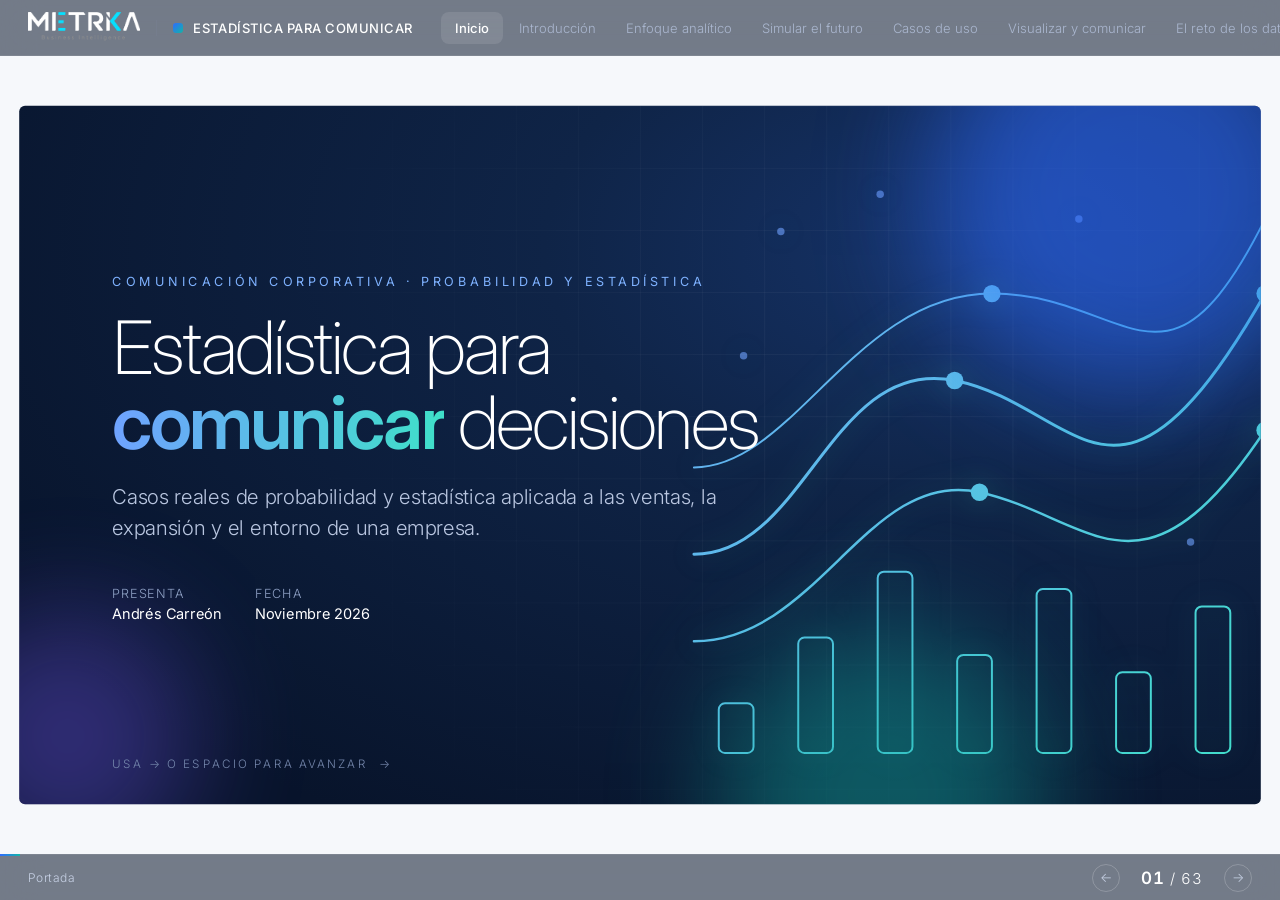
==== commit debcefb2: "feat: láminas ocultas (42 métodos del monitor y 61 proyectos relacionados): se saltan al avanzar y s" ====
--- a/index.html
+++ b/index.html
@@ -95,13 +95,6 @@
     <div class="card withph sa rv" style="--c:var(--violet);--i:5" data-tip="Negociar|Autoridades y comunidades piden evidencia del beneficio y del costo de una operación."><div class="ph" style="background-image:url(assets/esc-autoridades.jpg);background-position:center 35%"><small>Foto: Marvin Nauman / FEMA · dominio público</small></div><div class="n">03</div><h3>Ante autoridades</h3><p>Justificar permisos, inversiones o expansión con evidencia.</p><div class="q2">Legitimidad</div></div>
     <div class="card withph sa rv" style="--c:var(--blue);--i:6" data-tip="Planear|Pronósticos con intervalo de confianza permiten planear sin falsa certeza."><div class="ph" style="background-image:url(assets/esc-planear.jpg);background-position:center"><small>Foto: Rick González · CC BY 2.0</small></div><div class="n">04</div><h3>Al planear</h3><p>Anticipar ventas o riesgos y comunicarlos con su margen de error.</p><div class="q2">Estrategia</div></div>
   </div></div>
-</section>
-
-<section class="slide content" data-sec="2" data-title="Un objetivo, muchos caminos" data-theme="light">
-  <div class="crumb rv" style="--i:0">Enfoque analítico · Caminos</div>
-  <h2 class="rv" style="--i:1">Cuatro enfoques para <em>incrementar las ventas</em></h2>
-  <p class="lead rv" style="--i:2">Cada enfoque tiene sub-objetivos y técnicas. Clic en una técnica con ↗ para ver un caso.</p>
-  <div class="body" style="top:176px;bottom:40px"><div class="enfs"><div class="enf sa rv" style="--c:var(--amber);--t:#FFF6E3;--i:3"><div class="eim"><svg viewBox="0 0 270 104" preserveAspectRatio="xMidYMid slice"><g stroke="#E4D3B0" stroke-width="1.5" fill="none"><path d="M0 30H270M0 66H270M50 0V104M120 0V104M200 0V104"/></g><g><rect x="8" y="8" width="38" height="18" rx="4" fill="#F5A524" opacity=".25"/><rect x="54" y="36" width="60" height="26" rx="4" fill="#F5A524" opacity=".55"/><rect x="124" y="8" width="70" height="18" rx="4" fill="#F5A524" opacity=".18"/><rect x="204" y="36" width="56" height="26" rx="4" fill="#F5A524" opacity=".35"/><rect x="124" y="70" width="70" height="28" rx="4" fill="#F5A524" opacity=".12" stroke="#F5A524" stroke-dasharray="4 3"/><rect x="8" y="70" width="38" height="28" rx="4" fill="#F5A524" opacity=".3"/></g><circle cx="84" cy="49" r="30" fill="none" stroke="#B97800" stroke-dasharray="4 3"/><path d="M84 58C74 44 70 40 70 34a14 14 0 0128 0c0 6-4 10-14 24z" fill="#E8920C" stroke="#fff" stroke-width="2"/><circle cx="84" cy="34" r="5" fill="#fff"/><path d="M160 84l8-8 8 8" stroke="#B97800" fill="none" stroke-width="1.6" opacity=".6"/><text x="150" y="98" font-size="9" fill="#8A6A2A">zona no atendida</text></svg></div><div class="eh"><b>A</b><h4>Expansión geográfica</h4></div><ul><li>Seleccionar un punto de venta con alto dinamismo económico.</li><li>Seleccionar un punto en un mercado o zona aún no atendida.</li></ul><div class="elb">TÉCNICAS PARA RESPONDERLO</div><div class="etc"><span class="tch" data-go="k7" data-tip="Geoestadística|Analiza datos con ubicación: distancias, cobertura y patrones en el territorio.">Geoestadística</span><span class="tch" data-go="k6" data-tip="Econometría espacial|Modelos que incorporan la vecindad: lo que pasa en un lugar influye en los cercanos.">Econometría espacial</span><span class="tch" data-go="k3" data-tip="Dinamismo económico y competencia|Mide la actividad económica y la competencia por zona.">Dinamismo económico y competencia</span><span class="tch" data-tip="Zonas de influencia (isócronas)|Áreas alcanzables en cierto tiempo de traslado desde un punto.">Zonas de influencia (isócronas)</span></div></div><div class="enf sa rv" style="--c:var(--violet);--t:#F1EDFF;--i:4"><div class="eim"><svg viewBox="0 0 270 104" preserveAspectRatio="xMidYMid slice"><g stroke="#C9C0F5" stroke-width="1.5" fill="none"><path d="M30 12V90H250"/></g><path d="M36 20C80 28 120 58 160 70S230 84 246 86" fill="none" stroke="#7C5CFF" stroke-width="3" stroke-linecap="round"/><path d="M36 20C80 28 120 58 160 70S230 84 246 86V90H36Z" fill="#7C5CFF" opacity=".1"/><g stroke="#7C5CFF" stroke-dasharray="3 3" stroke-width="1.4"><path d="M112 51V90M30 51H112"/></g><circle cx="112" cy="51" r="6" fill="#7C5CFF" stroke="#fff" stroke-width="2"/><g transform="translate(176 16)"><path d="M0 8L8 0H40a4 4 0 014 4V26a4 4 0 01-4 4H8z" fill="#fff" stroke="#7C5CFF" stroke-width="2"/><circle cx="9" cy="15" r="2.4" fill="#7C5CFF"/><text x="16" y="19" font-size="11" font-weight="600" fill="#4B33C9">$ óptimo</text></g><text x="244" y="100" text-anchor="end" font-size="9" fill="#6B5FB5">cantidad</text><text x="34" y="10" font-size="9" fill="#6B5FB5">precio</text></svg></div><div class="eh"><b>B</b><h4>Precios y productos óptimos</h4></div><ul><li>Estrategias específicas para los distintos segmentos del mercado (teoría de la utilidad y de la elección del consumidor).</li><li>Precios competitivos que maximizan el valor de la empresa (elasticidad precio de la demanda).</li></ul><div class="elb">TÉCNICAS PARA RESPONDERLO</div><div class="etc"><span class="tch" data-go="b0" data-tip="Elección discreta (logit)|Probabilidad de elegir según precio y atributos.">Elección discreta (logit)</span><span class="tch" data-go="k1" data-tip="Análisis conjunto|Estima cuánto valora el cliente cada atributo.">Análisis conjunto</span><span class="tch" data-tip="Segmentación|Agrupa clientes con preferencias parecidas.">Segmentación</span><span class="tch" data-tip="Elasticidad precio (modelos lineales)|Cuánto cae la demanda si sube el precio.">Elasticidad precio (modelos lineales)</span></div></div><div class="enf sa rv" style="--c:var(--coral);--t:#FFEEEB;--i:5"><div class="eim"><svg viewBox="0 0 270 104" preserveAspectRatio="xMidYMid slice"><circle cx="100" cy="52" r="40" fill="#F26B5B" opacity=".2" stroke="#F26B5B"/><circle cx="168" cy="52" r="40" fill="#2F6BFF" opacity=".16" stroke="#2F6BFF"/><g><rect x="90" y="42" width="20" height="20" rx="4" fill="#F26B5B"/><path d="M88 44l12-9 12 9z" fill="#C94838"/><rect x="158" y="42" width="20" height="20" rx="4" fill="#2F6BFF"/><path d="M156 44l12-9 12 9z" fill="#1E4FCC"/></g><path d="M118 74h32" stroke="#667085" stroke-width="2" marker-start="url(#ar)" marker-end="url(#ar)"/><defs><marker id="ar" viewBox="0 0 6 6" refX="3" refY="3" markerWidth="5" markerHeight="5" orient="auto-start-reverse"><path d="M0 0L6 3L0 6z" fill="#667085"/></marker></defs><text x="134" y="88" text-anchor="middle" font-size="9" fill="#667085">precio vs precio</text><g fill="#F26B5B" opacity=".55"><circle cx="232" cy="22" r="4"/><circle cx="246" cy="30" r="4"/><circle cx="236" cy="38" r="4"/><circle cx="250" cy="46" r="4"/><circle cx="238" cy="54" r="4"/></g><text x="232" y="74" text-anchor="middle" font-size="9" fill="#C94838">saturación</text></svg></div><div class="eh"><b>C</b><h4>Análisis de la competencia</h4></div><ul><li>Estrategias dinámicas de precios (elasticidad cruzada de la demanda).</li><li>(Re)diseño de productos, nuevos puntos de venta o reubicación según la saturación y concentración espacial del mercado.</li></ul><div class="elb">TÉCNICAS PARA RESPONDERLO</div><div class="etc"><span class="tch" data-tip="Elasticidad cruzada|Cómo cambia mi demanda cuando cambia el precio del competidor.">Elasticidad cruzada</span><span class="tch" data-tip="Teoría de juegos|Modela decisiones que dependen de lo que haga el rival.">Teoría de juegos</span><span class="tch" data-go="k3" data-tip="Índices de concentración y saturación|Miden qué tan concentrado o saturado está un mercado en el espacio.">Índices de concentración y saturación</span><span class="tch" data-tip="Simulación de escenarios|Compara escenarios hipotéticos antes de actuar.">Simulación de escenarios</span></div></div><div class="enf sa rv" style="--c:var(--blue);--t:#EAF0FF;--i:6"><div class="eim"><svg viewBox="0 0 270 104" preserveAspectRatio="xMidYMid slice"><g stroke="#C5D3F5" stroke-width="1.5" fill="none"><path d="M24 12V90H170"/></g><path d="M28 70C46 54 56 62 72 46S96 56 110 40" fill="none" stroke="#2F6BFF" stroke-width="3" stroke-linecap="round"/><path d="M110 40C124 30 136 38 160 24" fill="none" stroke="#12B5A6" stroke-width="3" stroke-dasharray="5 4" stroke-linecap="round"/><path d="M110 40L160 14V40L110 40Z" fill="#12B5A6" opacity=".18"/><line x1="110" y1="12" x2="110" y2="90" stroke="#B7C2D6" stroke-dasharray="3 3"/><g transform="translate(186 36)"><rect x="0" y="34" width="26" height="22" rx="3" fill="#2F6BFF"/><rect x="30" y="34" width="26" height="22" rx="3" fill="#2F6BFF" opacity=".8"/><rect x="0" y="10" width="26" height="22" rx="3" fill="#2F6BFF" opacity=".55"/><rect x="30" y="10" width="26" height="22" rx="3" fill="#2F6BFF" opacity=".3" stroke="#2F6BFF" stroke-dasharray="3 2"/></g><text x="214" y="30" text-anchor="middle" font-size="9" fill="#1E4FCC">inventario justo</text><text x="110" y="100" text-anchor="middle" font-size="9" fill="#5877C9">hoy · pronóstico</text></svg></div><div class="eh"><b>D</b><h4>Predicción de la demanda</h4></div><ul><li>Minimizar inventarios.</li><li>Aprovechar coyunturas económicas.</li></ul><div class="elb">TÉCNICAS PARA RESPONDERLO</div><div class="etc"><span class="tch" data-tip="Series de tiempo|Proyectan tendencia y estacionalidad.">Series de tiempo</span><span class="tch" data-go="k2" data-tip="Predicción por similitud|Estima ventas de una tienda nueva por parecido con otras.">Predicción por similitud</span><span class="tch" data-tip="Modelos con indicadores económicos|Incorporan variables del entorno (empleo, consumo, tipo de cambio).">Modelos con indicadores económicos</span><span class="tch" data-tip="Modelos de clasificación|Predicen si un cliente comprará o no.">Modelos de clasificación</span></div></div></div></div>
 </section>
 
 <section class="slide content" data-sec="2" data-title="Caja de herramientas" data-theme="light">
@@ -125,6 +118,13 @@
   <h2 class="rv" style="--i:1">Del dato al futuro: <em>cuánta incertidumbre</em> hay</h2>
   <p class="lead rv" style="--i:2">Un mismo ejemplo en los cinco niveles: <b style="font-weight:500;color:var(--ink)">¿cuánto venderá nuestra tienda el próximo mes?</b> Mientras menos claro el futuro, más honesta debe ser la respuesta.</p>
   <div class="body" style="top:210px"><div class="stairs rv" style="--i:3"><div class="stp sa" style="--c:var(--blue);height:52%" data-tip="Nivel 1|Futuro con suficiente claridad: modelo determinista, estimación puntual. «Venderá $790,000»."><small>NIVEL 1</small><h4>Claridad suficiente</h4><p>Un solo número</p><svg viewBox="0 0 200 90" class="mini" fill="none" stroke="#fff" stroke-linecap="round"><line x1="14" y1="64" x2="186" y2="64" stroke-opacity=".5"/><circle cx="100" cy="64" r="8" fill="#fff" stroke="none"/><text x="100" y="42" fill="#fff" stroke="none" font-size="15" text-anchor="middle" font-weight="500">$790 mil</text></svg></div><div class="stp sa" style="--c:var(--teal);height:62%" data-tip="Nivel 2|Modelo estocástico: la estimación viene con un rango (95%). «Entre $730,000 y $850,000»."><small>NIVEL 2</small><h4>Futuros probables</h4><p>Un intervalo de confianza</p><svg viewBox="0 0 200 90" class="mini" fill="none" stroke="#fff" stroke-linecap="round"><line x1="14" y1="64" x2="186" y2="64" stroke-opacity=".5"/><rect x="58" y="56" width="84" height="16" rx="8" fill="#fff" fill-opacity=".35" stroke="none"/><line x1="58" y1="52" x2="58" y2="76" stroke-width="2.5"/><line x1="142" y1="52" x2="142" y2="76" stroke-width="2.5"/><circle cx="100" cy="64" r="6" fill="#fff" stroke="none"/><text x="100" y="40" fill="#fff" stroke="none" font-size="13" text-anchor="middle" font-weight="500">$730 – 850 mil</text></svg></div><div class="stp sa" style="--c:var(--violet);height:72%" data-tip="Nivel 3|Varios resultados ordenados por su probabilidad de ocurrencia."><small>NIVEL 3</small><h4>Con «rankings»</h4><p>Probabilidades ordenadas</p><svg viewBox="0 0 200 90" class="mini" fill="none" stroke="#fff" stroke-linecap="round"><line x1="14" y1="78" x2="186" y2="78" stroke-opacity=".5"/><rect x="34" y="28" width="34" height="50" rx="4" fill="#fff" stroke="none"/><rect x="83" y="48" width="34" height="30" rx="4" fill="#fff" fill-opacity=".7" stroke="none"/><rect x="132" y="60" width="34" height="18" rx="4" fill="#fff" fill-opacity=".45" stroke="none"/><g fill="#fff" stroke="none" font-size="11" text-anchor="middle" font-weight="500"><text x="51" y="22">50%</text><text x="100" y="42">30%</text><text x="149" y="54">20%</text></g><g fill="#fff" stroke="none" font-size="9.5" text-anchor="middle" fill-opacity=".9"><text x="51" y="89">$790</text><text x="100" y="89">$520</text><text x="149" y="89">$840</text></g></svg></div><div class="stp sa" style="--c:var(--amber);height:84%" data-tip="Nivel 4|Se construyen escenarios según supuestos. Cada uno es un valor esperado E[X] = Σ x·P(x). Ej.: con ventas de $1,000,000 (P=0.1), $600,000 (0.5) y $300,000 (0.4), E[X] = $520,000 (pesimista)."><small>NIVEL 4</small><h4>Futuros plausibles</h4><p>Escenarios</p><svg viewBox="0 0 200 90" class="mini" fill="none" stroke="#fff" stroke-linecap="round"><circle cx="14" cy="52" r="5" fill="#fff" stroke="none"/><path d="M14 52C50 48 80 34 112 18" stroke-width="2.6"/><path d="M14 52C50 51 80 47 112 45" stroke-width="2.6" stroke-opacity=".75"/><path d="M14 52C50 56 80 68 112 74" stroke-width="2.6" stroke-opacity=".5"/><g fill="#fff" stroke="none" font-size="10"><text x="118" y="16" font-weight="500">Optimista</text><text x="118" y="27" fill-opacity=".85">$840 mil</text><text x="118" y="44" font-weight="500">Status quo</text><text x="118" y="55" fill-opacity=".85">$790 mil</text><text x="118" y="72" font-weight="500">Pesimista</text><text x="118" y="83" fill-opacity=".85">$520 mil</text></g></svg></div><div class="stp sa" style="--c:var(--coral);height:96%" data-tip="Nivel 5|No se conocen ni los resultados posibles ni sus probabilidades (ej.: un cambio regulatorio o una crisis): se explora, no se predice."><small>NIVEL 5</small><h4>Incertidumbre total</h4><p>Explorar y aprender</p><svg viewBox="0 0 200 90" class="mini" fill="none" stroke="#fff" stroke-linecap="round"><circle cx="30" cy="48" r="3" fill="#fff" fill-opacity="0.30" stroke="none"/><circle cx="54" cy="30" r="3" fill="#fff" fill-opacity="0.30" stroke="none"/><circle cx="62" cy="66" r="3" fill="#fff" fill-opacity="0.50" stroke="none"/><circle cx="80" cy="20" r="3" fill="#fff" fill-opacity="0.30" stroke="none"/><circle cx="86" cy="54" r="3" fill="#fff" fill-opacity="0.70" stroke="none"/><circle cx="100" cy="74" r="3" fill="#fff" fill-opacity="0.30" stroke="none"/><circle cx="112" cy="32" r="3" fill="#fff" fill-opacity="0.70" stroke="none"/><circle cx="120" cy="60" r="3" fill="#fff" fill-opacity="0.30" stroke="none"/><circle cx="134" cy="18" r="3" fill="#fff" fill-opacity="0.50" stroke="none"/><circle cx="142" cy="48" r="3" fill="#fff" fill-opacity="0.40" stroke="none"/><circle cx="150" cy="76" r="3" fill="#fff" fill-opacity="0.30" stroke="none"/><circle cx="166" cy="34" r="3" fill="#fff" fill-opacity="0.70" stroke="none"/><circle cx="172" cy="60" r="3" fill="#fff" fill-opacity="0.30" stroke="none"/><circle cx="40" cy="60" r="3" fill="#fff" fill-opacity="0.30" stroke="none"/><circle cx="96" cy="44" r="3" fill="#fff" fill-opacity="0.70" stroke="none"/><circle cx="24" cy="24" r="3" fill="#fff" fill-opacity="0.40" stroke="none"/><circle cx="70" cy="78" r="3" fill="#fff" fill-opacity="0.30" stroke="none"/><circle cx="180" cy="20" r="3" fill="#fff" fill-opacity="0.30" stroke="none"/><circle cx="184" cy="78" r="3" fill="#fff" fill-opacity="0.50" stroke="none"/><text x="100" y="64" fill="#fff" stroke="none" font-size="56" text-anchor="middle" font-weight="200">?</text></svg></div></div></div>
+</section>
+
+<section class="slide content" data-sec="2" data-title="Una pregunta, cuatro enfoques" data-theme="light">
+  <div class="crumb rv" style="--i:0">Enfoque analítico · Un buen ejemplo</div>
+  <h2 class="rv" style="--i:1">«¿Cómo incrementar las ventas?» admite <em>cuatro enfoques</em></h2>
+  <p class="lead rv" style="--i:2">Una misma pregunta, ángulos distintos y técnicas propias. Clic en una técnica con ↗ para ver un caso.</p>
+  <div class="body" style="top:176px;bottom:40px"><div class="enfs"><div class="enf sa rv" style="--c:var(--amber);--t:#FFF6E3;--i:3"><div class="eim"><svg viewBox="0 0 270 104" preserveAspectRatio="xMidYMid slice"><g stroke="#E4D3B0" stroke-width="1.5" fill="none"><path d="M0 30H270M0 66H270M50 0V104M120 0V104M200 0V104"/></g><g><rect x="8" y="8" width="38" height="18" rx="4" fill="#F5A524" opacity=".25"/><rect x="54" y="36" width="60" height="26" rx="4" fill="#F5A524" opacity=".55"/><rect x="124" y="8" width="70" height="18" rx="4" fill="#F5A524" opacity=".18"/><rect x="204" y="36" width="56" height="26" rx="4" fill="#F5A524" opacity=".35"/><rect x="124" y="70" width="70" height="28" rx="4" fill="#F5A524" opacity=".12" stroke="#F5A524" stroke-dasharray="4 3"/><rect x="8" y="70" width="38" height="28" rx="4" fill="#F5A524" opacity=".3"/></g><circle cx="84" cy="49" r="30" fill="none" stroke="#B97800" stroke-dasharray="4 3"/><path d="M84 58C74 44 70 40 70 34a14 14 0 0128 0c0 6-4 10-14 24z" fill="#E8920C" stroke="#fff" stroke-width="2"/><circle cx="84" cy="34" r="5" fill="#fff"/><path d="M160 84l8-8 8 8" stroke="#B97800" fill="none" stroke-width="1.6" opacity=".6"/><text x="150" y="98" font-size="9" fill="#8A6A2A">zona no atendida</text></svg></div><div class="eh"><b>A</b><h4>Expansión geográfica</h4></div><ul><li>Seleccionar un punto de venta con alto dinamismo económico.</li><li>Seleccionar un punto en un mercado o zona aún no atendida.</li></ul><div class="elb">TÉCNICAS PARA RESPONDERLO</div><div class="etc"><span class="tch" data-go="k7" data-tip="Geoestadística|Analiza datos con ubicación: distancias, cobertura y patrones en el territorio.">Geoestadística</span><span class="tch" data-go="k6" data-tip="Econometría espacial|Modelos que incorporan la vecindad: lo que pasa en un lugar influye en los cercanos.">Econometría espacial</span><span class="tch" data-go="k3" data-tip="Dinamismo económico y competencia|Mide la actividad económica y la competencia por zona.">Dinamismo económico y competencia</span><span class="tch" data-tip="Zonas de influencia (isócronas)|Áreas alcanzables en cierto tiempo de traslado desde un punto.">Zonas de influencia (isócronas)</span></div></div><div class="enf sa rv" style="--c:var(--violet);--t:#F1EDFF;--i:4"><div class="eim"><svg viewBox="0 0 270 104" preserveAspectRatio="xMidYMid slice"><g stroke="#C9C0F5" stroke-width="1.5" fill="none"><path d="M30 12V90H250"/></g><path d="M36 20C80 28 120 58 160 70S230 84 246 86" fill="none" stroke="#7C5CFF" stroke-width="3" stroke-linecap="round"/><path d="M36 20C80 28 120 58 160 70S230 84 246 86V90H36Z" fill="#7C5CFF" opacity=".1"/><g stroke="#7C5CFF" stroke-dasharray="3 3" stroke-width="1.4"><path d="M112 51V90M30 51H112"/></g><circle cx="112" cy="51" r="6" fill="#7C5CFF" stroke="#fff" stroke-width="2"/><g transform="translate(176 16)"><path d="M0 8L8 0H40a4 4 0 014 4V26a4 4 0 01-4 4H8z" fill="#fff" stroke="#7C5CFF" stroke-width="2"/><circle cx="9" cy="15" r="2.4" fill="#7C5CFF"/><text x="16" y="19" font-size="11" font-weight="600" fill="#4B33C9">$ óptimo</text></g><text x="244" y="100" text-anchor="end" font-size="9" fill="#6B5FB5">cantidad</text><text x="34" y="10" font-size="9" fill="#6B5FB5">precio</text></svg></div><div class="eh"><b>B</b><h4>Precios y productos óptimos</h4></div><ul><li>Estrategias específicas para los distintos segmentos del mercado (teoría de la utilidad y de la elección del consumidor).</li><li>Precios competitivos que maximizan el valor de la empresa (elasticidad precio de la demanda).</li></ul><div class="elb">TÉCNICAS PARA RESPONDERLO</div><div class="etc"><span class="tch" data-go="b0" data-tip="Elección discreta (logit)|Probabilidad de elegir según precio y atributos.">Elección discreta (logit)</span><span class="tch" data-go="k1" data-tip="Análisis conjunto|Estima cuánto valora el cliente cada atributo.">Análisis conjunto</span><span class="tch" data-tip="Segmentación|Agrupa clientes con preferencias parecidas.">Segmentación</span><span class="tch" data-tip="Elasticidad precio (modelos lineales)|Cuánto cae la demanda si sube el precio.">Elasticidad precio (modelos lineales)</span></div></div><div class="enf sa rv" style="--c:var(--coral);--t:#FFEEEB;--i:5"><div class="eim"><svg viewBox="0 0 270 104" preserveAspectRatio="xMidYMid slice"><circle cx="100" cy="52" r="40" fill="#F26B5B" opacity=".2" stroke="#F26B5B"/><circle cx="168" cy="52" r="40" fill="#2F6BFF" opacity=".16" stroke="#2F6BFF"/><g><rect x="90" y="42" width="20" height="20" rx="4" fill="#F26B5B"/><path d="M88 44l12-9 12 9z" fill="#C94838"/><rect x="158" y="42" width="20" height="20" rx="4" fill="#2F6BFF"/><path d="M156 44l12-9 12 9z" fill="#1E4FCC"/></g><path d="M118 74h32" stroke="#667085" stroke-width="2" marker-start="url(#ar)" marker-end="url(#ar)"/><defs><marker id="ar" viewBox="0 0 6 6" refX="3" refY="3" markerWidth="5" markerHeight="5" orient="auto-start-reverse"><path d="M0 0L6 3L0 6z" fill="#667085"/></marker></defs><text x="134" y="88" text-anchor="middle" font-size="9" fill="#667085">precio vs precio</text><g fill="#F26B5B" opacity=".55"><circle cx="232" cy="22" r="4"/><circle cx="246" cy="30" r="4"/><circle cx="236" cy="38" r="4"/><circle cx="250" cy="46" r="4"/><circle cx="238" cy="54" r="4"/></g><text x="232" y="74" text-anchor="middle" font-size="9" fill="#C94838">saturación</text></svg></div><div class="eh"><b>C</b><h4>Análisis de la competencia</h4></div><ul><li>Estrategias dinámicas de precios (elasticidad cruzada de la demanda).</li><li>(Re)diseño de productos, nuevos puntos de venta o reubicación según la saturación y concentración espacial del mercado.</li></ul><div class="elb">TÉCNICAS PARA RESPONDERLO</div><div class="etc"><span class="tch" data-tip="Elasticidad cruzada|Cómo cambia mi demanda cuando cambia el precio del competidor.">Elasticidad cruzada</span><span class="tch" data-tip="Teoría de juegos|Modela decisiones que dependen de lo que haga el rival.">Teoría de juegos</span><span class="tch" data-go="k3" data-tip="Índices de concentración y saturación|Miden qué tan concentrado o saturado está un mercado en el espacio.">Índices de concentración y saturación</span><span class="tch" data-tip="Simulación de escenarios|Compara escenarios hipotéticos antes de actuar.">Simulación de escenarios</span></div></div><div class="enf sa rv" style="--c:var(--blue);--t:#EAF0FF;--i:6"><div class="eim"><svg viewBox="0 0 270 104" preserveAspectRatio="xMidYMid slice"><g stroke="#C5D3F5" stroke-width="1.5" fill="none"><path d="M24 12V90H170"/></g><path d="M28 70C46 54 56 62 72 46S96 56 110 40" fill="none" stroke="#2F6BFF" stroke-width="3" stroke-linecap="round"/><path d="M110 40C124 30 136 38 160 24" fill="none" stroke="#12B5A6" stroke-width="3" stroke-dasharray="5 4" stroke-linecap="round"/><path d="M110 40L160 14V40L110 40Z" fill="#12B5A6" opacity=".18"/><line x1="110" y1="12" x2="110" y2="90" stroke="#B7C2D6" stroke-dasharray="3 3"/><g transform="translate(186 36)"><rect x="0" y="34" width="26" height="22" rx="3" fill="#2F6BFF"/><rect x="30" y="34" width="26" height="22" rx="3" fill="#2F6BFF" opacity=".8"/><rect x="0" y="10" width="26" height="22" rx="3" fill="#2F6BFF" opacity=".55"/><rect x="30" y="10" width="26" height="22" rx="3" fill="#2F6BFF" opacity=".3" stroke="#2F6BFF" stroke-dasharray="3 2"/></g><text x="214" y="30" text-anchor="middle" font-size="9" fill="#1E4FCC">inventario justo</text><text x="110" y="100" text-anchor="middle" font-size="9" fill="#5877C9">hoy · pronóstico</text></svg></div><div class="eh"><b>D</b><h4>Predicción de la demanda</h4></div><ul><li>Minimizar inventarios.</li><li>Aprovechar coyunturas económicas.</li></ul><div class="elb">TÉCNICAS PARA RESPONDERLO</div><div class="etc"><span class="tch" data-tip="Series de tiempo|Proyectan tendencia y estacionalidad.">Series de tiempo</span><span class="tch" data-go="k2" data-tip="Predicción por similitud|Estima ventas de una tienda nueva por parecido con otras.">Predicción por similitud</span><span class="tch" data-tip="Modelos con indicadores económicos|Incorporan variables del entorno (empleo, consumo, tipo de cambio).">Modelos con indicadores económicos</span><span class="tch" data-tip="Modelos de clasificación|Predicen si un cliente comprará o no.">Modelos de clasificación</span></div></div></div></div>
 </section>
 
 <!-- ============ 3 SIMULAR EL FUTURO ============ -->
@@ -535,7 +535,7 @@
   </div></div>
 </section>
 
-<section class="slide content" data-sec="7" data-title="Proyectos relacionados" data-theme="light">
+<section class="slide content" data-sec="7" data-title="Proyectos relacionados" data-oculta="1" data-theme="light">
   <div class="crumb rv" style="--i:0">Cierre · Proyectos</div>
   <h2 class="rv" style="--i:1">Proyectos <em>relacionados</em></h2>
   <p class="lead rv" style="--i:2">Para profundizar en cada caso. Clic para abrir.</p>
--- a/styles.css
+++ b/styles.css
@@ -707,3 +707,49 @@
 .tch[data-go]{cursor:pointer}.tch[data-go]::after{content:" ↗";opacity:.55}
 .tch[data-go]:hover{background:var(--c);color:#fff;border-color:var(--c);transform:translateY(-2px)}
 .etc{min-height:104px;align-content:flex-start}.enf ul{flex:none;min-height:196px}
+
+/* ===== Los 5 pasos de cada caso ===== */
+.sn{display:inline-flex;align-items:center;justify-content:center;font-style:normal;min-width:24px;height:20px;padding:0 6px;border-radius:99px;font-size:11px;font-weight:600;letter-spacing:.04em;color:#fff;margin-right:8px;vertical-align:1px}
+.sn.s1{background:#2F6BFF}.sn.s2{background:#12B5A6}.sn.s3{background:#7C5CFF}.sn.s4{background:#F5A524}.sn.s5{background:#F26B5B}
+.pq.q{border-left-color:#2F6BFF}.pq.q small{color:#2F6BFF}
+.pq.h{background:#E8F8F6;border-color:#BFEBE5}.pq.h small{color:#0E8F83}
+.lbl.s3t{color:#5B3FD6}.lbl.s4t{color:#B97800}
+.strip b .sn{margin-right:10px}
+.crumb .stp-tag{display:inline-flex;align-items:center;gap:6px;margin-left:12px;padding:3px 12px 3px 4px;border-radius:99px;font-size:11px;letter-spacing:.08em;text-transform:uppercase;font-weight:500;color:#fff}
+.crumb .stp-tag i{font-style:normal;background:rgba(255,255,255,.25);border-radius:99px;padding:1px 7px;font-weight:600}
+.crumb .stp-tag.s1{background:#2F6BFF}.crumb .stp-tag.s2{background:#12B5A6}.crumb .stp-tag.s3{background:#7C5CFF}.crumb .stp-tag.s4{background:#F5A524}.crumb .stp-tag.s5{background:#F26B5B}
+.crumb .stp-all{display:inline-flex;gap:4px;margin-left:14px}.crumb .stp-all .sn{margin:0;min-width:22px;height:18px;font-size:10px;padding:0 5px}
+.lbl.s5t{color:#D9473A}
+
+/* ===== MCA + perfiles (caso 1) ===== */
+.mca{position:absolute;left:72px;right:72px;top:120px;bottom:156px;display:grid;grid-template-columns:1.18fr 1fr;gap:18px}
+.mcf,.mcr{margin:0;border:1px solid var(--line);border-radius:16px;background:#fff;display:flex;flex-direction:column;min-height:0;overflow:hidden;box-shadow:0 8px 24px rgba(8,20,43,.06)}
+.mch{font-size:10.5px;letter-spacing:.14em;color:var(--mute);padding:8px 14px;background:#F3F6FB}
+.mcasvg{flex:1;min-height:0;width:100%}.mcf figcaption{font-size:11.5px;color:var(--mute);padding:6px 14px;border-top:1px solid var(--line)}
+.mt{font-size:10px;fill:#667085;font-family:var(--font)}.mt.b{font-size:11px}.mt.tg{font-size:9.5px;font-weight:500}.mg{font-size:22px;font-weight:300;font-family:var(--font)}
+.mcat{width:100%;border-collapse:collapse;flex:1}.mcat th{font-weight:400;font-size:11px;color:var(--mute);text-align:center;padding:6px 4px;vertical-align:bottom}.mcat th.gcol .gi{width:22px;height:30px;margin:0 auto 2px}.mcat th.gcol .gi svg{width:100%;height:100%}.mcat th.gcol b{display:block;font-weight:500;color:var(--ink);font-size:12.5px}.mcat th.gcol small{display:block;font-size:10px;color:var(--mute)}
+.mcat td{border-top:1px solid var(--line);text-align:center;padding:4px;font-size:13px}.mcat .ei{width:30px;font-size:17px}.mcat .en{text-align:left;color:var(--ink);font-size:12.5px;white-space:nowrap}.mcat .all{text-align:left}.mcat .all i{font-style:italic;color:var(--mute);font-size:11.5px;margin-left:6px}
+.sy{display:inline-block;font-weight:700;letter-spacing:-.04em}.sy.ok,.sy.ok2{color:#3DA83B}.sy.mid{color:#F5B400;font-size:18px}.sy.no{color:#E5322D}.sy.ok2{font-size:15px}.sy.ok{font-size:15px}
+.mcl{font-size:10.5px;color:var(--mute);padding:6px 12px;border-top:1px solid var(--line);display:flex;gap:10px;align-items:center;flex-wrap:wrap}
+.mcb{position:absolute;left:72px;right:72px;bottom:44px;height:100px;display:grid;grid-template-columns:1.5fr 1fr;gap:16px}
+.mcn{display:flex;flex-direction:column;gap:4px;justify-content:center;background:var(--navy);color:#fff;border-radius:14px;padding:8px 18px}.mcn b{font-size:10.5px;letter-spacing:.2em;color:#7FB2FF;font-weight:600}.mcn span{font-size:12.5px;line-height:1.3;font-weight:300}.mcn u{text-decoration:none;display:inline-block;width:18px;color:#7FB2FF}
+.mcb .warn{margin:0;display:flex;flex-direction:column;justify-content:center}
+.rdb{position:absolute;left:72px;right:72px;bottom:40px}
+.rdb .lbl{margin:0 0 6px}
+.rdg{display:grid;grid-template-columns:repeat(3,1fr) 1.15fr;gap:10px}
+.rdc2{display:flex;gap:10px;align-items:flex-start;background:#F5F7FB;border:1px solid var(--line);border-radius:12px;padding:8px 12px}.rdc2 u{text-decoration:none;font-size:20px;font-weight:300;color:#2F6BFF;line-height:1}.rdc2 span{font-size:11.5px;line-height:1.35;color:#243350}
+.rdw2{background:#FFF4DC;border:1px solid #F3DEA6;border-radius:12px;padding:8px 12px;font-size:11.5px;line-height:1.35;color:#7A5200}.rdw2 b{display:block;font-size:9.5px;letter-spacing:.18em;font-weight:500;margin-bottom:2px;color:#B97800}
+
+/* ===== Caso 6: velocidad por hora y día ===== */
+.vlc{border:1px solid var(--line);border-radius:16px;background:#fff;padding:10px 16px 8px;display:flex;flex-direction:column;min-height:0;box-shadow:0 8px 24px rgba(8,20,43,.06)}
+.vlh{display:flex;justify-content:space-between;align-items:baseline;gap:10px}.vlh b{font-size:12px;letter-spacing:.14em;font-weight:500;color:var(--ink)}.vlh span{font-size:11.5px;color:var(--mute)}
+.vlg{display:flex;gap:6px;flex-wrap:wrap;align-items:center;margin:8px 0 2px}
+.vld{display:flex;align-items:center;gap:6px;border:1.5px solid var(--line);background:#fff;border-radius:99px;padding:3px 11px;font-size:12px;color:var(--ink);cursor:pointer;font-family:inherit;transition:.2s}.vld i{width:14px;height:4px;border-radius:2px;background:var(--c)}
+.vld:hover{border-color:var(--c)}.vld.on{background:var(--c);border-color:var(--c);color:#fff}.vld.on i{background:#fff}.vld.off{opacity:.55}
+.vlk{margin-left:auto;font-size:11px;color:var(--mute);display:flex;align-items:center;gap:4px}.vlk i{width:12px;height:12px;border-radius:3px;display:inline-block}
+.vlt{font-size:10.5px;letter-spacing:.14em;color:var(--mute);margin:6px 0 2px}
+.vtx{font-size:10px;fill:#667085;font-family:var(--font)}
+#vlLine svg,#vlHeat svg{width:100%;display:block}
+.vzcol{display:flex;flex-direction:column;gap:12px;min-height:0}.vzcol .vzf{flex:1;min-height:0}
+.ocu{font-style:normal;font-size:10px;letter-spacing:.08em;text-transform:uppercase;background:#EEF2F8;color:#667085;border-radius:99px;padding:2px 8px;margin-left:8px}
+.crumb .stp-tag.ocu2{background:#98A6BF}
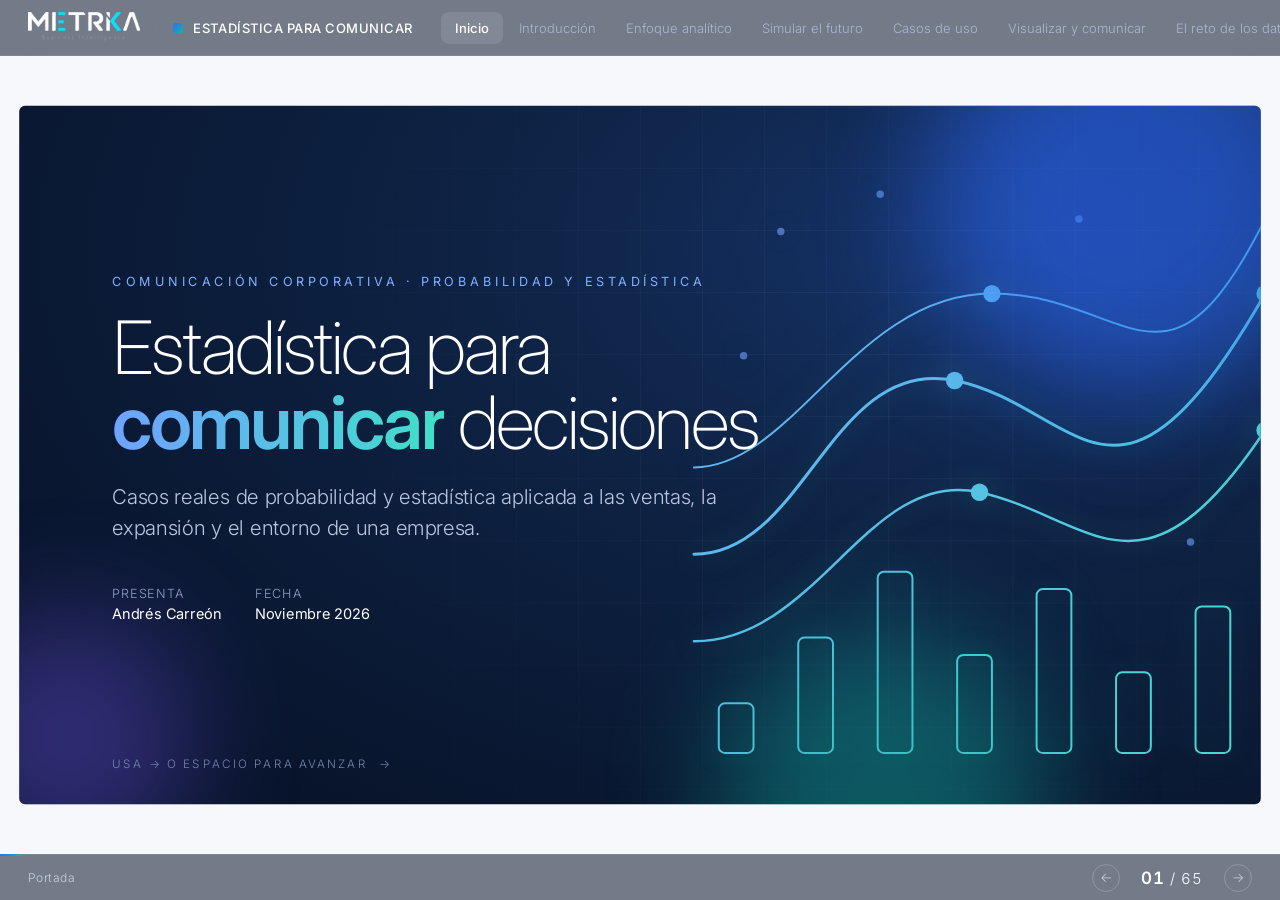
==== commit 6a146cfe: "feat: ajustes de contenido (ejes, MAE/RMSE, centro de gravedad), láminas nuevas (PageRank→buscadores" ====
--- a/index.html
+++ b/index.html
@@ -2,7 +2,7 @@
 <html lang="es">
 <head>
 <meta charset="utf-8">
-<meta name="viewport" content="width=device-width,initial-scale=1">
+<meta name="viewport" content="width=device-width,initial-scale=1,viewport-fit=cover">
 <title>Estadística para comunicar decisiones · Probabilidad y estadística</title>
 <meta name="description" content="Presentación ejecutiva: casos de uso de probabilidad y estadística aplicada a ventas, expansión, entorno socioeconómico, urbano y ambiental.">
 <link rel="preconnect" href="https://fonts.googleapis.com">
@@ -95,6 +95,13 @@
     <div class="card withph sa rv" style="--c:var(--violet);--i:5" data-tip="Negociar|Autoridades y comunidades piden evidencia del beneficio y del costo de una operación."><div class="ph" style="background-image:url(assets/esc-autoridades.jpg);background-position:center 35%"><small>Foto: Marvin Nauman / FEMA · dominio público</small></div><div class="n">03</div><h3>Ante autoridades</h3><p>Justificar permisos, inversiones o expansión con evidencia.</p><div class="q2">Legitimidad</div></div>
     <div class="card withph sa rv" style="--c:var(--blue);--i:6" data-tip="Planear|Pronósticos con intervalo de confianza permiten planear sin falsa certeza."><div class="ph" style="background-image:url(assets/esc-planear.jpg);background-position:center"><small>Foto: Rick González · CC BY 2.0</small></div><div class="n">04</div><h3>Al planear</h3><p>Anticipar ventas o riesgos y comunicarlos con su margen de error.</p><div class="q2">Estrategia</div></div>
   </div></div>
+</section>
+
+<section class="slide content" id="e4" data-sec="2" data-title="Niveles de incertidumbre" data-theme="light">
+  <div class="crumb rv" style="--i:0">Enfoque analítico · Incertidumbre</div>
+  <h2 class="rv" style="--i:1">Del dato al futuro: <em>cuánta incertidumbre</em> hay</h2>
+  <p class="lead rv" style="--i:2">Un mismo ejemplo en los cinco niveles: <b style="font-weight:500;color:var(--ink)">¿cuánto venderá nuestra tienda el próximo mes?</b> Mientras menos claro el futuro, más honesta debe ser la respuesta.</p>
+  <div class="body" style="top:210px"><div class="stairs rv" style="--i:3"><div class="stp sa" style="--c:var(--blue);height:52%" data-tip="Nivel 1|Futuro con suficiente claridad: modelo determinista, estimación puntual. «Venderá $790,000»."><small>NIVEL 1</small><h4>Claridad suficiente</h4><p>Un solo número</p><svg viewBox="0 0 200 90" class="mini" fill="none" stroke="#fff" stroke-linecap="round"><line x1="14" y1="64" x2="186" y2="64" stroke-opacity=".5"/><circle cx="100" cy="64" r="8" fill="#fff" stroke="none"/><text x="100" y="42" fill="#fff" stroke="none" font-size="15" text-anchor="middle" font-weight="500">$790 mil</text></svg></div><div class="stp sa" style="--c:var(--teal);height:62%" data-tip="Nivel 2|Modelo estocástico: la estimación viene con un rango (95%). «Entre $730,000 y $850,000»."><small>NIVEL 2</small><h4>Futuros probables</h4><p>Un intervalo de confianza</p><svg viewBox="0 0 200 90" class="mini" fill="none" stroke="#fff" stroke-linecap="round"><line x1="14" y1="64" x2="186" y2="64" stroke-opacity=".5"/><rect x="58" y="56" width="84" height="16" rx="8" fill="#fff" fill-opacity=".35" stroke="none"/><line x1="58" y1="52" x2="58" y2="76" stroke-width="2.5"/><line x1="142" y1="52" x2="142" y2="76" stroke-width="2.5"/><circle cx="100" cy="64" r="6" fill="#fff" stroke="none"/><text x="100" y="40" fill="#fff" stroke="none" font-size="13" text-anchor="middle" font-weight="500">$730 – 850 mil</text></svg></div><div class="stp sa" style="--c:var(--violet);height:72%" data-tip="Nivel 3|Varios resultados ordenados por su probabilidad de ocurrencia."><small>NIVEL 3</small><h4>Con «rankings»</h4><p>Probabilidades ordenadas</p><svg viewBox="0 0 200 90" class="mini" fill="none" stroke="#fff" stroke-linecap="round"><line x1="14" y1="78" x2="186" y2="78" stroke-opacity=".5"/><rect x="34" y="28" width="34" height="50" rx="4" fill="#fff" stroke="none"/><rect x="83" y="48" width="34" height="30" rx="4" fill="#fff" fill-opacity=".7" stroke="none"/><rect x="132" y="60" width="34" height="18" rx="4" fill="#fff" fill-opacity=".45" stroke="none"/><g fill="#fff" stroke="none" font-size="11" text-anchor="middle" font-weight="500"><text x="51" y="22">50%</text><text x="100" y="42">30%</text><text x="149" y="54">20%</text></g><g fill="#fff" stroke="none" font-size="9.5" text-anchor="middle" fill-opacity=".9"><text x="51" y="89">$790</text><text x="100" y="89">$520</text><text x="149" y="89">$840</text></g></svg></div><div class="stp sa" style="--c:var(--amber);height:84%" data-tip="Nivel 4|Se construyen escenarios según supuestos. Cada uno es un valor esperado E[X] = Σ x·P(x). Ej.: con ventas de $1,000,000 (P=0.1), $600,000 (0.5) y $300,000 (0.4), E[X] = $520,000 (pesimista)."><small>NIVEL 4</small><h4>Futuros plausibles</h4><p>Escenarios</p><svg viewBox="0 0 200 90" class="mini" fill="none" stroke="#fff" stroke-linecap="round"><circle cx="14" cy="52" r="5" fill="#fff" stroke="none"/><path d="M14 52C50 48 80 34 112 18" stroke-width="2.6"/><path d="M14 52C50 51 80 47 112 45" stroke-width="2.6" stroke-opacity=".75"/><path d="M14 52C50 56 80 68 112 74" stroke-width="2.6" stroke-opacity=".5"/><g fill="#fff" stroke="none" font-size="10"><text x="118" y="16" font-weight="500">Optimista</text><text x="118" y="27" fill-opacity=".85">$840 mil</text><text x="118" y="44" font-weight="500">Status quo</text><text x="118" y="55" fill-opacity=".85">$790 mil</text><text x="118" y="72" font-weight="500">Pesimista</text><text x="118" y="83" fill-opacity=".85">$520 mil</text></g></svg></div><div class="stp sa" style="--c:var(--coral);height:96%" data-tip="Nivel 5|No se conocen ni los resultados posibles ni sus probabilidades (ej.: un cambio regulatorio o una crisis): se explora, no se predice."><small>NIVEL 5</small><h4>Incertidumbre total</h4><p>Explorar y aprender</p><svg viewBox="0 0 200 90" class="mini" fill="none" stroke="#fff" stroke-linecap="round"><circle cx="30" cy="48" r="3" fill="#fff" fill-opacity="0.30" stroke="none"/><circle cx="54" cy="30" r="3" fill="#fff" fill-opacity="0.30" stroke="none"/><circle cx="62" cy="66" r="3" fill="#fff" fill-opacity="0.50" stroke="none"/><circle cx="80" cy="20" r="3" fill="#fff" fill-opacity="0.30" stroke="none"/><circle cx="86" cy="54" r="3" fill="#fff" fill-opacity="0.70" stroke="none"/><circle cx="100" cy="74" r="3" fill="#fff" fill-opacity="0.30" stroke="none"/><circle cx="112" cy="32" r="3" fill="#fff" fill-opacity="0.70" stroke="none"/><circle cx="120" cy="60" r="3" fill="#fff" fill-opacity="0.30" stroke="none"/><circle cx="134" cy="18" r="3" fill="#fff" fill-opacity="0.50" stroke="none"/><circle cx="142" cy="48" r="3" fill="#fff" fill-opacity="0.40" stroke="none"/><circle cx="150" cy="76" r="3" fill="#fff" fill-opacity="0.30" stroke="none"/><circle cx="166" cy="34" r="3" fill="#fff" fill-opacity="0.70" stroke="none"/><circle cx="172" cy="60" r="3" fill="#fff" fill-opacity="0.30" stroke="none"/><circle cx="40" cy="60" r="3" fill="#fff" fill-opacity="0.30" stroke="none"/><circle cx="96" cy="44" r="3" fill="#fff" fill-opacity="0.70" stroke="none"/><circle cx="24" cy="24" r="3" fill="#fff" fill-opacity="0.40" stroke="none"/><circle cx="70" cy="78" r="3" fill="#fff" fill-opacity="0.30" stroke="none"/><circle cx="180" cy="20" r="3" fill="#fff" fill-opacity="0.30" stroke="none"/><circle cx="184" cy="78" r="3" fill="#fff" fill-opacity="0.50" stroke="none"/><text x="100" y="64" fill="#fff" stroke="none" font-size="56" text-anchor="middle" font-weight="200">?</text></svg></div></div></div>
 </section>
 
 <section class="slide content" data-sec="2" data-title="Caja de herramientas" data-theme="light">
@@ -113,16 +120,9 @@
   </div></div>
 </section>
 
-<section class="slide content" id="e4" data-sec="2" data-title="Niveles de incertidumbre" data-theme="light">
-  <div class="crumb rv" style="--i:0">Enfoque analítico · Incertidumbre</div>
-  <h2 class="rv" style="--i:1">Del dato al futuro: <em>cuánta incertidumbre</em> hay</h2>
-  <p class="lead rv" style="--i:2">Un mismo ejemplo en los cinco niveles: <b style="font-weight:500;color:var(--ink)">¿cuánto venderá nuestra tienda el próximo mes?</b> Mientras menos claro el futuro, más honesta debe ser la respuesta.</p>
-  <div class="body" style="top:210px"><div class="stairs rv" style="--i:3"><div class="stp sa" style="--c:var(--blue);height:52%" data-tip="Nivel 1|Futuro con suficiente claridad: modelo determinista, estimación puntual. «Venderá $790,000»."><small>NIVEL 1</small><h4>Claridad suficiente</h4><p>Un solo número</p><svg viewBox="0 0 200 90" class="mini" fill="none" stroke="#fff" stroke-linecap="round"><line x1="14" y1="64" x2="186" y2="64" stroke-opacity=".5"/><circle cx="100" cy="64" r="8" fill="#fff" stroke="none"/><text x="100" y="42" fill="#fff" stroke="none" font-size="15" text-anchor="middle" font-weight="500">$790 mil</text></svg></div><div class="stp sa" style="--c:var(--teal);height:62%" data-tip="Nivel 2|Modelo estocástico: la estimación viene con un rango (95%). «Entre $730,000 y $850,000»."><small>NIVEL 2</small><h4>Futuros probables</h4><p>Un intervalo de confianza</p><svg viewBox="0 0 200 90" class="mini" fill="none" stroke="#fff" stroke-linecap="round"><line x1="14" y1="64" x2="186" y2="64" stroke-opacity=".5"/><rect x="58" y="56" width="84" height="16" rx="8" fill="#fff" fill-opacity=".35" stroke="none"/><line x1="58" y1="52" x2="58" y2="76" stroke-width="2.5"/><line x1="142" y1="52" x2="142" y2="76" stroke-width="2.5"/><circle cx="100" cy="64" r="6" fill="#fff" stroke="none"/><text x="100" y="40" fill="#fff" stroke="none" font-size="13" text-anchor="middle" font-weight="500">$730 – 850 mil</text></svg></div><div class="stp sa" style="--c:var(--violet);height:72%" data-tip="Nivel 3|Varios resultados ordenados por su probabilidad de ocurrencia."><small>NIVEL 3</small><h4>Con «rankings»</h4><p>Probabilidades ordenadas</p><svg viewBox="0 0 200 90" class="mini" fill="none" stroke="#fff" stroke-linecap="round"><line x1="14" y1="78" x2="186" y2="78" stroke-opacity=".5"/><rect x="34" y="28" width="34" height="50" rx="4" fill="#fff" stroke="none"/><rect x="83" y="48" width="34" height="30" rx="4" fill="#fff" fill-opacity=".7" stroke="none"/><rect x="132" y="60" width="34" height="18" rx="4" fill="#fff" fill-opacity=".45" stroke="none"/><g fill="#fff" stroke="none" font-size="11" text-anchor="middle" font-weight="500"><text x="51" y="22">50%</text><text x="100" y="42">30%</text><text x="149" y="54">20%</text></g><g fill="#fff" stroke="none" font-size="9.5" text-anchor="middle" fill-opacity=".9"><text x="51" y="89">$790</text><text x="100" y="89">$520</text><text x="149" y="89">$840</text></g></svg></div><div class="stp sa" style="--c:var(--amber);height:84%" data-tip="Nivel 4|Se construyen escenarios según supuestos. Cada uno es un valor esperado E[X] = Σ x·P(x). Ej.: con ventas de $1,000,000 (P=0.1), $600,000 (0.5) y $300,000 (0.4), E[X] = $520,000 (pesimista)."><small>NIVEL 4</small><h4>Futuros plausibles</h4><p>Escenarios</p><svg viewBox="0 0 200 90" class="mini" fill="none" stroke="#fff" stroke-linecap="round"><circle cx="14" cy="52" r="5" fill="#fff" stroke="none"/><path d="M14 52C50 48 80 34 112 18" stroke-width="2.6"/><path d="M14 52C50 51 80 47 112 45" stroke-width="2.6" stroke-opacity=".75"/><path d="M14 52C50 56 80 68 112 74" stroke-width="2.6" stroke-opacity=".5"/><g fill="#fff" stroke="none" font-size="10"><text x="118" y="16" font-weight="500">Optimista</text><text x="118" y="27" fill-opacity=".85">$840 mil</text><text x="118" y="44" font-weight="500">Status quo</text><text x="118" y="55" fill-opacity=".85">$790 mil</text><text x="118" y="72" font-weight="500">Pesimista</text><text x="118" y="83" fill-opacity=".85">$520 mil</text></g></svg></div><div class="stp sa" style="--c:var(--coral);height:96%" data-tip="Nivel 5|No se conocen ni los resultados posibles ni sus probabilidades (ej.: un cambio regulatorio o una crisis): se explora, no se predice."><small>NIVEL 5</small><h4>Incertidumbre total</h4><p>Explorar y aprender</p><svg viewBox="0 0 200 90" class="mini" fill="none" stroke="#fff" stroke-linecap="round"><circle cx="30" cy="48" r="3" fill="#fff" fill-opacity="0.30" stroke="none"/><circle cx="54" cy="30" r="3" fill="#fff" fill-opacity="0.30" stroke="none"/><circle cx="62" cy="66" r="3" fill="#fff" fill-opacity="0.50" stroke="none"/><circle cx="80" cy="20" r="3" fill="#fff" fill-opacity="0.30" stroke="none"/><circle cx="86" cy="54" r="3" fill="#fff" fill-opacity="0.70" stroke="none"/><circle cx="100" cy="74" r="3" fill="#fff" fill-opacity="0.30" stroke="none"/><circle cx="112" cy="32" r="3" fill="#fff" fill-opacity="0.70" stroke="none"/><circle cx="120" cy="60" r="3" fill="#fff" fill-opacity="0.30" stroke="none"/><circle cx="134" cy="18" r="3" fill="#fff" fill-opacity="0.50" stroke="none"/><circle cx="142" cy="48" r="3" fill="#fff" fill-opacity="0.40" stroke="none"/><circle cx="150" cy="76" r="3" fill="#fff" fill-opacity="0.30" stroke="none"/><circle cx="166" cy="34" r="3" fill="#fff" fill-opacity="0.70" stroke="none"/><circle cx="172" cy="60" r="3" fill="#fff" fill-opacity="0.30" stroke="none"/><circle cx="40" cy="60" r="3" fill="#fff" fill-opacity="0.30" stroke="none"/><circle cx="96" cy="44" r="3" fill="#fff" fill-opacity="0.70" stroke="none"/><circle cx="24" cy="24" r="3" fill="#fff" fill-opacity="0.40" stroke="none"/><circle cx="70" cy="78" r="3" fill="#fff" fill-opacity="0.30" stroke="none"/><circle cx="180" cy="20" r="3" fill="#fff" fill-opacity="0.30" stroke="none"/><circle cx="184" cy="78" r="3" fill="#fff" fill-opacity="0.50" stroke="none"/><text x="100" y="64" fill="#fff" stroke="none" font-size="56" text-anchor="middle" font-weight="200">?</text></svg></div></div></div>
-</section>
-
 <section class="slide content" data-sec="2" data-title="Una pregunta, cuatro enfoques" data-theme="light">
   <div class="crumb rv" style="--i:0">Enfoque analítico · Un buen ejemplo</div>
-  <h2 class="rv" style="--i:1">«¿Cómo incrementar las ventas?» admite <em>cuatro enfoques</em></h2>
+  <h2 class="rv" style="--i:1">«¿Cómo incrementar las ventas?» bajo <em>cuatro enfoques</em></h2>
   <p class="lead rv" style="--i:2">Una misma pregunta, ángulos distintos y técnicas propias. Clic en una técnica con ↗ para ver un caso.</p>
   <div class="body" style="top:176px;bottom:40px"><div class="enfs"><div class="enf sa rv" style="--c:var(--amber);--t:#FFF6E3;--i:3"><div class="eim"><svg viewBox="0 0 270 104" preserveAspectRatio="xMidYMid slice"><g stroke="#E4D3B0" stroke-width="1.5" fill="none"><path d="M0 30H270M0 66H270M50 0V104M120 0V104M200 0V104"/></g><g><rect x="8" y="8" width="38" height="18" rx="4" fill="#F5A524" opacity=".25"/><rect x="54" y="36" width="60" height="26" rx="4" fill="#F5A524" opacity=".55"/><rect x="124" y="8" width="70" height="18" rx="4" fill="#F5A524" opacity=".18"/><rect x="204" y="36" width="56" height="26" rx="4" fill="#F5A524" opacity=".35"/><rect x="124" y="70" width="70" height="28" rx="4" fill="#F5A524" opacity=".12" stroke="#F5A524" stroke-dasharray="4 3"/><rect x="8" y="70" width="38" height="28" rx="4" fill="#F5A524" opacity=".3"/></g><circle cx="84" cy="49" r="30" fill="none" stroke="#B97800" stroke-dasharray="4 3"/><path d="M84 58C74 44 70 40 70 34a14 14 0 0128 0c0 6-4 10-14 24z" fill="#E8920C" stroke="#fff" stroke-width="2"/><circle cx="84" cy="34" r="5" fill="#fff"/><path d="M160 84l8-8 8 8" stroke="#B97800" fill="none" stroke-width="1.6" opacity=".6"/><text x="150" y="98" font-size="9" fill="#8A6A2A">zona no atendida</text></svg></div><div class="eh"><b>A</b><h4>Expansión geográfica</h4></div><ul><li>Seleccionar un punto de venta con alto dinamismo económico.</li><li>Seleccionar un punto en un mercado o zona aún no atendida.</li></ul><div class="elb">TÉCNICAS PARA RESPONDERLO</div><div class="etc"><span class="tch" data-go="k7" data-tip="Geoestadística|Analiza datos con ubicación: distancias, cobertura y patrones en el territorio.">Geoestadística</span><span class="tch" data-go="k6" data-tip="Econometría espacial|Modelos que incorporan la vecindad: lo que pasa en un lugar influye en los cercanos.">Econometría espacial</span><span class="tch" data-go="k3" data-tip="Dinamismo económico y competencia|Mide la actividad económica y la competencia por zona.">Dinamismo económico y competencia</span><span class="tch" data-tip="Zonas de influencia (isócronas)|Áreas alcanzables en cierto tiempo de traslado desde un punto.">Zonas de influencia (isócronas)</span></div></div><div class="enf sa rv" style="--c:var(--violet);--t:#F1EDFF;--i:4"><div class="eim"><svg viewBox="0 0 270 104" preserveAspectRatio="xMidYMid slice"><g stroke="#C9C0F5" stroke-width="1.5" fill="none"><path d="M30 12V90H250"/></g><path d="M36 20C80 28 120 58 160 70S230 84 246 86" fill="none" stroke="#7C5CFF" stroke-width="3" stroke-linecap="round"/><path d="M36 20C80 28 120 58 160 70S230 84 246 86V90H36Z" fill="#7C5CFF" opacity=".1"/><g stroke="#7C5CFF" stroke-dasharray="3 3" stroke-width="1.4"><path d="M112 51V90M30 51H112"/></g><circle cx="112" cy="51" r="6" fill="#7C5CFF" stroke="#fff" stroke-width="2"/><g transform="translate(176 16)"><path d="M0 8L8 0H40a4 4 0 014 4V26a4 4 0 01-4 4H8z" fill="#fff" stroke="#7C5CFF" stroke-width="2"/><circle cx="9" cy="15" r="2.4" fill="#7C5CFF"/><text x="16" y="19" font-size="11" font-weight="600" fill="#4B33C9">$ óptimo</text></g><text x="244" y="100" text-anchor="end" font-size="9" fill="#6B5FB5">cantidad</text><text x="34" y="10" font-size="9" fill="#6B5FB5">precio</text></svg></div><div class="eh"><b>B</b><h4>Precios y productos óptimos</h4></div><ul><li>Estrategias específicas para los distintos segmentos del mercado (teoría de la utilidad y de la elección del consumidor).</li><li>Precios competitivos que maximizan el valor de la empresa (elasticidad precio de la demanda).</li></ul><div class="elb">TÉCNICAS PARA RESPONDERLO</div><div class="etc"><span class="tch" data-go="b0" data-tip="Elección discreta (logit)|Probabilidad de elegir según precio y atributos.">Elección discreta (logit)</span><span class="tch" data-go="k1" data-tip="Análisis conjunto|Estima cuánto valora el cliente cada atributo.">Análisis conjunto</span><span class="tch" data-tip="Segmentación|Agrupa clientes con preferencias parecidas.">Segmentación</span><span class="tch" data-tip="Elasticidad precio (modelos lineales)|Cuánto cae la demanda si sube el precio.">Elasticidad precio (modelos lineales)</span></div></div><div class="enf sa rv" style="--c:var(--coral);--t:#FFEEEB;--i:5"><div class="eim"><svg viewBox="0 0 270 104" preserveAspectRatio="xMidYMid slice"><circle cx="100" cy="52" r="40" fill="#F26B5B" opacity=".2" stroke="#F26B5B"/><circle cx="168" cy="52" r="40" fill="#2F6BFF" opacity=".16" stroke="#2F6BFF"/><g><rect x="90" y="42" width="20" height="20" rx="4" fill="#F26B5B"/><path d="M88 44l12-9 12 9z" fill="#C94838"/><rect x="158" y="42" width="20" height="20" rx="4" fill="#2F6BFF"/><path d="M156 44l12-9 12 9z" fill="#1E4FCC"/></g><path d="M118 74h32" stroke="#667085" stroke-width="2" marker-start="url(#ar)" marker-end="url(#ar)"/><defs><marker id="ar" viewBox="0 0 6 6" refX="3" refY="3" markerWidth="5" markerHeight="5" orient="auto-start-reverse"><path d="M0 0L6 3L0 6z" fill="#667085"/></marker></defs><text x="134" y="88" text-anchor="middle" font-size="9" fill="#667085">precio vs precio</text><g fill="#F26B5B" opacity=".55"><circle cx="232" cy="22" r="4"/><circle cx="246" cy="30" r="4"/><circle cx="236" cy="38" r="4"/><circle cx="250" cy="46" r="4"/><circle cx="238" cy="54" r="4"/></g><text x="232" y="74" text-anchor="middle" font-size="9" fill="#C94838">saturación</text></svg></div><div class="eh"><b>C</b><h4>Análisis de la competencia</h4></div><ul><li>Estrategias dinámicas de precios (elasticidad cruzada de la demanda).</li><li>(Re)diseño de productos, nuevos puntos de venta o reubicación según la saturación y concentración espacial del mercado.</li></ul><div class="elb">TÉCNICAS PARA RESPONDERLO</div><div class="etc"><span class="tch" data-tip="Elasticidad cruzada|Cómo cambia mi demanda cuando cambia el precio del competidor.">Elasticidad cruzada</span><span class="tch" data-tip="Teoría de juegos|Modela decisiones que dependen de lo que haga el rival.">Teoría de juegos</span><span class="tch" data-go="k3" data-tip="Índices de concentración y saturación|Miden qué tan concentrado o saturado está un mercado en el espacio.">Índices de concentración y saturación</span><span class="tch" data-tip="Simulación de escenarios|Compara escenarios hipotéticos antes de actuar.">Simulación de escenarios</span></div></div><div class="enf sa rv" style="--c:var(--blue);--t:#EAF0FF;--i:6"><div class="eim"><svg viewBox="0 0 270 104" preserveAspectRatio="xMidYMid slice"><g stroke="#C5D3F5" stroke-width="1.5" fill="none"><path d="M24 12V90H170"/></g><path d="M28 70C46 54 56 62 72 46S96 56 110 40" fill="none" stroke="#2F6BFF" stroke-width="3" stroke-linecap="round"/><path d="M110 40C124 30 136 38 160 24" fill="none" stroke="#12B5A6" stroke-width="3" stroke-dasharray="5 4" stroke-linecap="round"/><path d="M110 40L160 14V40L110 40Z" fill="#12B5A6" opacity=".18"/><line x1="110" y1="12" x2="110" y2="90" stroke="#B7C2D6" stroke-dasharray="3 3"/><g transform="translate(186 36)"><rect x="0" y="34" width="26" height="22" rx="3" fill="#2F6BFF"/><rect x="30" y="34" width="26" height="22" rx="3" fill="#2F6BFF" opacity=".8"/><rect x="0" y="10" width="26" height="22" rx="3" fill="#2F6BFF" opacity=".55"/><rect x="30" y="10" width="26" height="22" rx="3" fill="#2F6BFF" opacity=".3" stroke="#2F6BFF" stroke-dasharray="3 2"/></g><text x="214" y="30" text-anchor="middle" font-size="9" fill="#1E4FCC">inventario justo</text><text x="110" y="100" text-anchor="middle" font-size="9" fill="#5877C9">hoy · pronóstico</text></svg></div><div class="eh"><b>D</b><h4>Predicción de la demanda</h4></div><ul><li>Minimizar inventarios.</li><li>Aprovechar coyunturas económicas.</li></ul><div class="elb">TÉCNICAS PARA RESPONDERLO</div><div class="etc"><span class="tch" data-tip="Series de tiempo|Proyectan tendencia y estacionalidad.">Series de tiempo</span><span class="tch" data-go="k2" data-tip="Predicción por similitud|Estima ventas de una tienda nueva por parecido con otras.">Predicción por similitud</span><span class="tch" data-tip="Modelos con indicadores económicos|Incorporan variables del entorno (empleo, consumo, tipo de cambio).">Modelos con indicadores económicos</span><span class="tch" data-tip="Modelos de clasificación|Predicen si un cliente comprará o no.">Modelos de clasificación</span></div></div></div></div>
 </section>
@@ -184,6 +184,7 @@
       <div class="role sa rv" style="--c:var(--coral);--i:7" data-g="e"><b>Error</b><span>ε · lo que el modelo no explica</span><i>Se mide para saber cuánto confiar</i></div>
     </div>
     <div class="strip rv" style="--i:8;position:relative;left:0;right:0;bottom:0;margin-top:14px"><b>LECTURA</b><span>β₁ = −4.5: si el precio sube $1 y todo lo demás se mantiene igual, se esperan 4.5 unidades menos de venta.</span></div>
+    <div class="gnote rv" style="--i:9;margin-top:16px"><b>Ojo</b> Centro de gravedad: a veces más competidores no restan ventas, porque los polos o centros de gravedad (plazas, corredores comerciales) atraen consumidores de forma masiva. El signo del coeficiente depende del contexto.</div>
   </div>
 </section>
 
@@ -203,7 +204,7 @@
       <div class="sb"><div class="sg" style="--c:var(--blue);--w:70%" data-tip="Entrenamiento (70%)|Con estos datos el modelo estima sus parámetros."><span>Entrenamiento · 70%</span></div><div class="sg" style="--c:var(--violet);--w:15%" data-tip="Validación (15%)|Para calibrar y comparar modelos."><span>Valid. 15%</span></div><div class="sg" style="--c:var(--teal);--w:15%" data-tip="Prueba (15%)|Se usa una sola vez al final para evaluar."><span>Prueba 15%</span></div></div>
       <div class="metrics"><span data-tip="RMSE|Raíz del error cuadrático medio: el error típico, en las unidades de Y.">RMSE</span><span data-tip="MAE|Error absoluto medio: cuánto se equivoca en promedio.">MAE</span><span data-tip="R²|Proporción de la variación de Y que el modelo explica (0 a 1).">R²</span><span data-tip="Validación cruzada|Repetir el reparto varias veces para no depender de la suerte.">Validación cruzada</span></div>
     </div>
-    <figure class="pic wide rv" style="--i:6" data-ph="s2"></figure>
+    <div class="mm rv" style="--i:6"><div class="mmc" style="--c:var(--blue)"><h5>Usa MAE cuando…</h5><p>los errores grandes no son catastróficamente peores que los pequeños, o los datos traen atípicos ruidosos que no deben dominar el entrenamiento.</p><small>Ej.: tiempos de traslado, precios medianos de vivienda.</small></div><div class="mmc" style="--c:var(--coral)"><h5>Usa RMSE cuando…</h5><p>los errores grandes son especialmente costosos o peligrosos para la operación y quieres forzar al modelo a evitarlos.</p><small>Ej.: demanda de inventario crítico, carga eléctrica, riesgo financiero.</small></div></div>
   </div>
 </section>
 
@@ -352,7 +353,7 @@
   </div></div>
 </section>
 
-<section class="slide content" id="b0b" data-sec="4" data-block="Ventas" data-bi="0" data-title="Teoría · Supuestos y decisiones" data-theme="light">
+<section class="slide content" id="b0b" data-sec="4" data-block="Ventas" data-bi="0" data-title="Teoría · Supuestos y decisiones" data-oculta="1" data-theme="light">
   <div class="crumb rv" style="--i:0">Casos de uso · Ventas · Puente teórico</div>
   <div class="thread" data-bi="0"></div>
   <h2 class="rv" style="--i:1">Del modelo a la <em>decisión</em></h2>
@@ -430,6 +431,17 @@
     <figure class="vzp rv" style="--i:3;margin:0"><div class="vzleg" id="vzLeg"></div><div class="vzb" style="min-height:0;padding:6px 14px 4px"><div id="vzCombo"></div></div><figcaption id="vzMsg"></figcaption></figure>
     <div class="strip rv" style="--i:6;position:static;margin-top:12px"><b>LECTURA</b><span>Ninguna gráfica miente, pero cada serie invita a una conclusión distinta. Elegir cuál mostrar es parte de comunicar con rigor.</span></div>
   </div>
+</section>
+
+<section class="slide content" data-sec="5" data-title="Comprensión vs. precisión" data-theme="light">
+  <div class="crumb rv" style="--i:0">Visualizar · Modelos que se explican</div>
+  <h2 class="rv" style="--i:1">A veces conviene <em>entender</em> más que acertar más</h2>
+  <p class="lead rv" style="--i:2">Un modelo lineal se lee pieza por pieza; una red neuronal suele ser una caja negra.</p>
+  <div class="body" style="top:178px;bottom:116px"><div class="bbw">
+    <div class="bbc rv" style="--c:var(--blue);--i:3"><div class="bbh"><b>Modelo paramétrico · lineal</b><small>«Caja de cristal»: se ve cómo decide</small></div><svg viewBox="0 0 300 160" class="bbs" aria-label="Modelo lineal: una recta sobre los datos"><line x1="18" y1="142" x2="290" y2="142" stroke="#cfd8e8"/><line x1="18" y1="10" x2="18" y2="142" stroke="#cfd8e8"/><circle cx="25" cy="128" r="3.6" fill="#2F6BFF" fill-opacity=".55"/><circle cx="45" cy="118" r="3.6" fill="#2F6BFF" fill-opacity=".55"/><circle cx="62" cy="122" r="3.6" fill="#2F6BFF" fill-opacity=".55"/><circle cx="80" cy="104" r="3.6" fill="#2F6BFF" fill-opacity=".55"/><circle cx="98" cy="98" r="3.6" fill="#2F6BFF" fill-opacity=".55"/><circle cx="115" cy="100" r="3.6" fill="#2F6BFF" fill-opacity=".55"/><circle cx="133" cy="82" r="3.6" fill="#2F6BFF" fill-opacity=".55"/><circle cx="150" cy="76" r="3.6" fill="#2F6BFF" fill-opacity=".55"/><circle cx="170" cy="70" r="3.6" fill="#2F6BFF" fill-opacity=".55"/><circle cx="190" cy="60" r="3.6" fill="#2F6BFF" fill-opacity=".55"/><circle cx="208" cy="64" r="3.6" fill="#2F6BFF" fill-opacity=".55"/><circle cx="228" cy="48" r="3.6" fill="#2F6BFF" fill-opacity=".55"/><circle cx="246" cy="40" r="3.6" fill="#2F6BFF" fill-opacity=".55"/><circle cx="262" cy="42" r="3.6" fill="#2F6BFF" fill-opacity=".55"/><line x1="22" y1="132" x2="268" y2="40" stroke="#2F6BFF" stroke-width="3" stroke-linecap="round"/><text x="154" y="157" text-anchor="middle" font-size="9.5" fill="#667085">X · variables conocidas</text><text transform="translate(9 78) rotate(-90)" text-anchor="middle" font-size="9.5" fill="#667085">Y · predicción</text></svg><div class="bbks"><div class="bbk"><span>Precio</span><div class="t"><i style="width:45%;background:var(--coral)"></i></div><b>−4.5</b></div><div class="bbk"><span>Publicidad</span><div class="t"><i style="width:21%;background:var(--green)"></i></div><b>+2.1</b></div><div class="bbk"><span>Competidores</span><div class="t"><i style="width:32%;background:var(--coral)"></i></div><b>−3.2</b></div></div><div class="bbp"><div><h5>Ventajas</h5><ul><li>Cada coeficiente se explica en una frase</li><li>Fácil de defender ante la dirección y las autoridades</li><li>Se audita y se puede replicar en una hoja de cálculo</li></ul></div><div><h5>Desventajas</h5><ul><li>Supone relaciones simples (rectas)</li><li>Pierde precisión si la realidad es muy compleja</li><li>Exige elegir bien las variables</li></ul></div></div></div>
+    <div class="bbc rv" style="--c:var(--coral);--i:4"><div class="bbh"><b>Caja negra · red neuronal</b><small>Mejor ajuste, pero no se ve por qué decide</small></div><svg viewBox="0 0 300 160" class="bbs" aria-label="Red neuronal: capas ocultas"><rect x="86" y="6" width="128" height="140" rx="14" fill="#0F2447" fill-opacity=".06" stroke="#F26B5B" stroke-dasharray="4 4"/><g stroke="#98A6BF" stroke-opacity=".55" stroke-width=".8"><line x1="34" y1="20.0" x2="112" y2="20.0"/><line x1="34" y1="20.0" x2="112" y2="44.0"/><line x1="34" y1="20.0" x2="112" y2="68.0"/><line x1="34" y1="20.0" x2="112" y2="92.0"/><line x1="34" y1="20.0" x2="112" y2="116.0"/><line x1="34" y1="20.0" x2="112" y2="140.0"/><line x1="34" y1="60.0" x2="112" y2="20.0"/><line x1="34" y1="60.0" x2="112" y2="44.0"/><line x1="34" y1="60.0" x2="112" y2="68.0"/><line x1="34" y1="60.0" x2="112" y2="92.0"/><line x1="34" y1="60.0" x2="112" y2="116.0"/><line x1="34" y1="60.0" x2="112" y2="140.0"/><line x1="34" y1="100.0" x2="112" y2="20.0"/><line x1="34" y1="100.0" x2="112" y2="44.0"/><line x1="34" y1="100.0" x2="112" y2="68.0"/><line x1="34" y1="100.0" x2="112" y2="92.0"/><line x1="34" y1="100.0" x2="112" y2="116.0"/><line x1="34" y1="100.0" x2="112" y2="140.0"/><line x1="34" y1="140.0" x2="112" y2="20.0"/><line x1="34" y1="140.0" x2="112" y2="44.0"/><line x1="34" y1="140.0" x2="112" y2="68.0"/><line x1="34" y1="140.0" x2="112" y2="92.0"/><line x1="34" y1="140.0" x2="112" y2="116.0"/><line x1="34" y1="140.0" x2="112" y2="140.0"/><line x1="112" y1="20.0" x2="188" y2="20.0"/><line x1="112" y1="20.0" x2="188" y2="44.0"/><line x1="112" y1="20.0" x2="188" y2="68.0"/><line x1="112" y1="20.0" x2="188" y2="92.0"/><line x1="112" y1="20.0" x2="188" y2="116.0"/><line x1="112" y1="20.0" x2="188" y2="140.0"/><line x1="112" y1="44.0" x2="188" y2="20.0"/><line x1="112" y1="44.0" x2="188" y2="44.0"/><line x1="112" y1="44.0" x2="188" y2="68.0"/><line x1="112" y1="44.0" x2="188" y2="92.0"/><line x1="112" y1="44.0" x2="188" y2="116.0"/><line x1="112" y1="44.0" x2="188" y2="140.0"/><line x1="112" y1="68.0" x2="188" y2="20.0"/><line x1="112" y1="68.0" x2="188" y2="44.0"/><line x1="112" y1="68.0" x2="188" y2="68.0"/><line x1="112" y1="68.0" x2="188" y2="92.0"/><line x1="112" y1="68.0" x2="188" y2="116.0"/><line x1="112" y1="68.0" x2="188" y2="140.0"/><line x1="112" y1="92.0" x2="188" y2="20.0"/><line x1="112" y1="92.0" x2="188" y2="44.0"/><line x1="112" y1="92.0" x2="188" y2="68.0"/><line x1="112" y1="92.0" x2="188" y2="92.0"/><line x1="112" y1="92.0" x2="188" y2="116.0"/><line x1="112" y1="92.0" x2="188" y2="140.0"/><line x1="112" y1="116.0" x2="188" y2="20.0"/><line x1="112" y1="116.0" x2="188" y2="44.0"/><line x1="112" y1="116.0" x2="188" y2="68.0"/><line x1="112" y1="116.0" x2="188" y2="92.0"/><line x1="112" y1="116.0" x2="188" y2="116.0"/><line x1="112" y1="116.0" x2="188" y2="140.0"/><line x1="112" y1="140.0" x2="188" y2="20.0"/><line x1="112" y1="140.0" x2="188" y2="44.0"/><line x1="112" y1="140.0" x2="188" y2="68.0"/><line x1="112" y1="140.0" x2="188" y2="92.0"/><line x1="112" y1="140.0" x2="188" y2="116.0"/><line x1="112" y1="140.0" x2="188" y2="140.0"/><line x1="188" y1="20.0" x2="266" y2="80.0"/><line x1="188" y1="44.0" x2="266" y2="80.0"/><line x1="188" y1="68.0" x2="266" y2="80.0"/><line x1="188" y1="92.0" x2="266" y2="80.0"/><line x1="188" y1="116.0" x2="266" y2="80.0"/><line x1="188" y1="140.0" x2="266" y2="80.0"/></g><circle cx="34" cy="20.0" r="6" fill="#2F6BFF"/><circle cx="34" cy="60.0" r="6" fill="#2F6BFF"/><circle cx="34" cy="100.0" r="6" fill="#2F6BFF"/><circle cx="34" cy="140.0" r="6" fill="#2F6BFF"/><circle cx="112" cy="20.0" r="5" fill="#98A6BF"/><circle cx="112" cy="44.0" r="5" fill="#98A6BF"/><circle cx="112" cy="68.0" r="5" fill="#98A6BF"/><circle cx="112" cy="92.0" r="5" fill="#98A6BF"/><circle cx="112" cy="116.0" r="5" fill="#98A6BF"/><circle cx="112" cy="140.0" r="5" fill="#98A6BF"/><circle cx="188" cy="20.0" r="5" fill="#98A6BF"/><circle cx="188" cy="44.0" r="5" fill="#98A6BF"/><circle cx="188" cy="68.0" r="5" fill="#98A6BF"/><circle cx="188" cy="92.0" r="5" fill="#98A6BF"/><circle cx="188" cy="116.0" r="5" fill="#98A6BF"/><circle cx="188" cy="140.0" r="5" fill="#98A6BF"/><circle cx="266" cy="80.0" r="6" fill="#F26B5B"/><text x="150" y="80" text-anchor="middle" font-size="46" font-weight="700" fill="#F26B5B" fill-opacity=".35">?</text><text x="34" y="157" text-anchor="middle" font-size="9.5" fill="#667085">Entradas</text><text x="150" y="157" text-anchor="middle" font-size="9.5" fill="#F26B5B">Capas ocultas</text><text x="266" y="157" text-anchor="middle" font-size="9.5" fill="#667085">Predicción</text></svg><div class="bbq">Miles de parámetros interactúan entre sí: no hay un coeficiente que se pueda leer.</div><div class="bbp"><div><h5>Ventajas</h5><ul><li>Capta relaciones complejas y no lineales</li><li>Suele ganar en precisión con muchos datos</li><li>Descubre patrones sin que alguien los programe</li></ul></div><div><h5>Desventajas</h5><ul><li>No se ve la lógica detrás de cada resultado</li><li>Difícil de justificar y de auditar</li><li>Pide muchos datos y cómputo; puede sobre-ajustar</li></ul></div></div></div>
+  </div></div>
+  <div class="strip rv" style="--i:6"><b>EL DILEMA</b><span>Un modelo más preciso no siempre es el mejor: a veces conviene ganar comprensión aunque se pierda algo de precisión, porque lo que no se puede explicar es difícil de defender ante quien decide.</span></div>
 </section>
 
 <section class="slide content" data-sec="5" data-title="Comunicar a la alta dirección" data-theme="light">
@@ -573,6 +585,7 @@
 <div id="index"><button class="close" id="idxClose" aria-label="Cerrar">×</button><h3>Índice general</h3><div class="idx-grid" id="idxGrid"></div></div>
 <div id="tip"></div>
 
+<div id="rot"><div><svg viewBox="0 0 64 64" fill="none" stroke="#fff" stroke-width="3" stroke-linecap="round" stroke-linejoin="round"><rect x="20" y="6" width="24" height="46" rx="5"/><path d="M30 46h4"/><path d="M50 22c6 3 8 8 6 14M52 38l4-3 2 5"/></svg><p><b>Gira tu teléfono</b> para ver la presentación en horizontal.</p><button id="rotGo" type="button">Continuar así</button></div></div>
 <script src="app.js"></script>
 </body>
 </html>
--- a/styles.css
+++ b/styles.css
@@ -5,7 +5,7 @@
   --top:56px; --bot:46px;
 }
 *{box-sizing:border-box;margin:0;padding:0}
-html,body{height:100%;overflow:hidden;background:var(--bg);color:var(--ink);font-family:var(--font);font-weight:300;-webkit-font-smoothing:antialiased}
+html,body{position:fixed;inset:0;width:100%;height:100%;overflow:hidden;overscroll-behavior:none;touch-action:manipulation;background:var(--bg);color:var(--ink);font-family:var(--font);font-weight:300;-webkit-font-smoothing:antialiased}
 button{font:inherit;color:inherit;background:none;border:0;cursor:pointer}
 a{color:inherit;text-decoration:none}
 
@@ -753,3 +753,42 @@
 .vzcol{display:flex;flex-direction:column;gap:12px;min-height:0}.vzcol .vzf{flex:1;min-height:0}
 .ocu{font-style:normal;font-size:10px;letter-spacing:.08em;text-transform:uppercase;background:#EEF2F8;color:#667085;border-radius:99px;padding:2px 8px;margin-left:8px}
 .crumb .stp-tag.ocu2{background:#98A6BF}
+.gmc p.uso{background:#EEF3FF;border-left:3px solid #2F6BFF;border-radius:0 8px 8px 0;padding:4px 8px;color:#243350;font-size:11.2px}.gmc p.uso b{color:#2F6BFF}
+
+/* ===== Móvil: aviso para girar el teléfono ===== */
+#rot{position:fixed;inset:0;z-index:9999;background:radial-gradient(900px 600px at 70% 20%,#16346B,#08142B);color:#fff;display:none;align-items:center;justify-content:center;text-align:center;padding:30px}
+#rot.on{display:flex}#rot svg{width:84px;height:84px;margin-bottom:18px;animation:rotPh 2.2s ease-in-out infinite}
+@keyframes rotPh{0%,25%{transform:rotate(0)}60%,100%{transform:rotate(-90deg)}}
+#rot p{font-size:19px;font-weight:300;line-height:1.4;max-width:300px;margin:0 auto 22px}#rot b{font-weight:500}
+#rot button{background:#fff;color:#08142B;border:0;border-radius:99px;padding:11px 24px;font-size:14px;font-family:inherit;cursor:pointer}
+
+/* Caso 5 · del PageRank a los buscadores de hoy */
+.gtl{position:relative;display:grid;grid-template-columns:repeat(7,1fr);gap:14px;padding-top:6px}
+.gtl:before{content:"";position:absolute;left:3%;right:3%;top:58px;height:3px;background:linear-gradient(90deg,var(--blue),var(--teal),var(--violet),var(--amber),var(--coral),var(--green),var(--navy));border-radius:3px;opacity:.55}
+.gti{position:relative;display:flex;flex-direction:column;gap:8px;padding:0 4px}
+.gti .gy{font-size:30px;font-weight:300;letter-spacing:-.02em;color:var(--c);line-height:1}
+.gti .gd{display:block;width:16px;height:16px;border-radius:50%;background:var(--c);border:3px solid #fff;box-shadow:0 0 0 2px var(--c);margin:8px 0 6px}
+.gti h4{margin:0;font-size:18px;font-weight:600;color:var(--ink)}
+.gti p{margin:0;font-size:14px;line-height:1.45;color:var(--mute);font-weight:300}
+.gnote{margin-top:34px;padding:16px 20px;border-radius:14px;background:#fff;border:1px solid var(--line);font-size:16px;line-height:1.5;font-weight:300;color:var(--ink)}
+.gnote b{font-size:10.5px;letter-spacing:.2em;text-transform:uppercase;color:var(--blue);margin-right:12px;font-weight:600}
+/* Comprensión vs. precisión */
+.bbw{display:grid;grid-template-columns:1fr 1fr;gap:26px;height:100%}
+.bbc{display:flex;flex-direction:column;gap:12px;padding:20px 24px;border-radius:18px;background:#fff;border:1px solid var(--line);border-top:4px solid var(--c);min-height:0}
+.bbh{display:flex;flex-direction:column;gap:2px}.bbh b{font-size:21px;font-weight:600;color:var(--ink)}.bbh small{font-size:14px;color:var(--c);font-weight:400}
+.bbs{width:100%;height:190px;flex:none}
+.bbks{display:flex;flex-direction:column;gap:6px}
+.bbk{display:grid;grid-template-columns:120px 1fr 44px;align-items:center;gap:10px;font-size:14px}.bbk span{color:var(--mute)}
+.bbk .t{height:8px;border-radius:99px;background:#EEF2F8;overflow:hidden}.bbk .t i{display:block;height:100%;border-radius:99px}.bbk b{text-align:right;font-weight:600}
+.bbq{font-size:14.5px;line-height:1.4;color:var(--mute);font-style:italic;padding:2px 0}
+.bbp{display:grid;grid-template-columns:1fr 1fr;gap:18px;margin-top:auto}
+.bbp h5{margin:0 0 4px;font-size:11px;letter-spacing:.18em;text-transform:uppercase;color:var(--mute);font-weight:600}
+.bbp ul{margin:0;padding-left:18px;font-size:14.5px;line-height:1.4;font-weight:300}.bbp li{margin:0 0 4px}
+
+.bbw{gap:22px}.bbc{gap:8px;padding:14px 20px 12px}.bbh b{font-size:19px}.bbh small{font-size:13px}
+.bbs{height:128px}.bbks{gap:4px}.bbk{font-size:13px}.bbq{font-size:13px;line-height:1.3;padding:0}
+.bbp{gap:14px}.bbp h5{font-size:10px;margin-bottom:2px}.bbp ul{font-size:13px;line-height:1.3;padding-left:16px}.bbp li{margin:0 0 2px}
+
+.mm{display:grid;grid-template-columns:1fr 1fr;gap:18px;margin-top:14px}
+.mmc{padding:14px 18px;border-radius:14px;background:#fff;border:1px solid var(--line);border-left:4px solid var(--c)}
+.mmc h5{margin:0 0 4px;font-size:15px;font-weight:600;color:var(--c)}.mmc p{margin:0 0 4px;font-size:14px;line-height:1.4;font-weight:300}.mmc small{font-size:12.5px;color:var(--mute)}
